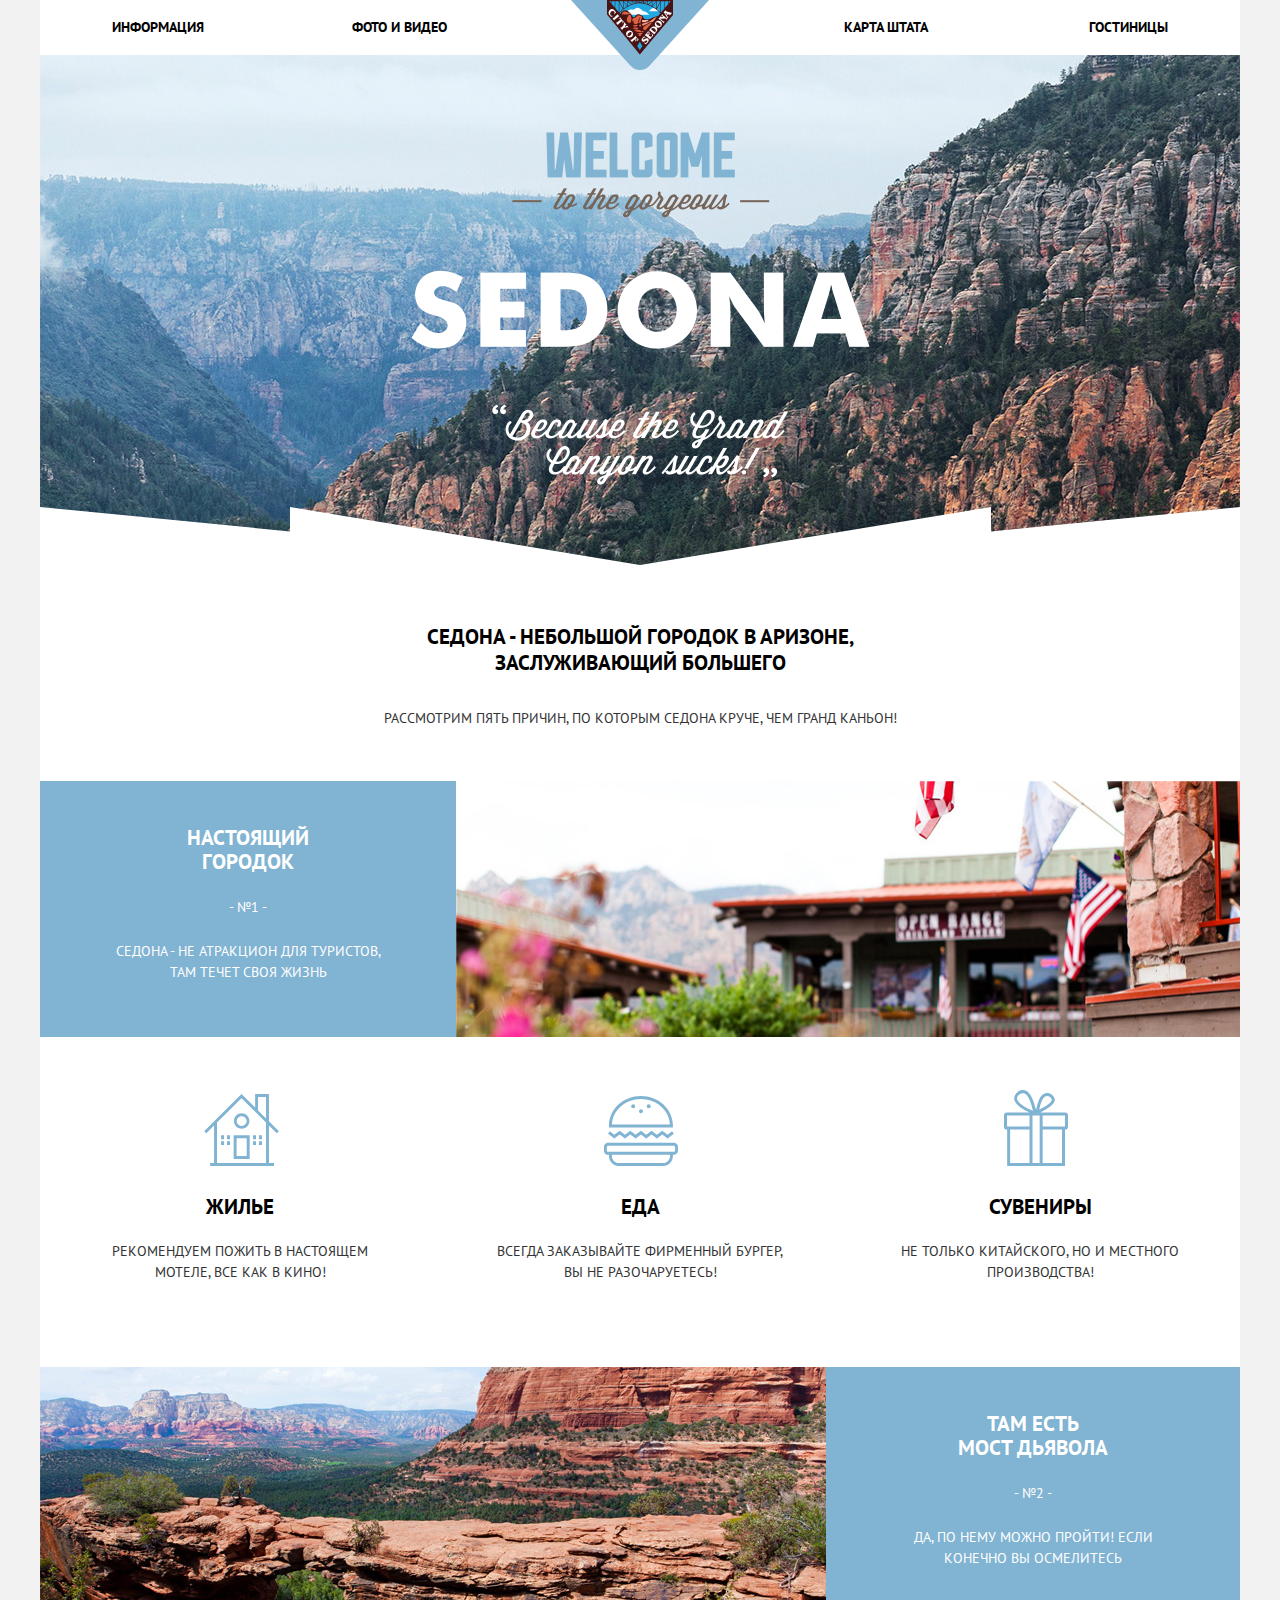
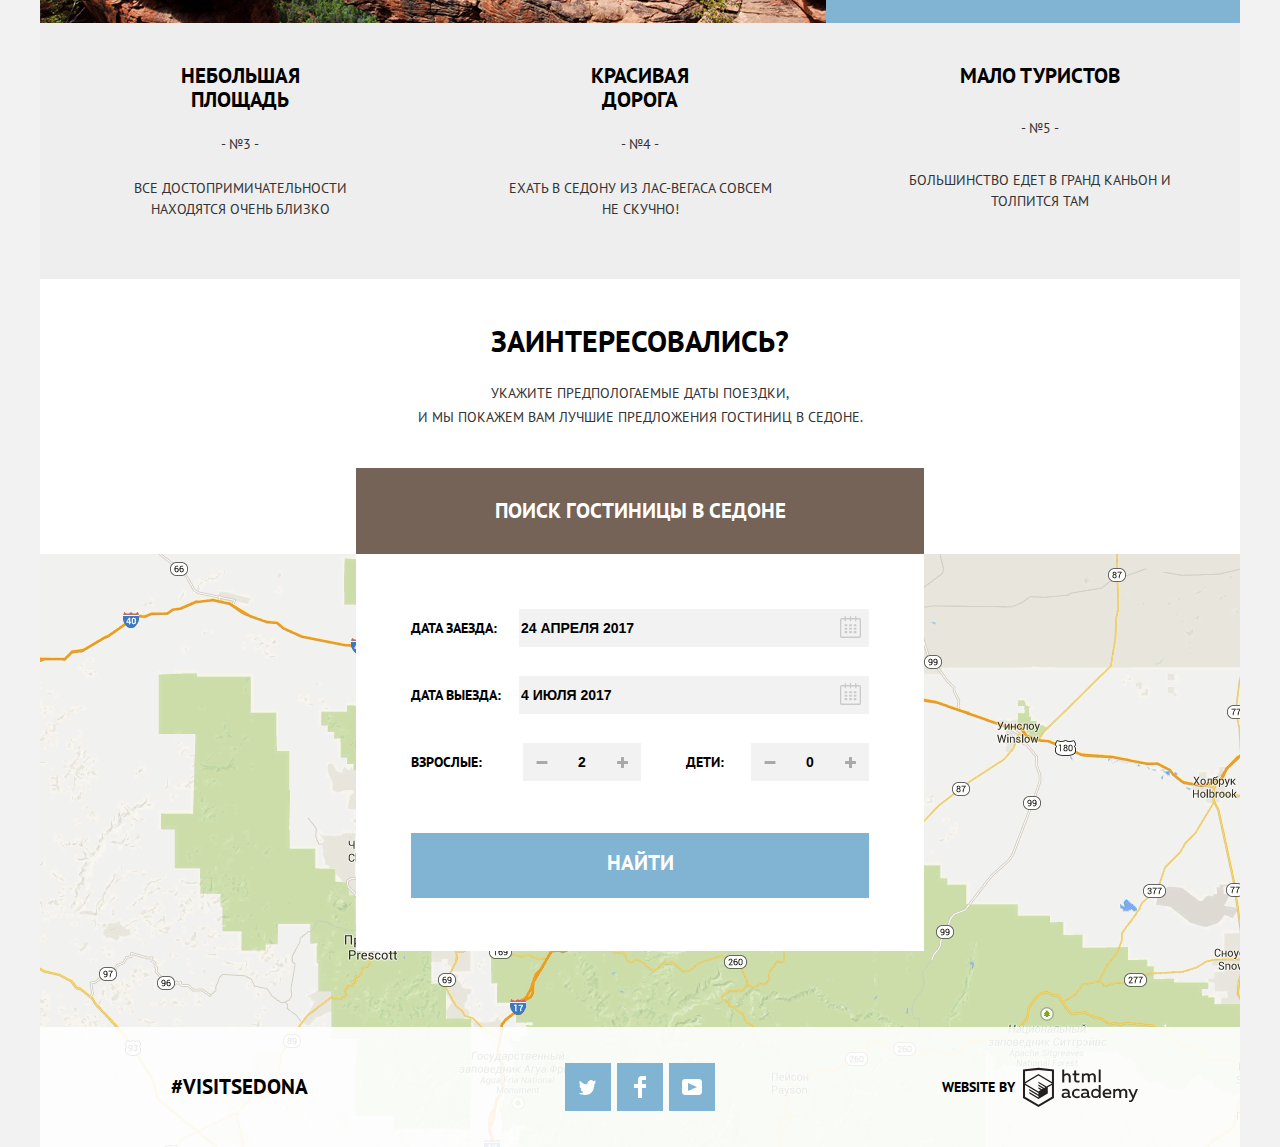
==== index.html @ 18d0932f "Добавляет исправления footer'a и разметки в catalog'e" ====
<!DOCTYPE html>
<html lang="ru">

<head>
  <meta charset="utf-8">
  <title>HTML Academy: Седона</title>
  <link href="https://fonts.googleapis.com/css?family=PT+Sans:400,700&amp;subset=cyrillic" rel="stylesheet">
  <link href="css/normalize.css" rel="stylesheet">
  <link href="css/style.css" rel="stylesheet">
</head>

<body>
  <div class="general-background">
    <header class="main-header">

      <nav class="main-navigation">
        <a class="main-header-logo">
        <img src="img/logo-sedona.svg" width="138" height="70" alt="Логотип СЕДОНА">
        </a>
        <ul class="site-navigation">
          <li class="left-column">
            <a href="#">Информация</a>
          </li>
          <li class="left-column indent">
            <a href="#">Фото и Видео</a>
          </li>
          <li class="right-column">
            <a href="#">Карта штата</a>
          </li>
          <li class="right-column">
            <a href="catalog.html">Гостиницы</a>
          </li>
        </ul>
      </nav>

    </header>

    <main class="container">
      <div class="promo">
        <img src="img/welcome-sedona.png" width="459" height="353" alt="Welcome to  the gorgeous Sedona!">
      </div>

        <section class="features">

          <div class="cause">

            <h1 class="visually">Седона - небольшой городок в Аризоне, заслуживающий большего</h1>

            <h2 class="visually-features">Рассмотрим пять причин, по которым Седона круче, чем Гранд Каньон!</h2>

          </div>

          <ul class="features-list">

            <li class="features-item">

              <div class="features-item-container">

                <div class="features-item-text-container">
                  <h3>Настоящий городок</h3>
                  <p>
                    - №1 -
                  </p>
                  <p>
                    Седона - не атракцион для туристов, там течет своя жизнь
                  </p>
                </div>

                <div class="features-item-img-container">
                  <img src="img/1-pic.jpg" width="800" height="400" alt="Фотография города">
              </div>

                </div>


                <ul class="features-item-recommendations">
                  <li class="item-recommendations ">
                    <h4 class="home-element">Жилье</h4>
                    <p>
                      Рекомендуем пожить в настоящем мотеле, все как в кино!
                    </p>
                  </li>
                  <li class="item-recommendations">
                    <h4 class="food-element">Еда</h4>
                    <p>
                      Всегда заказывайте фирменный бургер, вы не разочаруетесь!
                    </p>
                  </li>
                  <li class="item-recommendations">
                    <h4 class="souvenir-element">Сувениры</h4>
                    <p>
                      Не только китайского, но и местного производства!
                    </p>
                  </li>
                </ul>
            </li>
            <li class="features-item">

              <div class="features-item-container">
                <div class="features-item-text-container">

                  <h3>Там есть<br> мост дьявола</h3>
                  <p>
                    - №2 -
                  </p>
                  <p>
                    Да, по нему можно пройти! Если конечно вы осмелитесь
                  </p>
                </div>

                <div class="features-item-img-container">
                  <img src="img/2-pic.jpg" width="800" height="400" alt="Фотография моста">
              </div>
                </div>
            </li>

            <!-- <div class="last-features"> -->

            <li class="features-item last-features">
              <h3>Небольшая площадь</h3>
              <p>
                - №3 -
              </p>
              <p>
                Все достопримичательности находятся очень близко
              </p>
            </li>
            <li class="features-item last-features">
              <h3>Красивая дорога</h3>
              <p>
                - №4 -
              </p>
              <p>
                Ехать в Седону из Лас-Вегаса совсем не скучно!
              </p>
            </li>
            <li class="features-item last-features">
              <h3>Мало туристов</h3>
              <p>
                - №5 -
              </p>
              <p>
                Большинство едет в Гранд Каньон и толпится там
              </p>
            </li>
            <!-- </div> -->
          </ul>
        </section>

        <section class="booking">

          <div class="search">

            <h2>Заинтересовались?</h2>
            <p class="booking-info">
              Укажите предпологаемые даты поездки,<br> и мы покажем вам лучшие предложения гостиниц в Седоне.
      </p>
              <button type="button" class="button-search"> ПОИСК ГОСТИНИЦЫ В СЕДОНЕ</button>
          </div>


          <div class="map">

            <div class="search-form">
              <form class="appointment-form" action="https://echo.htmlacademy.ru" method="post">
                <p class="appointment-item">
                  <label for="appointment-form-arrival" class="arrival">Дата заезда:</label>
                  <input class="input-field travel" type="text" name="arrival" value="" placeholder="24 апреля 2017" id="appointment-form-arrival">
                  <button class="icon-calendar" type="button">
              <span class="visually-hidden"> Выберите даты заезда </span>
                <svg xmlns="http://www.w3.org/2000/svg" width="21" height="22" viewBox="0 0 21 22">
                  <path fill="#cacaca" d="M19.251 2.025h-2.845V.648c0-.381-.294-.689-.656-.689-.363 0-.656.308-.656.689v1.377h-3.938V.648c0-.381-.294-.689-.655-.689-.363 0-.657.308-.657.689v1.377H5.906V.648c0-.381-.294-.689-.656-.689-.363 0-.657.308-.657.689v1.377H1.75C.784 2.025 0 2.847 0 3.862v16.302C0 21.179.784 22 1.75 22h17.501c.966 0 1.749-.821 1.749-1.836V3.862c0-1.015-.783-1.837-1.749-1.837zm.437 18.139a.448.448 0 0 1-.437.459H1.75a.45.45 0 0 1-.438-.459V3.862a.45.45 0 0 1 .438-.459h2.844v1.378c0 .381.294.689.657.689.362 0 .656-.308.656-.689V3.403h3.938v1.378c0 .381.294.689.657.689.361 0 .655-.308.655-.689V3.403h3.938v1.378c0 .381.293.689.656.689.362 0 .656-.308.656-.689V3.403h2.845c.241 0 .437.206.437.459v16.302z"/>
                  <path fill="#cacaca" d="M4.594 8.225h2.625v2.066H4.594zM4.594 11.668h2.625v2.067H4.594zM4.594 15.112h2.625v2.066H4.594zM9.188 15.112h2.625v2.066H9.188zM9.188 11.668h2.625v2.067H9.188zM9.188 8.225h2.625v2.066H9.188zM13.781 15.112h2.625v2.066h-2.625zM13.781 11.668h2.625v2.067h-2.625zM13.781 8.225h2.625v2.066h-2.625z"/>
                </svg>
    </button>
                </p>
                <p class="appointment-item">
                  <label for="appointment-form-departure" class="departure">Дата выезда:</label>
                  <input class="input-field travel" type="text" name="departure" value="" placeholder="4 июля 2017" id="appointment-form-departure">
                  <button class="icon-calendar" type="button">
              <span class="visually-hidden"> Выберите даты выезда </span>
                <svg xmlns="http://www.w3.org/2000/svg" width="21" height="22" viewBox="0 0 21 22">
                  <path fill="#cacaca" d="M19.251 2.025h-2.845V.648c0-.381-.294-.689-.656-.689-.363 0-.656.308-.656.689v1.377h-3.938V.648c0-.381-.294-.689-.655-.689-.363 0-.657.308-.657.689v1.377H5.906V.648c0-.381-.294-.689-.656-.689-.363 0-.657.308-.657.689v1.377H1.75C.784 2.025 0 2.847 0 3.862v16.302C0 21.179.784 22 1.75 22h17.501c.966 0 1.749-.821 1.749-1.836V3.862c0-1.015-.783-1.837-1.749-1.837zm.437 18.139a.448.448 0 0 1-.437.459H1.75a.45.45 0 0 1-.438-.459V3.862a.45.45 0 0 1 .438-.459h2.844v1.378c0 .381.294.689.657.689.362 0 .656-.308.656-.689V3.403h3.938v1.378c0 .381.294.689.657.689.361 0 .655-.308.655-.689V3.403h3.938v1.378c0 .381.293.689.656.689.362 0 .656-.308.656-.689V3.403h2.845c.241 0 .437.206.437.459v16.302z"/>
                  <path fill="#cacaca" d="M4.594 8.225h2.625v2.066H4.594zM4.594 11.668h2.625v2.067H4.594zM4.594 15.112h2.625v2.066H4.594zM9.188 15.112h2.625v2.066H9.188zM9.188 11.668h2.625v2.067H9.188zM9.188 8.225h2.625v2.066H9.188zM13.781 15.112h2.625v2.066h-2.625zM13.781 11.668h2.625v2.067h-2.625zM13.781 8.225h2.625v2.066h-2.625z"/>
                </svg>
    </button>
                </p>
                <div class="line-input">
                  <div class="adulta-line-input">

                    <p class="appointment-item">
                      <label for="appointment-form-adults" class="please">Взрослые:</label>
                      <button class="btn-minus-icon" type="button">
              <span class="visually-hidden">Уменьшаем количество взрослых</span>
            </button>
                      <input class="input-field days" type="text" name="adults" value="" placeholder="2" id="appointment-form-adults">
                      <button class="btn-plus-icon" type="button">
              <span class="visually-hidden">Увеличиваем количество взрослых</span>
            </button>
                    </p>
                  </div>

                  <div class="children-line-input">

                    <p class="appointment-item">
                      <label for="appointment-form-children" class="please">Дети:</label>
                      <button class="btn-minus-icon" type="button">
              <span class="visually-hidden">Уменьшаем количество детей</span>
            </button>
                      <input class="input-field days" type="text" name="children" value="" placeholder="0" id="appointment-form-children">
                      <button class="btn-plus-icon" type="button">
              <span class="visually-hidden">Увеличиваем количество детей</span>
            </button>

                    </p>
                  </div>
                </div>

                <button class="button-blue" type="submit" > Найти </button>
              </form>
              </div>
            </div>
        </section>

    </main>

    <footer class="main-footer over-map">
      <div class="footer-hashtag">
        #VISITSEDONA
      </div>
      <div class="footer-social">
        <ul>
          <li>
            <a class="social-button" href="#">
              <span class="visually-hidden">Подписывайтесь в Twitter!</span>
              <svg xmlns="http://www.w3.org/2000/svg" xmlns:xlink="http://www.w3.org/1999/xlink" width="17" height="15" viewBox="0 0 17 15">
                <path fill="#FFF" d="M10.95.144c1.685-.496 2.984.27 3.577 1.179.673-.231 1.331-.481 2.011-.708a2.345 2.345 0 0 1-.857 1.768c.685.17 1.304-.491 1.304-.491-.169 1-1.006 1.788-1.563 2.024-.231 6.75-3.175 11.217-10.077 11.082h-.446c-.41 0-4.164-.46-4.898-1.887 2.271.196 3.893-.422 4.693-1.177-.96-.3-2.679-.477-2.979-2.95.349.106.564.228 1.19.119C1.705 8.247.374 7.53.448 5.33c.285.328 1.067.536 1.34.472C1.085 5.561-.182 2.442.894.85c1.818 1.854 3.735 3.606 7.152 3.773C8.254 2.33 9.183.793 10.95.144z"/>
              </svg>
            </a>
          </li>
          <li>
            <a class="social-button" href="#">
              <span class="visually-hidden">Присоединяйтесь в Facebook</span>
              <svg xmlns="http://www.w3.org/2000/svg" width="12" height="22" viewBox="0 0 12 22">
                <path fill="#FFF" d="M12 4V0H8a4 4 0 0 0-4 4v4H0v4h4v10h4V12h4V8H8V4h4z"/>
              </svg>
            </a>
          </li>
          <li>
            <a class="social-button" href="#">
              <span class="visually-hidden">Смотрите нас на Youtube</span>
              <svg xmlns="http://www.w3.org/2000/svg" xmlns:xlink="http://www.w3.org/1999/xlink" width="20" height="16" viewBox="0 0 20 16">
                <path fill="#FFF" d="M17 0H3C1.35 0 0 1.35 0 3v10c0 1.65 1.35 3 3 3h14c1.65 0 3-1.35 3-3V3c0-1.65-1.35-3-3-3zM6.027 11.998V4.002L15.014 8l-8.987 3.998z"/>
              </svg>
            </a>
          </li>
        </ul>
      </div>
      <div class="footer-copyright">
        <p>
          Website by
        </p>
        <a class="html-academy" href="https://up.htmlacademy.ru/htmlcss/22">
          <span class="visually-hidden">Разработано HTML Academy</span>
          <svg id="Layer_1" data-name="Layer 1" xmlns="http://www.w3.org/2000/svg" viewBox="0 0 108.08 36.85"><title>logo-htmlacademy-small1</title><path d="M44.61,26.88a2,2,0,0,0,.55-0.1v1.33a3.25,3.25,0,0,1-1.18.21,1.67,1.67,0,0,1-1.67-1,4.84,4.84,0,0,1-3.14,1.08c-1.51,0-2.91-.83-2.91-2.55,0-2.13,2-2.79,3.71-2.79a11.08,11.08,0,0,1,2.17.25v-0.3c0-1-.76-1.77-2.19-1.77a7.42,7.42,0,0,0-3,.64v-1.7a10.21,10.21,0,0,1,3.19-.55c2.36,0,3.81,1.12,3.81,3.65v3a0.54,0.54,0,0,0,.49.59h0.17Zm-6.44-1.13A1.35,1.35,0,0,0,39.63,27h0.11a3.39,3.39,0,0,0,2.41-1V24.58a9.72,9.72,0,0,0-1.81-.21c-1,0-2.16.33-2.16,1.38h0Zm12.36-6.11a5,5,0,0,1,2.57.64V22a4.08,4.08,0,0,0-2.3-.7,2.75,2.75,0,1,0,0,5.49,5,5,0,0,0,2.43-.64v1.71a6.27,6.27,0,0,1-2.76.57A4.21,4.21,0,0,1,46,24.51q0-.21,0-0.41a4.32,4.32,0,0,1,4.18-4.46h0.38Zm12.17,7.24a2,2,0,0,0,.55-0.1v1.33a3.25,3.25,0,0,1-1.18.21,1.67,1.67,0,0,1-1.67-1,4.84,4.84,0,0,1-3.14,1.08c-1.51,0-2.91-.83-2.91-2.55,0-2.13,2-2.79,3.71-2.79a11.08,11.08,0,0,1,2.17.25v-0.3c0-1-.76-1.77-2.19-1.77a7.42,7.42,0,0,0-3,.64v-1.7a10.21,10.21,0,0,1,3.19-.55c2.36,0,3.81,1.12,3.81,3.65v3a0.54,0.54,0,0,0,.49.59h0.17Zm-6.44-1.13A1.35,1.35,0,0,0,57.73,27h0.11a3.39,3.39,0,0,0,2.41-1V24.58a9.72,9.72,0,0,0-1.81-.21c-1.06,0-2.16.33-2.16,1.38h0ZM73,16V28.2H71.35V26.88a3.88,3.88,0,0,1-3.19,1.54,4.4,4.4,0,0,1,0-8.78,3.81,3.81,0,0,1,3,1.3V16H73Zm-4.53,5.22a2.76,2.76,0,1,0,0,5.52A2.86,2.86,0,0,0,71.15,25V23A2.91,2.91,0,0,0,68.49,21.27ZM79,19.64c3.31,0,4.46,2.68,3.92,5.09H76.7c0.21,1.5,1.67,2.11,3.19,2.11a6.11,6.11,0,0,0,2.64-.59v1.6a7.14,7.14,0,0,1-3,.57C77,28.42,74.78,27,74.78,24a4.18,4.18,0,0,1,4-4.39H79Zm0.09,1.54a2.28,2.28,0,0,0-2.44,2.1v0.06H81.3A2,2,0,0,0,79.13,21.18Zm5.73,7V19.87h1.65v1a3.81,3.81,0,0,1,2.78-1.27A2.86,2.86,0,0,1,91.89,21a4.12,4.12,0,0,1,2.91-1.33A3.06,3.06,0,0,1,98,23V28.2h-1.9V23.05a1.59,1.59,0,0,0-1.42-1.75H94.42a2.8,2.8,0,0,0-2.07,1.12V28.2h-1.9V23.05A1.59,1.59,0,0,0,89,21.31H88.8a3,3,0,0,0-2.21,1.29v5.63H84.86Zm21.31-8.33h1.9l-3.91,9.46c-0.9,2.17-2.09,2.86-3.35,2.86a4.76,4.76,0,0,1-1.1-.14V30.46a2.86,2.86,0,0,0,.85.12c0.9,0,1.58-.64,2.07-1.9l0.17-.42-4-8.4h2l2.86,6.29ZM38.73,1.46V6.22a3.81,3.81,0,0,1,2.7-1.14,3.25,3.25,0,0,1,3.44,3.4v5.15H43V8.72a1.81,1.81,0,0,0-1.61-2h-0.3a2.93,2.93,0,0,0-2.32,1.39v5.52h-1.9V1.46h1.9ZM49.94,2.31v3h3V6.91h-3v3.81c0,1.1.5,1.46,1.58,1.46a4.49,4.49,0,0,0,1.69-.33v1.6A6.8,6.8,0,0,1,51,13.8a2.55,2.55,0,0,1-2.86-2.74V6.89H46.58V5.26h1.5V2.74Zm5.4,11.31V5.28H57v1A3.81,3.81,0,0,1,59.77,5a2.86,2.86,0,0,1,2.6,1.33A4.12,4.12,0,0,1,65.28,5,3.06,3.06,0,0,1,68.44,8.4v5.21h-1.9V8.46a1.59,1.59,0,0,0-1.42-1.75H64.89a2.8,2.8,0,0,0-2.07,1.12v5.78h-1.9V8.46A1.59,1.59,0,0,0,59.5,6.71H59.27A3,3,0,0,0,57.06,8v5.63H55.34ZM71.17,1.45H73V13.6H71.17V1.45ZM14.71,0H14.55L0,1.54V28.21l14.55,8.66,14.55-8.66V1.54Zm12.5,27.1L14.55,34.64,1.9,27.12V16.18l12.59,7.5V25L5.86,19.9v1.31l8.68,5.21v1.39L5.87,22.65V24l8.68,5.21,8.75-5.24V18.31L27.2,16V27.12Zm0-12.53-3.48,2-1.6,1L14.51,13v1.31L21,18.23H21l-0.14.09-1,.54-5.37-3.2V17l4.24,2.52-1,.67-3.2-1.9v1.31l2.1,1.24L14.5,22.1,2,14.65,14.51,7.11Zm0-1.32L14.49,5.76,1.91,13.25v-10L14.56,1.92,27.21,3.25v10h0Z" transform="translate(0 -0.02)" fill="#231f20"/></svg>

        </a>
      </div>
    </footer>
  </div>
</body>

</html>
---- css/style.css ----
body {
  margin: 0;
  padding: 0;

  font-family: "PT Sans", Arial, sans-serif;
  font-size: 14px;
  line-height: 24px;
  font-weight: 700;
  color: #000000;
  text-transform: uppercase;

  background-color: #f2f2f2;
}
a {
  text-decoration: none;
}
.visually-hidden {
  position: absolute;
  width: 1px;
  height: 1px;
  margin: -1px;
  border: 0;
  padding: 0;
  clip: rect(0 0 0 0);
  overflow: hidden;
}
.general-background {
  background-color: #ffffff;
}
.main-navigation {
  font-size: 14px;
  line-height: 26px;
  font-weight: 700;
  color: #000000;

}
.site-navigation {
  list-style:none;
  padding: 0;
}
.site-navigation a {
  color: #000000;
 text-decoration: none;   /*Оставлю обнуление, без него страшно, вдруг все сломается как-нибудь */
}
.site-navigation a:hover,
.site-navigation a:focus {
  color: #81b3d2;
 }
.site-navigation a:active {
  color: #000000;
  opacity: 0.3;
 }
.site-navigation a.current {
  color: #766357;
}
.site-navigation a.current:hover,
.site-navigation a.current:focus {
  color: #766357;
   }
.site-navigation a.current:active {
  color: #766357;
  opacity: 1;
 }
 .promo {
   background-image: url(../img/background.jpg);
   background-repeat: no-repeat;
   /* background-position: -56px; */
 }
 .promo-catalog {
   background-image: url(../img/catalog.jpg);
   background-repeat: no-repeat;
   /* background-position: -56px; */
   background-color: #303a3c;
   color: #ffffff;
 }
 .container .visually {
   font-size: 21px;
   font-weight: 700;
   line-height: 26px;
 }
 .container .visually,
 .container .visually-features {
   text-align: center;
 }

.features h2 {
  color: #333333 ;
  font-size: 14px;
  line-height: 26px;
  font-weight: 400;
}
.item-recommendations {
  background-color: #ffffff;
}
.features-list,
.features-item-recommendations {
  list-style: none;
}
.features-item,
.item-recommendations {
  text-align: center;
}
.features-item h3,
.item-recommendations h4 {
  font-size: 21px;
}
.features-item p,
.item-recommendations p {
  font-size: 14px;
  line-height: 21px;
  color: #333333 ;
  font-weight: 400;
}
.search {
  text-align: center;
  background-color: #ffffff;

}
.booking h2 {
  font-size: 30px;
  line-height: 36px;
  text-align: center;
}
.booking .booking-info {
  font-size: 14px;
  line-height: 24px;
  font-weight: 400;
  color:#333333;
  text-align: center;
}
.button-search {
  font: inherit;

  font-size: 21px;
  line-height: 26px;
  text-align: center;
  vertical-align: middle;
  color: #ffffff;
  border: none;
  width: 568px;
  height: 86px;

  background-color: #766357;
}
.booking .button-search:hover,
.booking .button-search:focus {
  background-color: #604e43;
}
.booking .button-search:active {
  background-color: #503e33;
  color: rgba(255, 255, 255, 0.3);
}
.booking .departure,
.booking .arrival {
  font-size: 14px;
}
.input-field {
  background-color: #f2f2f2;
  border: none;
  font-size: 14px;
  line-height: 26px;
  width: 308px;
  height: 36px;
  text-transform: uppercase;

}
.input-field:hover,
.input-field:focus {
  background-color: #ebebeb;
  border: none;
}
.input-field:focus {
  background-color: #ffffff;


}
.appointment-item .input-field::placeholder {
  color: #000000;
  font-weight: 700;
  opacity: 1;
}

input.days {
  width: 114px; /*тут будут иконки и размеры изменю */
  height: 38px;
}
.button-blue {
  font: inherit;
  color: #ffffff;
  background-color: #81b3d2;
  font-size: 21px;
  font-weight: 700;
  line-height: 26px;
  padding: 17px 20px 22px 20px;
  border: none;
  text-transform: uppercase;
  width: 458px;
}
.button-blue:hover,
.button-blue:focus {
  background-color: #669ec0;
}
.button-blue:active {
    background-color: #5496bd;
    color: rgba(255, 255, 255, 0.3);
}
.filter fieldset {
  border: none;
  margin: 0;
  padding: 0;
}
.filter legend {
  font-size: 16px;
  line-height: 21px;
}
.filter ul {
  list-style: none;
  font-size: 14px;
  line-height: 21px;
  font-weight: 400;
}
.filter .filter-button {
  font: inherit;
  color: #ffffff;
  padding: 6px 35px;
  font-weight: 400;
  text-align: center;
  text-transform: uppercase;
  background: 0 0;
  border: 2px solid #ffffff;

}
.filter .filter-button:hover,
.filter .filter-button:focus {
  color :#000000;
  background-color: #ffffff;
  border: none;
}
.sorting-results-left p {
  font-size: 21px;
  line-height: 26px;
  color: #000000;
  text-transform: uppercase;
}
.sorting-results-center li {
  font-size:12px;
  line-height: 18px;
  font-weight: 400;
  text-transform: uppercase;
  list-style: none;
}
.sorting-results-active a{
  color: rgba(0, 0, 0, 0.3);
  border-bottom: 1px dotted #81b3d2;
  text-decoration: none;
}
.sorting-results-active a:hover,
.sorting-results-active a:focus {
  color: #81b3d2;
}
.sorting-results-active a:active {
  color: #000000;
  border-bottom: 1px dashed transparent;
}
.sorting-results-active .element-active {
  color: #81b3d2;
  text-decoration: none;
  border-bottom: none;
}
.sorting-results-active .element-active:hover,
.sorting-results-active .element-active:focus {
  color: #81b3d2;
}
.sorting-results-active .element-active:active {
  color: #81b3d2;
}
.catalog li{
  list-style: none;
}
.catalog .item-name {
  color: #000000;
  font-size: 21px;
  line-height: 26px;
  font-weight: 700;
  text-decoration: none;
}
.catalog .item-name:hover,
.catalog .item-name:focus {
  color: #81b3d2;
}
.catalog .item-name:active {
  color: rgba(0, 0, 0, 0.3);
}
.catalog .price-type {
  color: #333333;
  font-size: 14px;
  font-weight: 400;
  line-height: 21px;
}
.detail {
  line-height: 21px;
  padding: 4px 17px;
  line-height: 21px;
  background-color: #81b3d2;
  color: #ffffff;
  border: none;
  text-decoration: none;
}
.detail:hover,
.detail:focus {
  background-color: #669ec0;
}
.detail:active {
  background-color: #5496bd;
  color: rgba(255, 255, 255, 0.3);
}
.button {
  padding: 4px 17px;
  line-height: 21px;
  background-color: #766357;
  color: #ffffff;
  border: none;
  text-decoration: none;
}
.button:hover,
.button:focus {
  background-color: #604e43;
}
.button:active {
  background-color: #503e33;
  color: rgba(255, 255, 255, 0.3);
}
.rating {
  color: #666666;
  font-size: 14px;
  font-weight: 400;
  line-height: 21px;
  width: 110px;
  background-color: #f2f2f2;
  text-align: center;
  padding-top: 3px;
  padding-bottom: 3px;

}
.footer-hashtag {
  font-size: 21px;
  line-height: 26px;
  color:#000000;
  font-weight: 700;
  border: none;
  text-align: center;


}
.footer-social ul {
  list-style: none;
  text-align: center;
}

.social-button {
  color: #81b3d2;
  text-decoration: none;
}

.social-button:hover,
.social-button:focus {
  color: #669ec0;
}

.social-button:active {
  color: #5496bd;
}
.footer-copyright {
  text-align: center;
}
.footer-copyright p {
  font-size: 14px;
  line-height: 26px;
}
.footer-copyright a {
  color: #000000;
  text-decoration: none;
}

.footer-copyright a:hover,
.footer-copyright a:focus {
  color: #81b3d2;
}

.footer-copyright a:active {
  color: #bdbbbc;
}



 /* СЕТКА header */

 .general-background {
  display: block;
  max-width: 1200px;
  width: 100%;
  min-width: 768px;
  margin-left: auto;
  margin-right: auto;

}
.main-header {
  /* margin-bottom: 56px; */
}
.main-navigation {
  display: flex;
  flex-direction: column;
  align-items: center;
}
.main-header-logo {
  width: 138px;
  height: 72px;
  order: 0;
  position: absolute;
  z-index: 2;

}
.site-navigation {
  display: flex;
  flex-direction: row;
  margin: 0;
  padding-left: 0;
  list-style: none;
  width: 1200px;

}
.left-column {
  width: 20%;
  padding-top:14px;
  padding-bottom: 15px;
  text-align: left;
  padding-left: 6%;
  box-sizing: border-box;
}
.indent {
  margin-right: 20%;
}
.right-column {
  width: 20%;
  padding-top: 14px;
  padding-bottom: 15px;
  text-align: right;
  padding-right: 6%;
  box-sizing: border-box;
}





/* СЕТКА промо */
.promo {
  position: relative;
  padding-top: 77px;
  height: 433px;
  background-size: cover;
}
.promo::after {
  content:'';
  position: absolute;
  bottom: 0px;
  left: 0px;
  display: block;
  width: 100%;
  height: 58px;
  background-image: url(../img/mask.svg);
  background-repeat: no-repeat;
  background-size: 100% 58px;
}
.promo img {
  display: block;
  margin: 0 auto;
  padding-bottom: 144px;
}



/* СЕТКА причина */
.cause {
  padding-top: 59px;
  padding-bottom: 50px;
  width: 600px;
  margin: 0 auto;
}
.cause .visually,
.cause .visually-features {
  margin: 0;
}
.cause .visually {
  margin-bottom: 29px;
}

/* Сетка преимущества с крупными блоками */
.features-list {
  display: flex;
  flex-wrap: wrap;
  padding: 0;
  margin-top: 0;
  margin-bottom: 0;
}
.features-item {

}
.features-item-container {
  display: flex;
}
.features-item-text-container {
  background-color: #81b3d2;
  color: #ffffff;
}
.features-item-text-container h3,
.features-item-text-container p  {
  margin: 0;
}
.features-item-text-container h3 {
  padding-top:45px;
  padding-bottom: 23px;
  width: 50%;
  margin-left: auto;
  margin-right: auto;
}
.features-item-text-container p {
  padding-bottom: 23px;
  width: 70%;
  margin-left: auto;
  margin-right: auto;

  color: #ffffff;
}
.features-item-text-container p:last-child {
  padding-bottom: 0px;
}
.features-item:nth-child(2) .features-item-text-container {
  order:2;
}
.features-item:nth-child(2) .features-item-img-container {
  order:1
}

.features-item-img-container {
  align-items: center;
  justify-content: center;
  height: 256px;
  overflow: hidden;
}


/* Сетка преимущества с h4 */
.features-item-recommendations {
  display: flex;
  flex-wrap: wrap;
  padding: 0;
  margin:0;
  list-style: none;

}
.features-item-recommendations li {
  flex-grow: 1;
  width: 33%;
  margin-top: 158px;
  padding-bottom: 84px;
}
.item-recommendations h4,
.item-recommendations p {
  margin: 0;
}
.item-recommendations h4 {
  padding-bottom: 22px;
  position: relative;
}
.item-recommendations p {
  width: 75%;
  margin-left: auto;
  margin-right: auto;
}

/* Последняя сетка преимуществ */
.last-features {
  display: flex;
  flex-wrap: wrap;
  padding: 0;
  margin:0;
  list-style: none;
  width: 100%;
  background-color: #eeeeee;
}
.last-features  {
  flex-grow: 1;
  width: 33.33%;
}
.last-features h3,
.last-features p  {
  margin: 0;
}
.last-features h3 {
  margin-top: 41px;
  padding-bottom: 22px;
  width: 40%;
  margin-left: auto;
  margin-right: auto;
}
.last-features p {
  padding-bottom: 23px;
  width: 70%;
  margin-left: auto;
  margin-right: auto;
}
.last-features p:last-child {
  padding-bottom: 59px;
}

/* Сетка бронирования */
.search {
  width: 568px;
  margin: 0 auto;
  padding: 0;
}
.search h2,
.search p {
  margin-bottom: 0;
}
.search h2 {
  margin-top: 44px;
  padding-bottom: 22px;
}
.search p {
  margin-top: 0px;
  padding-bottom: 39px;
}

/* Сетка для формы поиска */
.map {
  position: relative;
  background-color: green;
  background-image: url(../img/map.png);
  height: 593px;
  background-position: center 0;
  background-size: cover;
  position: relative;
}

.search-form {
  width: 458px;
  height: 287px;
  margin: 0;
  padding: 0;
  margin-right: auto;
  margin-left: auto;
  padding: 55px;
  background-color: #ffffff;

}
.appointment-form button{
  margin-right: auto;
  margin-left: auto;
}
.appointment-item {
  display: flex;
  align-items: center;
  position: relative;
}
.search-form p {
  margin-top: 0;
  margin-bottom: 29px;
}
.appointment-item label {
  margin-right: auto;
}
.arrival {
  padding-right: 21px;
}
.departure {
  padding-right: 17px;
}
.appointment-item .travel,
.appointment-item .travel {
  height: 38px;
  padding-top: 0;
  padding-bottom:0;
}
.search-form input:nth-child(3),
.search-form input:nth-child(4) {
  height: 38px;
  width: 38px;
  padding-top:0;
  padding-bottom:0;
  text-align: center;
}
.line-input {
  display: flex;
  justify-content: space-between;

}
.adulta-line-input label {
  padding-right: 41px;
}

.children-line-input label{
  padding-right: 27px;
}
.adulta-line-input p,
.children-line-input p {
  margin-bottom: 52px;
}

/*Cетка подвала  */
.main-footer {
  display: flex;
  width: 100%;
  justify-content: space-between;
  align-items: center;
  margin: 0;
  padding: 0;
  background-color: rgba(254,254,254,.9);
  padding-top: 36px;
  padding-bottom: 36px;
}
.over-map {
  position: relative;
  z-index: 1;
  margin-top: -120px;
}
.footer-hashtag {
  width: 33.33%;
}
.footer-social {
  width: 33.33%;
}
.footer-social ul {
  display: flex;
  flex-wrap: wrap;
  justify-content: space-between;
  width: 150px;
  padding: 0px;
  margin: 0 auto;
}
.social-button {
  display: flex;
  position: relative;
  width: 46px;
  height: 48px;
  background-color: #81b3d2;
  align-items: center;
  justify-content: center;
}
.social-button:hover,
.social-button:focus {
  background-color: #669ec0;
}
.social-button:active {
  background-color: #5496bd;
}
.social-button:active path {
  opacity: 0.3;
}

.footer-copyright p {
  margin: 0;
  padding-right: 8px;
}
.footer-copyright {
  display: flex;
  width: 33.33%;
  align-items: center;
  justify-content: center;
}
.html-academy {
  display: flex;
  width: 115px;
  height: 41px;
}

.html-academy:hover path,
.html-academy:focus path {
  fill: #81b3d2;
}
.html-academy:active path {
  fill: #bdbbbc;
}




/*Год спустя делаю иконки */
.home-element::before {
  content: '';
  position: absolute;
  width: 75px;
  height: 72px;
  bottom: 75px;
  left: 41%;
  background-image: url(../img/icon-1.svg);
  background-repeat: no-repeat;
}
.food-element::before {
  content: '';
  position: absolute;
  width: 74px;
  height: 70px;
  bottom: 75px;
  left: 41%;
  background-image: url(../img/icon-3.svg);
  background-repeat: no-repeat;
}
.souvenir-element::before {
  content: '';
  position: absolute;
  width: 64px;
  height: 76px;
  bottom: 75px;
  left: 41%;
  background-image: url(../img/icon-2.svg);
  background-repeat: no-repeat;
}

button.icon-calendar {
  margin: 0;
  padding: 0;
}
.icon-calendar {
  position: relative;
  width: 38px;
  height: 38px;
  background-color: #f2f2f2;
  border: 0;
  cursor: pointer;
}
.icon-calendar:hover path,
.icon-calendar:focus path {
  fill: #000000;
}
.icon-calendar:active path {
  fill:#81b3d2;
}



.btn-minus-icon,
.btn-plus-icon {
  position: relative;
  width: 38px;
  height: 38px;
  padding: 0px;;
  margin: 0;
  background-color: #f2f2f2;
  border: 0;
  cursor: pointer;
}
.btn-minus-icon::before {
  content: '';
  position: absolute;
  width: 12px;
  height: 3px;
  background-image: url(../img/grey-minus.png);
  bottom: 17px;
  left: 13px;
}
.btn-minus-icon:hover::before,
.btn-minus-icon:focus::before {
  background-image: url(../img/black-minus.png);
}
.btn-minus-icon:active::before {
  background-image: url(../img/blue-minus.png);
}

.btn-plus-icon::before {
  content: '';
  position: absolute;
  width: 11px;
  height: 11px;
  background-image: url(../img/grey-plus.png);
  bottom: 13px;
  left: 14px;
}
.btn-plus-icon:hover::before,
.btn-plus-icon:focus::before {
  background-image: url(../img/black-plus.png);
}
.btn-plus-icon:active::before {
  background-image: url(../img/blue-plus.png);
}
.sorting-results-right {
  width: 34px;
}
.arrow-icon-up {
  /* padding-right: 10px; */
}
.arrow-icon-up:hover path,
.arrow-icon-up:focus path {
  fill: #000000;
}
.arrow-icon-up:active path{
  fill: #81b3d2;
}
.arrow-icon-down:hover path,
.arrow-icon-down:focus path {
  fill: #000000;
}
.arrow-icon-down:active path{
  fill: #81b3d2;
}






/* Сетка для фильтров к каталогу */
.filter {
  display: flex;
  justify-content: flex-start;
  padding-right: 6%;
  padding-left: 6%;
  padding-bottom: 30px;
  padding-top: 26px;
}
.filter-checkboxes li:first-child,
.filter-checkboxes li:nth-child(2) {
  padding-bottom: 27px;
}

.filter fieldset:first-child {
  width: 204px;
  margin-right: 50px;
}
.filter fieldset:nth-child(2) {
  width: 485px;
}

.filter-checkboxes {
  padding-left: 0px;
  margin: 0;
}
.name-search {
  padding-bottom: 24px;
}
.filter-range {
  margin-right: 0;
  margin-left: auto;
}
 /*Красивые чекбоксы  */
 .visually-hidden:not(:focus):not(:active),
input[type='checkbox'].visually-hidden,
input[type='radio'].visually-hidden {
  position: absolute;
  width: 1px;
  height: 1px;
  margin: -1px;
  border: 0;
  padding: 0;
  white-space: nowrap;
  clip-path: inset(100%);
  clip: rect(0 0 0 0);
  overflow: hidden;
}

.filter-checkbox + label {
  position: relative;
  padding-left: 40px;
  cursor: pointer;
}

.filter-checkbox + label::before {
  content: "";
  position: absolute;
  left: 0;
  top: 50%;
  transform: translateY(-50%);
  width: 23px;
  height: 23px;
  background-image: url("../img/checkbox-off.svg");
  background-repeat: no-repeat;
}

.filter-checkbox:checked + label::before {
  width: 27px;
  background-image: url("../img/checkbox-on.svg");
}

.filter-checkbox:disabled + label {
  color: #6a6a6a;
}

.filter-checkbox:disabled + label::before {
  background-image: url("../img/checkbox-disabled-off.png");
}

.filter-checkbox:checked:disabled + label::before {
  width: 27px;
  background-image: url("../img/checkbox-disabled-on.png");
}

.filter-checkbox:focus + label::before {
  outline: 1px dashed #ffffff;
  outline-offset: 2px;
}

/*Сложный фильтр  */
.filter-range {
  width: 315px;
  margin-left: auto;
  margin-right: 0;
  color: #ffffff;
  text-transform: uppercase;
}

.filter-range-title {
  margin-bottom: 9px;

  font-weight: 600;
  font-size: 16px;
  line-height: 21px;
}

.price-controls {
  position: relative;

  height: 36px;
  margin-bottom: 20px;

  font-size: 0;
  font-weight: 400;

  border: 2px solid #ffffff;
  border-radius: 2px;
}

.price-controls::after {
  content: "";
  position: absolute;
  top: 50%;
  left: 50%;

  width: 2px;
  height: 22px;

  background: #ffffff;
  transform: translate(-50%, -50%);
}

.price-controls label {
  display: inline-block;

  font-size: 14px;
  line-height: 38px;
  vertical-align: top;

  cursor: pointer;
}

.price-controls .min-price,
.price-controls .max-price {
  width: 90px;
  padding-left: 65px;
}

.price-controls input {
  width: 50px;
  margin: 0;

  color: inherit;
  font: inherit;

  background: none;
  border: none;
}

.range-controls {
  position: relative;

  margin-bottom: 32px;
}

.range-controls .scale {
  height: 2px;

  background: rgba(255, 255, 255, 0.3);
}

.range-controls .bar {
  width: 80%;
  height: 2px;

  background: #ffffff;
}

.range-toggle {
  position: absolute;
  top: -9px;

  width: 4px;
  height: 4px;

  background: #ababab;
  border: 8px solid #ffffff;
  border-radius: 50%;
  box-shadow: 0 2px 1px 0 rgba(0, 1, 1, 0.2);
  cursor: pointer;
}

.range-toggle:hover {
  background: #1c4f80;
}

.range-toggle-min {
  left: 0;
}

.range-toggle-max {
  left: 80%;
}

.btn-transparent {
  display: block;
  margin: 0 auto;
  padding: 6px 35px;

  font-size: 14px;
  line-height: 20px;
  color: #ffffff;
  text-transform: uppercase;

  background: transparent;
  border: 2px solid #ffffff;
  border-radius: 2px;
  cursor: pointer;
}

.btn-transparent:hover {
  color: #000000;

  background: #ffffff;
}


/* Сетка для сортировки */
.sorting {
  display:flex;
  align-items: baseline;
  margin: 0;
  padding: 29px 6%;
  border-bottom: 1px solid #e5e5e5;
}
.sorting p {
  margin: 0;
  margin-right: 50px;
}


.sorting-results-center {
  display: flex;
  margin: 0;
  padding: 0;
  justify-content: flex-start;
  align-content: stretch;
}
.sorting-results-center li:first-child {
  padding-right: 40px;
}
.sorting-results-center li:nth-child(2),
.sorting-results-center li:nth-child(3) {
  padding-right: 33px;
}
.sorting-results-center li:last-child {
  margin-right: 505px;
}


/*  Сетка для каталога*/
.catalog-list {
  padding:0;
  margin:0;
  padding: 29px 6% 0px;

}
.catalog-item {
  display: flex;
  width: 100%;
  flex-wrap: wrap;
  justify-content: flex-start;
  align-items: center ;
  padding-bottom: 28px;
  border-bottom: 1px solid #e5e5e5;
}
.catalog-list .catalog-item:nth-child(2),
.catalog-list .catalog-item:nth-child(3) {
  padding-top: 30px;

}
.catalog-item .catalog-item-image {
  margin-right: 30px;
}
.catalog-item-image a {
  width: 0px;
  height: 0px;
  line-height: 0;
}
.catalog-item-image img {
  vertical-align:middle;
}

.catalog-item .catalog-item-info {
  margin-right: auto;
}
.catalog-item-info h3 {
  margin: -8px 0 4px;
  padding: 0;
}
.price-type {
  display: flex;
  justify-content: flex-start;
  align-items: center;

}
.price-type p {
  width: 120px;
  margin: 0;
  margin-bottom: 15px;
}
.detail {
  margin-right: 6px;
}
.rating {
  align-self: flex-end;
}
.rating p:last-child {
  margin: 0;
  /* padding-top: 43px;  */
}
.star {
  display: inline-block;
  background-image: url(../img/star.svg);
  background-repeat: space;
  width: 80px;
  height: 18px;
  background-color: #ffffff;
  margin: 0;
}
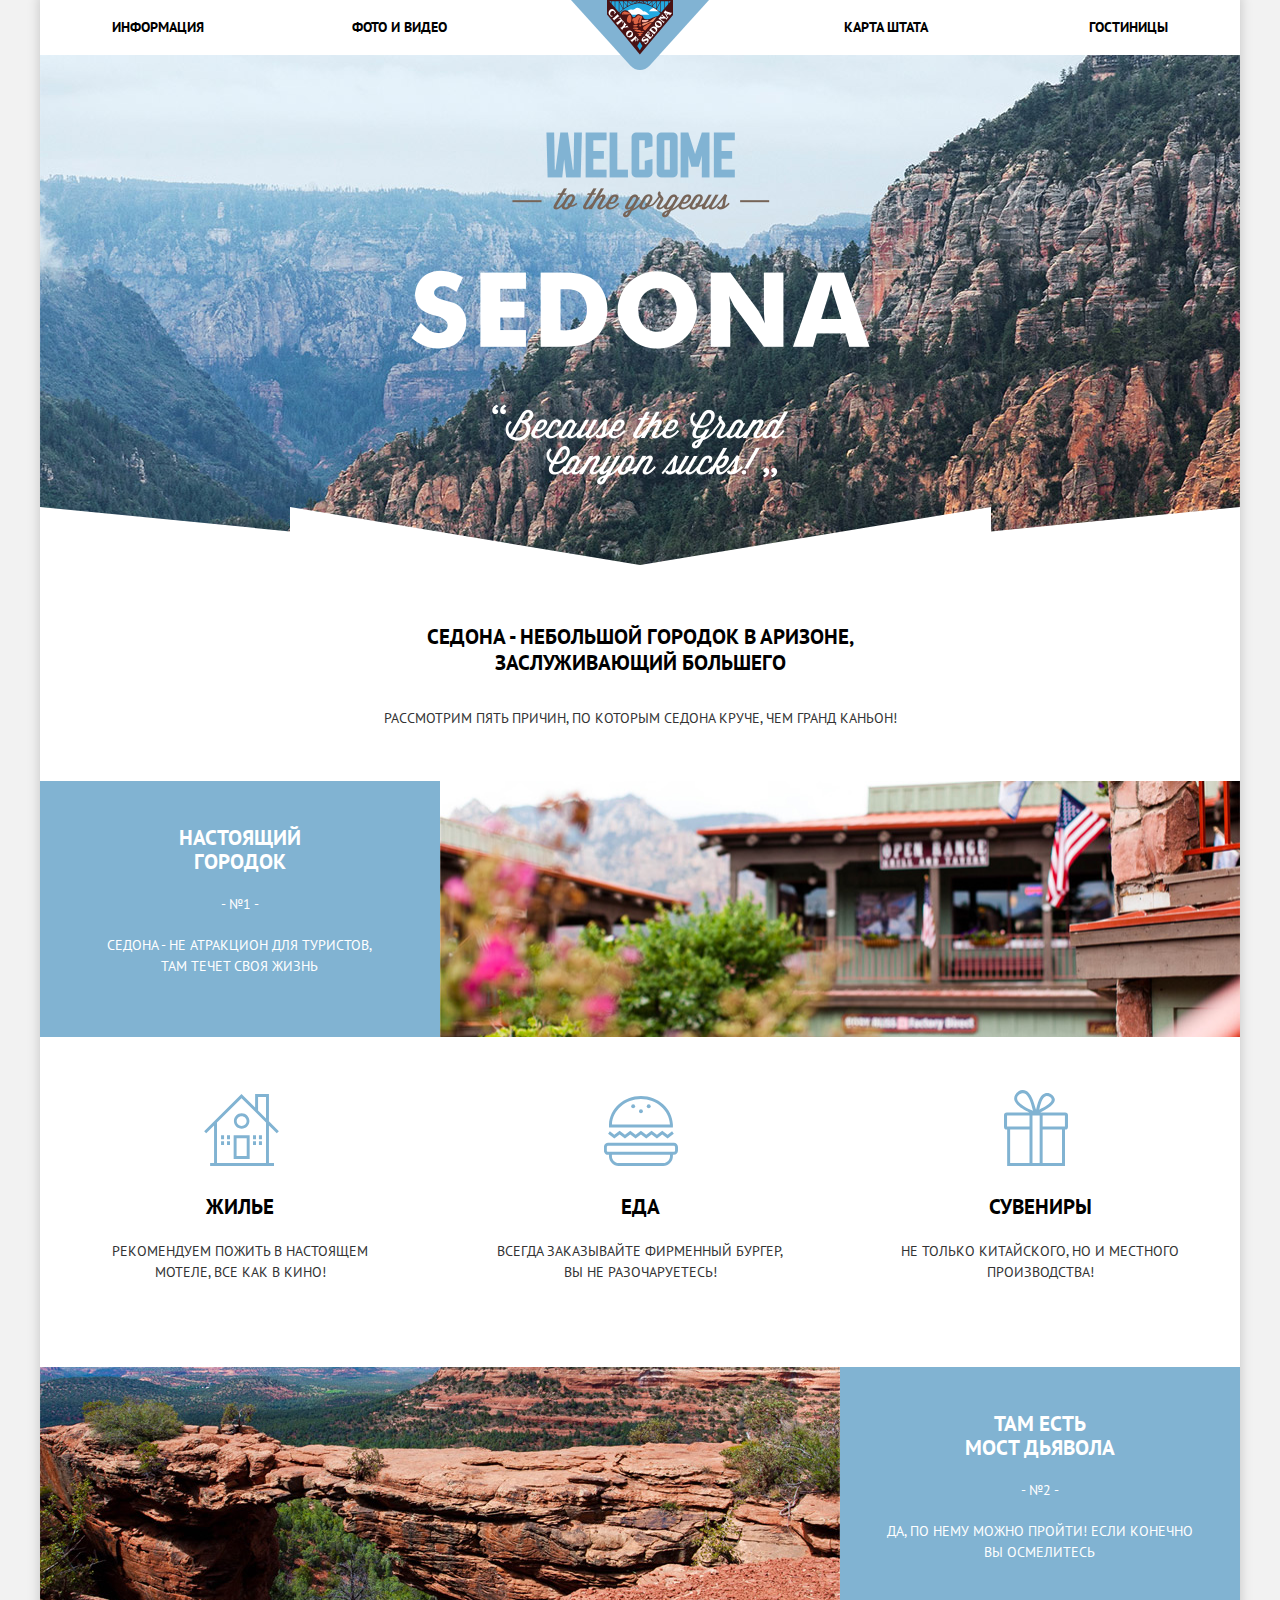
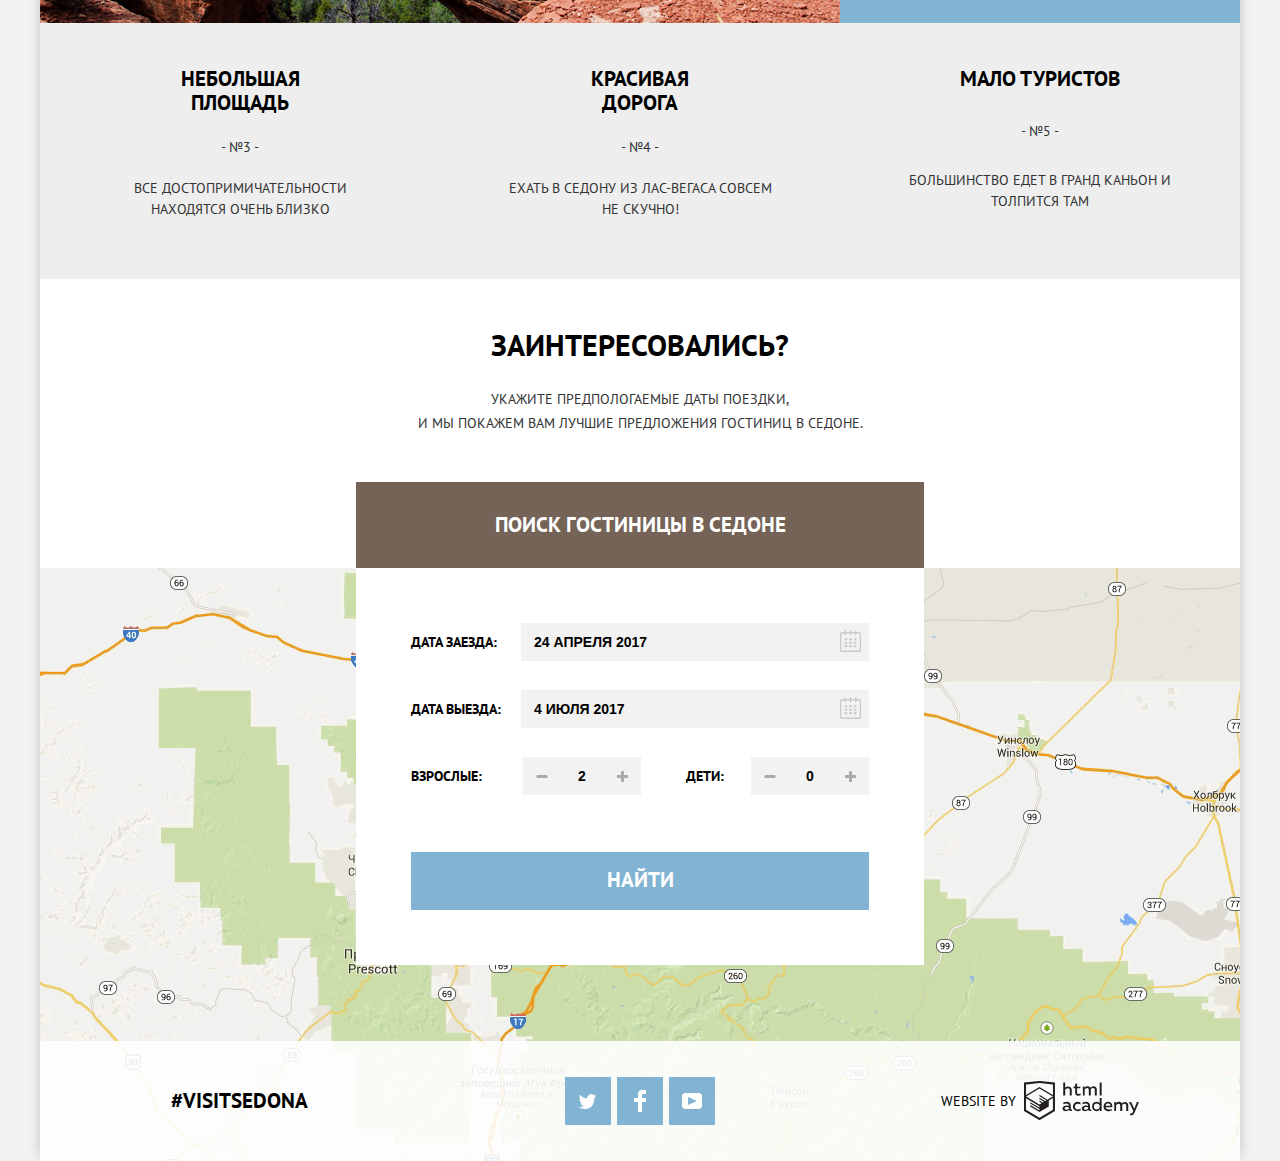
==== commit f620f8c8: "Добавляет обработку автопрефиксером и подгонку под ПП" ====
--- a/index.html
+++ b/index.html
@@ -68,31 +68,31 @@
 
                 <div class="features-item-img-container">
                   <img src="img/1-pic.jpg" width="800" height="400" alt="Фотография города">
+                </div>
+
               </div>
 
-                </div>
-
-
-                <ul class="features-item-recommendations">
-                  <li class="item-recommendations ">
-                    <h4 class="home-element">Жилье</h4>
-                    <p>
+
+              <ul class="features-item-recommendations">
+                <li class="item-recommendations ">
+                  <h4 class="home-element">Жилье</h4>
+                  <p>
                       Рекомендуем пожить в настоящем мотеле, все как в кино!
-                    </p>
-                  </li>
-                  <li class="item-recommendations">
-                    <h4 class="food-element">Еда</h4>
-                    <p>
+                  </p>
+                </li>
+                <li class="item-recommendations">
+                  <h4 class="food-element">Еда</h4>
+                  <p>
                       Всегда заказывайте фирменный бургер, вы не разочаруетесь!
-                    </p>
-                  </li>
-                  <li class="item-recommendations">
-                    <h4 class="souvenir-element">Сувениры</h4>
-                    <p>
+                  </p>
+                </li>
+                <li class="item-recommendations">
+                  <h4 class="souvenir-element">Сувениры</h4>
+                  <p>
                       Не только китайского, но и местного производства!
-                    </p>
-                  </li>
-                </ul>
+                  </p>
+                </li>
+              </ul>
             </li>
             <li class="features-item">
 
@@ -103,15 +103,15 @@
                   <p>
                     - №2 -
                   </p>
-                  <p>
+                  <p class="special-width">
                     Да, по нему можно пройти! Если конечно вы осмелитесь
                   </p>
                 </div>
 
                 <div class="features-item-img-container">
                   <img src="img/2-pic.jpg" width="800" height="400" alt="Фотография моста">
+               </div>
               </div>
-                </div>
             </li>
 
             <!-- <div class="last-features"> -->
@@ -154,7 +154,7 @@
             <h2>Заинтересовались?</h2>
             <p class="booking-info">
               Укажите предпологаемые даты поездки,<br> и мы покажем вам лучшие предложения гостиниц в Седоне.
-      </p>
+            </p>
               <button type="button" class="button-search"> ПОИСК ГОСТИНИЦЫ В СЕДОНЕ</button>
           </div>
 
@@ -167,23 +167,23 @@
                   <label for="appointment-form-arrival" class="arrival">Дата заезда:</label>
                   <input class="input-field travel" type="text" name="arrival" value="" placeholder="24 апреля 2017" id="appointment-form-arrival">
                   <button class="icon-calendar" type="button">
-              <span class="visually-hidden"> Выберите даты заезда </span>
-                <svg xmlns="http://www.w3.org/2000/svg" width="21" height="22" viewBox="0 0 21 22">
-                  <path fill="#cacaca" d="M19.251 2.025h-2.845V.648c0-.381-.294-.689-.656-.689-.363 0-.656.308-.656.689v1.377h-3.938V.648c0-.381-.294-.689-.655-.689-.363 0-.657.308-.657.689v1.377H5.906V.648c0-.381-.294-.689-.656-.689-.363 0-.657.308-.657.689v1.377H1.75C.784 2.025 0 2.847 0 3.862v16.302C0 21.179.784 22 1.75 22h17.501c.966 0 1.749-.821 1.749-1.836V3.862c0-1.015-.783-1.837-1.749-1.837zm.437 18.139a.448.448 0 0 1-.437.459H1.75a.45.45 0 0 1-.438-.459V3.862a.45.45 0 0 1 .438-.459h2.844v1.378c0 .381.294.689.657.689.362 0 .656-.308.656-.689V3.403h3.938v1.378c0 .381.294.689.657.689.361 0 .655-.308.655-.689V3.403h3.938v1.378c0 .381.293.689.656.689.362 0 .656-.308.656-.689V3.403h2.845c.241 0 .437.206.437.459v16.302z"/>
-                  <path fill="#cacaca" d="M4.594 8.225h2.625v2.066H4.594zM4.594 11.668h2.625v2.067H4.594zM4.594 15.112h2.625v2.066H4.594zM9.188 15.112h2.625v2.066H9.188zM9.188 11.668h2.625v2.067H9.188zM9.188 8.225h2.625v2.066H9.188zM13.781 15.112h2.625v2.066h-2.625zM13.781 11.668h2.625v2.067h-2.625zM13.781 8.225h2.625v2.066h-2.625z"/>
-                </svg>
-    </button>
+                    <span class="visually-hidden"> Выберите даты заезда </span>
+                      <svg xmlns="http://www.w3.org/2000/svg" width="21" height="22" viewBox="0 0 21 22">
+                        <path fill="#cacaca" d="M19.251 2.025h-2.845V.648c0-.381-.294-.689-.656-.689-.363 0-.656.308-.656.689v1.377h-3.938V.648c0-.381-.294-.689-.655-.689-.363 0-.657.308-.657.689v1.377H5.906V.648c0-.381-.294-.689-.656-.689-.363 0-.657.308-.657.689v1.377H1.75C.784 2.025 0 2.847 0 3.862v16.302C0 21.179.784 22 1.75 22h17.501c.966 0 1.749-.821 1.749-1.836V3.862c0-1.015-.783-1.837-1.749-1.837zm.437 18.139a.448.448 0 0 1-.437.459H1.75a.45.45 0 0 1-.438-.459V3.862a.45.45 0 0 1 .438-.459h2.844v1.378c0 .381.294.689.657.689.362 0 .656-.308.656-.689V3.403h3.938v1.378c0 .381.294.689.657.689.361 0 .655-.308.655-.689V3.403h3.938v1.378c0 .381.293.689.656.689.362 0 .656-.308.656-.689V3.403h2.845c.241 0 .437.206.437.459v16.302z"/>
+                        <path fill="#cacaca" d="M4.594 8.225h2.625v2.066H4.594zM4.594 11.668h2.625v2.067H4.594zM4.594 15.112h2.625v2.066H4.594zM9.188 15.112h2.625v2.066H9.188zM9.188 11.668h2.625v2.067H9.188zM9.188 8.225h2.625v2.066H9.188zM13.781 15.112h2.625v2.066h-2.625zM13.781 11.668h2.625v2.067h-2.625zM13.781 8.225h2.625v2.066h-2.625z"/>
+                      </svg>
+                  </button>
                 </p>
                 <p class="appointment-item">
                   <label for="appointment-form-departure" class="departure">Дата выезда:</label>
                   <input class="input-field travel" type="text" name="departure" value="" placeholder="4 июля 2017" id="appointment-form-departure">
-                  <button class="icon-calendar" type="button">
-              <span class="visually-hidden"> Выберите даты выезда </span>
-                <svg xmlns="http://www.w3.org/2000/svg" width="21" height="22" viewBox="0 0 21 22">
-                  <path fill="#cacaca" d="M19.251 2.025h-2.845V.648c0-.381-.294-.689-.656-.689-.363 0-.656.308-.656.689v1.377h-3.938V.648c0-.381-.294-.689-.655-.689-.363 0-.657.308-.657.689v1.377H5.906V.648c0-.381-.294-.689-.656-.689-.363 0-.657.308-.657.689v1.377H1.75C.784 2.025 0 2.847 0 3.862v16.302C0 21.179.784 22 1.75 22h17.501c.966 0 1.749-.821 1.749-1.836V3.862c0-1.015-.783-1.837-1.749-1.837zm.437 18.139a.448.448 0 0 1-.437.459H1.75a.45.45 0 0 1-.438-.459V3.862a.45.45 0 0 1 .438-.459h2.844v1.378c0 .381.294.689.657.689.362 0 .656-.308.656-.689V3.403h3.938v1.378c0 .381.294.689.657.689.361 0 .655-.308.655-.689V3.403h3.938v1.378c0 .381.293.689.656.689.362 0 .656-.308.656-.689V3.403h2.845c.241 0 .437.206.437.459v16.302z"/>
-                  <path fill="#cacaca" d="M4.594 8.225h2.625v2.066H4.594zM4.594 11.668h2.625v2.067H4.594zM4.594 15.112h2.625v2.066H4.594zM9.188 15.112h2.625v2.066H9.188zM9.188 11.668h2.625v2.067H9.188zM9.188 8.225h2.625v2.066H9.188zM13.781 15.112h2.625v2.066h-2.625zM13.781 11.668h2.625v2.067h-2.625zM13.781 8.225h2.625v2.066h-2.625z"/>
-                </svg>
-    </button>
+                    <button class="icon-calendar" type="button">
+                      <span class="visually-hidden"> Выберите даты выезда </span>
+                        <svg xmlns="http://www.w3.org/2000/svg" width="21" height="22" viewBox="0 0 21 22">
+                          <path fill="#cacaca" d="M19.251 2.025h-2.845V.648c0-.381-.294-.689-.656-.689-.363 0-.656.308-.656.689v1.377h-3.938V.648c0-.381-.294-.689-.655-.689-.363 0-.657.308-.657.689v1.377H5.906V.648c0-.381-.294-.689-.656-.689-.363 0-.657.308-.657.689v1.377H1.75C.784 2.025 0 2.847 0 3.862v16.302C0 21.179.784 22 1.75 22h17.501c.966 0 1.749-.821 1.749-1.836V3.862c0-1.015-.783-1.837-1.749-1.837zm.437 18.139a.448.448 0 0 1-.437.459H1.75a.45.45 0 0 1-.438-.459V3.862a.45.45 0 0 1 .438-.459h2.844v1.378c0 .381.294.689.657.689.362 0 .656-.308.656-.689V3.403h3.938v1.378c0 .381.294.689.657.689.361 0 .655-.308.655-.689V3.403h3.938v1.378c0 .381.293.689.656.689.362 0 .656-.308.656-.689V3.403h2.845c.241 0 .437.206.437.459v16.302z"/>
+                          <path fill="#cacaca" d="M4.594 8.225h2.625v2.066H4.594zM4.594 11.668h2.625v2.067H4.594zM4.594 15.112h2.625v2.066H4.594zM9.188 15.112h2.625v2.066H9.188zM9.188 11.668h2.625v2.067H9.188zM9.188 8.225h2.625v2.066H9.188zM13.781 15.112h2.625v2.066h-2.625zM13.781 11.668h2.625v2.067h-2.625zM13.781 8.225h2.625v2.066h-2.625z"/>
+                        </svg>
+                    </button>
                 </p>
                 <div class="line-input">
                   <div class="adulta-line-input">
@@ -191,12 +191,12 @@
                     <p class="appointment-item">
                       <label for="appointment-form-adults" class="please">Взрослые:</label>
                       <button class="btn-minus-icon" type="button">
-              <span class="visually-hidden">Уменьшаем количество взрослых</span>
-            </button>
+                        <span class="visually-hidden">Уменьшаем количество взрослых</span>
+                      </button>
                       <input class="input-field days" type="text" name="adults" value="" placeholder="2" id="appointment-form-adults">
                       <button class="btn-plus-icon" type="button">
-              <span class="visually-hidden">Увеличиваем количество взрослых</span>
-            </button>
+                        <span class="visually-hidden">Увеличиваем количество взрослых</span>
+                      </button>
                     </p>
                   </div>
 
@@ -205,12 +205,12 @@
                     <p class="appointment-item">
                       <label for="appointment-form-children" class="please">Дети:</label>
                       <button class="btn-minus-icon" type="button">
-              <span class="visually-hidden">Уменьшаем количество детей</span>
-            </button>
+                        <span class="visually-hidden">Уменьшаем количество детей</span>
+                      </button>
                       <input class="input-field days" type="text" name="children" value="" placeholder="0" id="appointment-form-children">
                       <button class="btn-plus-icon" type="button">
-              <span class="visually-hidden">Увеличиваем количество детей</span>
-            </button>
+                        <span class="visually-hidden">Увеличиваем количество детей</span>
+                      </button>
 
                     </p>
                   </div>
@@ -218,10 +218,9 @@
 
                 <button class="button-blue" type="submit" > Найти </button>
               </form>
-              </div>
             </div>
+          </div>
         </section>
-
     </main>
 
     <footer class="main-footer over-map">
@@ -260,10 +259,9 @@
         <p>
           Website by
         </p>
-        <a class="html-academy" href="https://up.htmlacademy.ru/htmlcss/22">
+        <a class="html-academy" href="https://htmlacademy.ru/intensive/htmlcss">
           <span class="visually-hidden">Разработано HTML Academy</span>
           <svg id="Layer_1" data-name="Layer 1" xmlns="http://www.w3.org/2000/svg" viewBox="0 0 108.08 36.85"><title>logo-htmlacademy-small1</title><path d="M44.61,26.88a2,2,0,0,0,.55-0.1v1.33a3.25,3.25,0,0,1-1.18.21,1.67,1.67,0,0,1-1.67-1,4.84,4.84,0,0,1-3.14,1.08c-1.51,0-2.91-.83-2.91-2.55,0-2.13,2-2.79,3.71-2.79a11.08,11.08,0,0,1,2.17.25v-0.3c0-1-.76-1.77-2.19-1.77a7.42,7.42,0,0,0-3,.64v-1.7a10.21,10.21,0,0,1,3.19-.55c2.36,0,3.81,1.12,3.81,3.65v3a0.54,0.54,0,0,0,.49.59h0.17Zm-6.44-1.13A1.35,1.35,0,0,0,39.63,27h0.11a3.39,3.39,0,0,0,2.41-1V24.58a9.72,9.72,0,0,0-1.81-.21c-1,0-2.16.33-2.16,1.38h0Zm12.36-6.11a5,5,0,0,1,2.57.64V22a4.08,4.08,0,0,0-2.3-.7,2.75,2.75,0,1,0,0,5.49,5,5,0,0,0,2.43-.64v1.71a6.27,6.27,0,0,1-2.76.57A4.21,4.21,0,0,1,46,24.51q0-.21,0-0.41a4.32,4.32,0,0,1,4.18-4.46h0.38Zm12.17,7.24a2,2,0,0,0,.55-0.1v1.33a3.25,3.25,0,0,1-1.18.21,1.67,1.67,0,0,1-1.67-1,4.84,4.84,0,0,1-3.14,1.08c-1.51,0-2.91-.83-2.91-2.55,0-2.13,2-2.79,3.71-2.79a11.08,11.08,0,0,1,2.17.25v-0.3c0-1-.76-1.77-2.19-1.77a7.42,7.42,0,0,0-3,.64v-1.7a10.21,10.21,0,0,1,3.19-.55c2.36,0,3.81,1.12,3.81,3.65v3a0.54,0.54,0,0,0,.49.59h0.17Zm-6.44-1.13A1.35,1.35,0,0,0,57.73,27h0.11a3.39,3.39,0,0,0,2.41-1V24.58a9.72,9.72,0,0,0-1.81-.21c-1.06,0-2.16.33-2.16,1.38h0ZM73,16V28.2H71.35V26.88a3.88,3.88,0,0,1-3.19,1.54,4.4,4.4,0,0,1,0-8.78,3.81,3.81,0,0,1,3,1.3V16H73Zm-4.53,5.22a2.76,2.76,0,1,0,0,5.52A2.86,2.86,0,0,0,71.15,25V23A2.91,2.91,0,0,0,68.49,21.27ZM79,19.64c3.31,0,4.46,2.68,3.92,5.09H76.7c0.21,1.5,1.67,2.11,3.19,2.11a6.11,6.11,0,0,0,2.64-.59v1.6a7.14,7.14,0,0,1-3,.57C77,28.42,74.78,27,74.78,24a4.18,4.18,0,0,1,4-4.39H79Zm0.09,1.54a2.28,2.28,0,0,0-2.44,2.1v0.06H81.3A2,2,0,0,0,79.13,21.18Zm5.73,7V19.87h1.65v1a3.81,3.81,0,0,1,2.78-1.27A2.86,2.86,0,0,1,91.89,21a4.12,4.12,0,0,1,2.91-1.33A3.06,3.06,0,0,1,98,23V28.2h-1.9V23.05a1.59,1.59,0,0,0-1.42-1.75H94.42a2.8,2.8,0,0,0-2.07,1.12V28.2h-1.9V23.05A1.59,1.59,0,0,0,89,21.31H88.8a3,3,0,0,0-2.21,1.29v5.63H84.86Zm21.31-8.33h1.9l-3.91,9.46c-0.9,2.17-2.09,2.86-3.35,2.86a4.76,4.76,0,0,1-1.1-.14V30.46a2.86,2.86,0,0,0,.85.12c0.9,0,1.58-.64,2.07-1.9l0.17-.42-4-8.4h2l2.86,6.29ZM38.73,1.46V6.22a3.81,3.81,0,0,1,2.7-1.14,3.25,3.25,0,0,1,3.44,3.4v5.15H43V8.72a1.81,1.81,0,0,0-1.61-2h-0.3a2.93,2.93,0,0,0-2.32,1.39v5.52h-1.9V1.46h1.9ZM49.94,2.31v3h3V6.91h-3v3.81c0,1.1.5,1.46,1.58,1.46a4.49,4.49,0,0,0,1.69-.33v1.6A6.8,6.8,0,0,1,51,13.8a2.55,2.55,0,0,1-2.86-2.74V6.89H46.58V5.26h1.5V2.74Zm5.4,11.31V5.28H57v1A3.81,3.81,0,0,1,59.77,5a2.86,2.86,0,0,1,2.6,1.33A4.12,4.12,0,0,1,65.28,5,3.06,3.06,0,0,1,68.44,8.4v5.21h-1.9V8.46a1.59,1.59,0,0,0-1.42-1.75H64.89a2.8,2.8,0,0,0-2.07,1.12v5.78h-1.9V8.46A1.59,1.59,0,0,0,59.5,6.71H59.27A3,3,0,0,0,57.06,8v5.63H55.34ZM71.17,1.45H73V13.6H71.17V1.45ZM14.71,0H14.55L0,1.54V28.21l14.55,8.66,14.55-8.66V1.54Zm12.5,27.1L14.55,34.64,1.9,27.12V16.18l12.59,7.5V25L5.86,19.9v1.31l8.68,5.21v1.39L5.87,22.65V24l8.68,5.21,8.75-5.24V18.31L27.2,16V27.12Zm0-12.53-3.48,2-1.6,1L14.51,13v1.31L21,18.23H21l-0.14.09-1,.54-5.37-3.2V17l4.24,2.52-1,.67-3.2-1.9v1.31l2.1,1.24L14.5,22.1,2,14.65,14.51,7.11Zm0-1.32L14.49,5.76,1.91,13.25v-10L14.56,1.92,27.21,3.25v10h0Z" transform="translate(0 -0.02)" fill="#231f20"/></svg>
-
         </a>
       </div>
     </footer>
--- a/css/style.css
+++ b/css/style.css
@@ -159,7 +159,7 @@
   border: none;
   font-size: 14px;
   line-height: 26px;
-  width: 308px;
+  width: 295px;
   height: 36px;
   text-transform: uppercase;
 
@@ -173,6 +173,21 @@
   background-color: #ffffff;
 
 
+}
+.appointment-item .input-field::-webkit-input-placeholder {
+  color: #000000;
+  font-weight: 700;
+  opacity: 1;
+}
+.appointment-item .input-field:-ms-input-placeholder {
+  color: #000000;
+  font-weight: 700;
+  opacity: 1;
+}
+.appointment-item .input-field::-ms-input-placeholder {
+  color: #000000;
+  font-weight: 700;
+  opacity: 1;
 }
 .appointment-item .input-field::placeholder {
   color: #000000;
@@ -191,7 +206,7 @@
   font-size: 21px;
   font-weight: 700;
   line-height: 26px;
-  padding: 17px 20px 22px 20px;
+  padding: 15px 196px 17px;
   border: none;
   text-transform: uppercase;
   width: 458px;
@@ -336,10 +351,6 @@
   font-weight: 400;
   line-height: 21px;
   width: 110px;
-  background-color: #f2f2f2;
-  text-align: center;
-  padding-top: 3px;
-  padding-bottom: 3px;
 
 }
 .footer-hashtag {
@@ -402,27 +413,45 @@
   min-width: 768px;
   margin-left: auto;
   margin-right: auto;
+  -webkit-box-shadow: 0px -5px 12px rgba(0, 1, 1, 0.2);
+          box-shadow: 0px -5px 12px rgba(0, 1, 1, 0.2);
 
 }
 .main-header {
   /* margin-bottom: 56px; */
 }
 .main-navigation {
-  display: flex;
-  flex-direction: column;
-  align-items: center;
+  display: -webkit-box;
+  display: -ms-flexbox;
+  display: flex;
+  -ms-flex-wrap: wrap;
+      flex-wrap: wrap;
+  -webkit-box-orient: vertical;
+  -webkit-box-direction: normal;
+      -ms-flex-direction: column;
+          flex-direction: column;
+  -webkit-box-align: center;
+      -ms-flex-align: center;
+          align-items: center;
 }
 .main-header-logo {
   width: 138px;
   height: 72px;
-  order: 0;
+  -webkit-box-ordinal-group: 1;
+      -ms-flex-order: 0;
+          order: 0;
   position: absolute;
   z-index: 2;
 
 }
 .site-navigation {
-  display: flex;
-  flex-direction: row;
+  display: -webkit-box;
+  display: -ms-flexbox;
+  display: flex;
+  -webkit-box-orient: horizontal;
+  -webkit-box-direction: normal;
+      -ms-flex-direction: row;
+          flex-direction: row;
   margin: 0;
   padding-left: 0;
   list-style: none;
@@ -435,7 +464,8 @@
   padding-bottom: 15px;
   text-align: left;
   padding-left: 6%;
-  box-sizing: border-box;
+  -webkit-box-sizing: border-box;
+          box-sizing: border-box;
 }
 .indent {
   margin-right: 20%;
@@ -446,7 +476,8 @@
   padding-bottom: 15px;
   text-align: right;
   padding-right: 6%;
-  box-sizing: border-box;
+  -webkit-box-sizing: border-box;
+          box-sizing: border-box;
 }
 
 
@@ -497,21 +528,27 @@
 
 /* Сетка преимущества с крупными блоками */
 .features-list {
-  display: flex;
-  flex-wrap: wrap;
+  display: -webkit-box;
+  display: -ms-flexbox;
+  display: flex;
+  -ms-flex-wrap: wrap;
+      flex-wrap: wrap;
   padding: 0;
   margin-top: 0;
   margin-bottom: 0;
 }
 .features-item {
-
+  width: 100%;
 }
 .features-item-container {
+  display: -webkit-box;
+  display: -ms-flexbox;
   display: flex;
 }
 .features-item-text-container {
   background-color: #81b3d2;
   color: #ffffff;
+  width: 33.33%
 }
 .features-item-text-container h3,
 .features-item-text-container p  {
@@ -519,48 +556,67 @@
 }
 .features-item-text-container h3 {
   padding-top:45px;
-  padding-bottom: 23px;
+  padding-bottom: 20px;
   width: 50%;
   margin-left: auto;
   margin-right: auto;
 }
 .features-item-text-container p {
-  padding-bottom: 23px;
-  width: 70%;
+  padding-bottom: 20px;
+  width: 73%;
   margin-left: auto;
   margin-right: auto;
 
   color: #ffffff;
 }
+.features-item-text-container .special-width  {
+  width: 77%;
+}
 .features-item-text-container p:last-child {
   padding-bottom: 0px;
 }
 .features-item:nth-child(2) .features-item-text-container {
-  order:2;
+  -webkit-box-ordinal-group:3;
+      -ms-flex-order:2;
+          order:2;
 }
 .features-item:nth-child(2) .features-item-img-container {
-  order:1
+  -webkit-box-ordinal-group:2;
+      -ms-flex-order:1;
+          order:1
 }
 
 .features-item-img-container {
-  align-items: center;
-  justify-content: center;
+  -webkit-box-align: center;
+      -ms-flex-align: center;
+          align-items: center;
+  -webkit-box-pack: center;
+      -ms-flex-pack: center;
+          justify-content: center;
   height: 256px;
   overflow: hidden;
-}
-
+  width: 66.666%;
+}
+.features-item-img-container img {
+  margin-top: -72px;
+}
 
 /* Сетка преимущества с h4 */
 .features-item-recommendations {
-  display: flex;
-  flex-wrap: wrap;
+  display: -webkit-box;
+  display: -ms-flexbox;
+  display: flex;
+  -ms-flex-wrap: wrap;
+      flex-wrap: wrap;
   padding: 0;
   margin:0;
   list-style: none;
 
 }
 .features-item-recommendations li {
-  flex-grow: 1;
+  -webkit-box-flex: 1;
+      -ms-flex-positive: 1;
+          flex-grow: 1;
   width: 33%;
   margin-top: 158px;
   padding-bottom: 84px;
@@ -581,8 +637,11 @@
 
 /* Последняя сетка преимуществ */
 .last-features {
-  display: flex;
-  flex-wrap: wrap;
+  display: -webkit-box;
+  display: -ms-flexbox;
+  display: flex;
+  -ms-flex-wrap: wrap;
+      flex-wrap: wrap;
   padding: 0;
   margin:0;
   list-style: none;
@@ -590,7 +649,9 @@
   background-color: #eeeeee;
 }
 .last-features  {
-  flex-grow: 1;
+  -webkit-box-flex: 1;
+      -ms-flex-positive: 1;
+          flex-grow: 1;
   width: 33.33%;
 }
 .last-features h3,
@@ -598,14 +659,14 @@
   margin: 0;
 }
 .last-features h3 {
-  margin-top: 41px;
+  margin-top: 44px;
   padding-bottom: 22px;
   width: 40%;
   margin-left: auto;
   margin-right: auto;
 }
 .last-features p {
-  padding-bottom: 23px;
+  padding-bottom: 20px;
   width: 70%;
   margin-left: auto;
   margin-right: auto;
@@ -625,12 +686,12 @@
   margin-bottom: 0;
 }
 .search h2 {
-  margin-top: 44px;
-  padding-bottom: 22px;
+  margin-top: 48px;
+  padding-bottom: 24px;
 }
 .search p {
   margin-top: 0px;
-  padding-bottom: 39px;
+  padding-bottom: 47px;
 }
 
 /* Сетка для формы поиска */
@@ -646,7 +707,7 @@
 
 .search-form {
   width: 458px;
-  height: 287px;
+  min-height: 287px;
   margin: 0;
   padding: 0;
   margin-right: auto;
@@ -660,8 +721,14 @@
   margin-left: auto;
 }
 .appointment-item {
-  display: flex;
-  align-items: center;
+  display: -webkit-box;
+  display: -ms-flexbox;
+  display: flex;
+  -ms-flex-wrap: wrap;
+      flex-wrap: wrap;
+  -webkit-box-align: center;
+      -ms-flex-align: center;
+          align-items: center;
   position: relative;
 }
 .search-form p {
@@ -672,16 +739,17 @@
   margin-right: auto;
 }
 .arrival {
-  padding-right: 21px;
+  /* padding-right: 21px; */
 }
 .departure {
-  padding-right: 17px;
+  /* padding-right: 17px; */
 }
 .appointment-item .travel,
 .appointment-item .travel {
   height: 38px;
   padding-top: 0;
   padding-bottom:0;
+  padding-left: 13px;
 }
 .search-form input:nth-child(3),
 .search-form input:nth-child(4) {
@@ -692,8 +760,12 @@
   text-align: center;
 }
 .line-input {
-  display: flex;
-  justify-content: space-between;
+  display: -webkit-box;
+  display: -ms-flexbox;
+  display: flex;
+  -webkit-box-pack: justify;
+      -ms-flex-pack: justify;
+          justify-content: space-between;
 
 }
 .adulta-line-input label {
@@ -705,15 +777,23 @@
 }
 .adulta-line-input p,
 .children-line-input p {
-  margin-bottom: 52px;
+  margin-bottom: 57px;
 }
 
 /*Cетка подвала  */
 .main-footer {
-  display: flex;
+  display: -webkit-box;
+  display: -ms-flexbox;
+  display: flex;
+  -ms-flex-wrap: wrap;
+      flex-wrap: wrap;
   width: 100%;
-  justify-content: space-between;
-  align-items: center;
+  -webkit-box-pack: justify;
+      -ms-flex-pack: justify;
+          justify-content: space-between;
+  -webkit-box-align: center;
+      -ms-flex-align: center;
+          align-items: center;
   margin: 0;
   padding: 0;
   background-color: rgba(254,254,254,.9);
@@ -732,21 +812,34 @@
   width: 33.33%;
 }
 .footer-social ul {
-  display: flex;
-  flex-wrap: wrap;
-  justify-content: space-between;
+  display: -webkit-box;
+  display: -ms-flexbox;
+  display: flex;
+  -ms-flex-wrap: wrap;
+      flex-wrap: wrap;
+  -webkit-box-pack: justify;
+      -ms-flex-pack: justify;
+          justify-content: space-between;
   width: 150px;
   padding: 0px;
   margin: 0 auto;
 }
 .social-button {
-  display: flex;
+  display: -webkit-box;
+  display: -ms-flexbox;
+  display: flex;
+  -ms-flex-wrap: wrap;
+      flex-wrap: wrap;
   position: relative;
   width: 46px;
   height: 48px;
   background-color: #81b3d2;
-  align-items: center;
-  justify-content: center;
+  -webkit-box-align: center;
+      -ms-flex-align: center;
+          align-items: center;
+  -webkit-box-pack: center;
+      -ms-flex-pack: center;
+          justify-content: center;
 }
 .social-button:hover,
 .social-button:focus {
@@ -760,17 +853,24 @@
 }
 
 .footer-copyright p {
+  font-weight: 400;
   margin: 0;
   padding-right: 8px;
 }
 .footer-copyright {
+  display: -webkit-box;
+  display: -ms-flexbox;
   display: flex;
   width: 33.33%;
-  align-items: center;
-  justify-content: center;
+  -webkit-box-align: center;
+      -ms-flex-align: center;
+          align-items: center;
+  -webkit-box-pack: center;
+      -ms-flex-pack: center;
+          justify-content: center;
 }
 .html-academy {
-  display: flex;
+  display: block;
   width: 115px;
   height: 41px;
 }
@@ -885,10 +985,10 @@
   background-image: url(../img/blue-plus.png);
 }
 .sorting-results-right {
-  width: 34px;
+  width: 36px;
 }
 .arrow-icon-up {
-  /* padding-right: 10px; */
+ margin-right: 10px;
 }
 .arrow-icon-up:hover path,
 .arrow-icon-up:focus path {
@@ -912,8 +1012,14 @@
 
 /* Сетка для фильтров к каталогу */
 .filter {
-  display: flex;
-  justify-content: flex-start;
+  display: -webkit-box;
+  display: -ms-flexbox;
+  display: flex;
+  -ms-flex-wrap:wrap;
+      flex-wrap:wrap;
+  -webkit-box-pack: start;
+      -ms-flex-pack: start;
+          justify-content: flex-start;
   padding-right: 6%;
   padding-left: 6%;
   padding-bottom: 30px;
@@ -954,7 +1060,8 @@
   border: 0;
   padding: 0;
   white-space: nowrap;
-  clip-path: inset(100%);
+  -webkit-clip-path: inset(100%);
+          clip-path: inset(100%);
   clip: rect(0 0 0 0);
   overflow: hidden;
 }
@@ -970,7 +1077,9 @@
   position: absolute;
   left: 0;
   top: 50%;
-  transform: translateY(-50%);
+  -webkit-transform: translateY(-50%);
+      -ms-transform: translateY(-50%);
+          transform: translateY(-50%);
   width: 23px;
   height: 23px;
   background-image: url("../img/checkbox-off.svg");
@@ -1010,7 +1119,7 @@
 }
 
 .filter-range-title {
-  margin-bottom: 9px;
+  margin-bottom: 10px;
 
   font-weight: 600;
   font-size: 16px;
@@ -1040,14 +1149,16 @@
   height: 22px;
 
   background: #ffffff;
-  transform: translate(-50%, -50%);
+  -webkit-transform: translate(-50%, -50%);
+      -ms-transform: translate(-50%, -50%);
+          transform: translate(-50%, -50%);
 }
 
 .price-controls label {
   display: inline-block;
 
   font-size: 14px;
-  line-height: 38px;
+  min-height: 38px;
   vertical-align: top;
 
   cursor: pointer;
@@ -1056,7 +1167,8 @@
 .price-controls .min-price,
 .price-controls .max-price {
   width: 90px;
-  padding-left: 65px;
+  padding-left: 59px;
+  padding-top: 6px;
 }
 
 .price-controls input {
@@ -1099,7 +1211,8 @@
   background: #ababab;
   border: 8px solid #ffffff;
   border-radius: 50%;
-  box-shadow: 0 2px 1px 0 rgba(0, 1, 1, 0.2);
+  -webkit-box-shadow: 0 2px 1px 0 rgba(0, 1, 1, 0.2);
+          box-shadow: 0 2px 1px 0 rgba(0, 1, 1, 0.2);
   cursor: pointer;
 }
 
@@ -1118,7 +1231,8 @@
 .btn-transparent {
   display: block;
   margin: 0 auto;
-  padding: 6px 35px;
+  margin-right: 95px;
+  padding: 5px 34px;
 
   font-size: 14px;
   line-height: 20px;
@@ -1140,11 +1254,18 @@
 
 /* Сетка для сортировки */
 .sorting {
+  display:-webkit-box;
+  display:-ms-flexbox;
   display:flex;
-  align-items: baseline;
+  -ms-flex-wrap: wrap;
+      flex-wrap: wrap;
+  -webkit-box-align: baseline;
+      -ms-flex-align: baseline;
+          align-items: baseline;
   margin: 0;
   padding: 29px 6%;
   border-bottom: 1px solid #e5e5e5;
+  padding-bottom: 30px;
 }
 .sorting p {
   margin: 0;
@@ -1153,47 +1274,62 @@
 
 
 .sorting-results-center {
-  display: flex;
-  margin: 0;
-  padding: 0;
-  justify-content: flex-start;
-  align-content: stretch;
+  display: -webkit-box;
+  display: -ms-flexbox;
+  display: flex;
+  margin: 0;
+  padding: 0;
+  -webkit-box-pack: start;
+      -ms-flex-pack: start;
+          justify-content: flex-start;
+  -ms-flex-line-pack: stretch;
+      align-content: stretch;
 }
 .sorting-results-center li:first-child {
   padding-right: 40px;
 }
 .sorting-results-center li:nth-child(2),
 .sorting-results-center li:nth-child(3) {
-  padding-right: 33px;
+  padding-right: 30px;
 }
 .sorting-results-center li:last-child {
-  margin-right: 505px;
+  margin-right: 504px;
 }
 
 
 /*  Сетка для каталога*/
 .catalog-list {
-  padding:0;
-  margin:0;
-  padding: 29px 6% 0px;
-
+  padding: 0;
+  margin: 0;
+
+}
+.catalog li {
+  list-style: none;
+  padding-left: 6%;
+  padding-right: 6%;
+  padding-top: 25px;
+  -webkit-box-sizing: border-box;
+          box-sizing: border-box;
 }
 .catalog-item {
+  display: -webkit-box;
+  display: -ms-flexbox;
   display: flex;
   width: 100%;
-  flex-wrap: wrap;
-  justify-content: flex-start;
-  align-items: center ;
-  padding-bottom: 28px;
+  -ms-flex-wrap: wrap;
+      flex-wrap: wrap;
+  -webkit-box-pack: start;
+      -ms-flex-pack: start;
+          justify-content: flex-start;
+  -webkit-box-align: start;
+      -ms-flex-align: start;
+          align-items: flex-start ;
+  padding-bottom: 30px;
   border-bottom: 1px solid #e5e5e5;
-}
-.catalog-list .catalog-item:nth-child(2),
-.catalog-list .catalog-item:nth-child(3) {
-  padding-top: 30px;
-
 }
 .catalog-item .catalog-item-image {
   margin-right: 30px;
+  margin-top: 5px;
 }
 .catalog-item-image a {
   width: 0px;
@@ -1208,36 +1344,55 @@
   margin-right: auto;
 }
 .catalog-item-info h3 {
-  margin: -8px 0 4px;
+  margin: 0 0 7px;
   padding: 0;
 }
 .price-type {
-  display: flex;
-  justify-content: flex-start;
-  align-items: center;
+  display: -webkit-box;
+  display: -ms-flexbox;
+  display: flex;
+  -webkit-box-pack: start;
+      -ms-flex-pack: start;
+          justify-content: flex-start;
+  -webkit-box-align: center;
+      -ms-flex-align: center;
+          align-items: center;
 
 }
 .price-type p {
   width: 120px;
   margin: 0;
   margin-bottom: 15px;
+  margin-right: -4px;
 }
 .detail {
-  margin-right: 6px;
+  margin-right: 2px;
+
 }
 .rating {
-  align-self: flex-end;
+  text-align: right;
 }
 .rating p:last-child {
   margin: 0;
-  /* padding-top: 43px;  */
+  margin-top: 41px;
+  background-color: #f2f2f2;
+  text-align: center;
+  padding-top: 3px;
+  padding-bottom: 3px;
 }
 .star {
   display: inline-block;
   background-image: url(../img/star.svg);
   background-repeat: space;
-  width: 80px;
+  width: 89px;
   height: 18px;
   background-color: #ffffff;
   margin: 0;
-}
+  margin-top: 3px;
+}
+.star.three {
+  width: 60px;
+}
+.star.two {
+  width: 40px;
+}
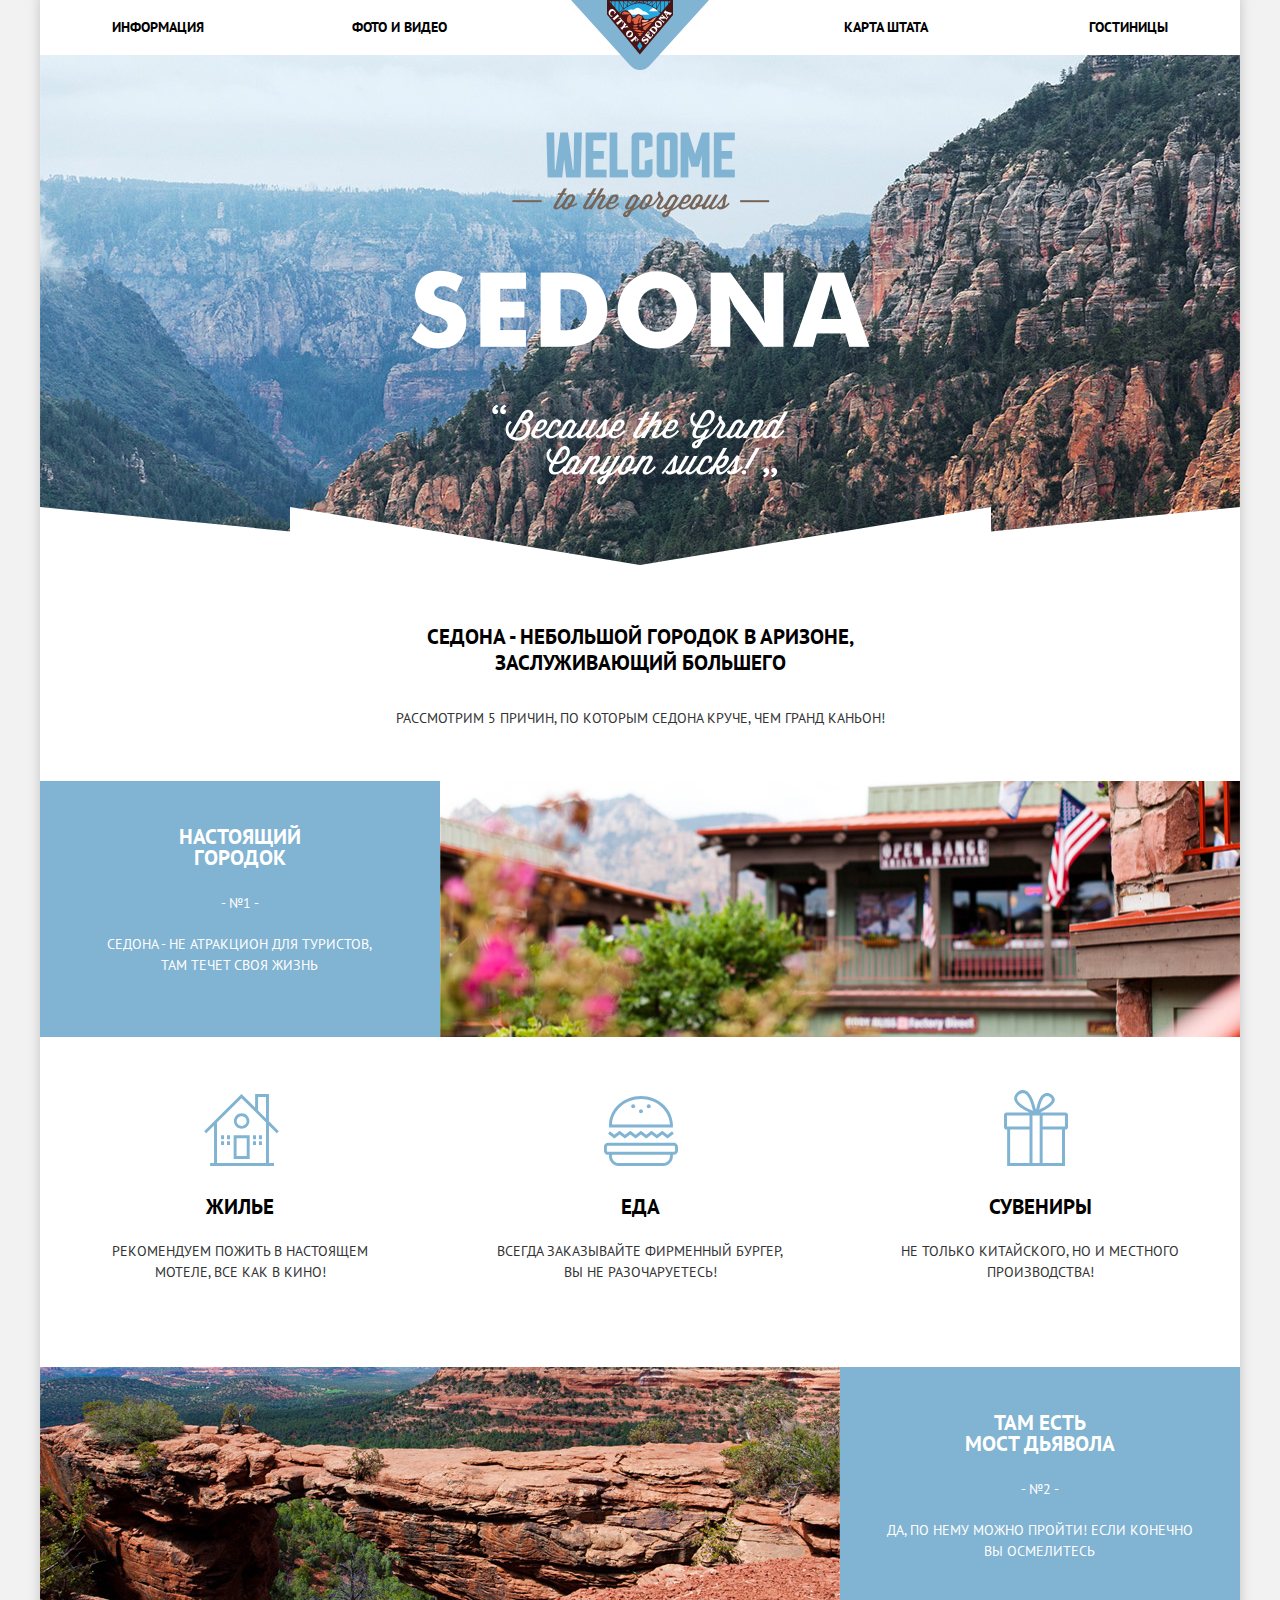
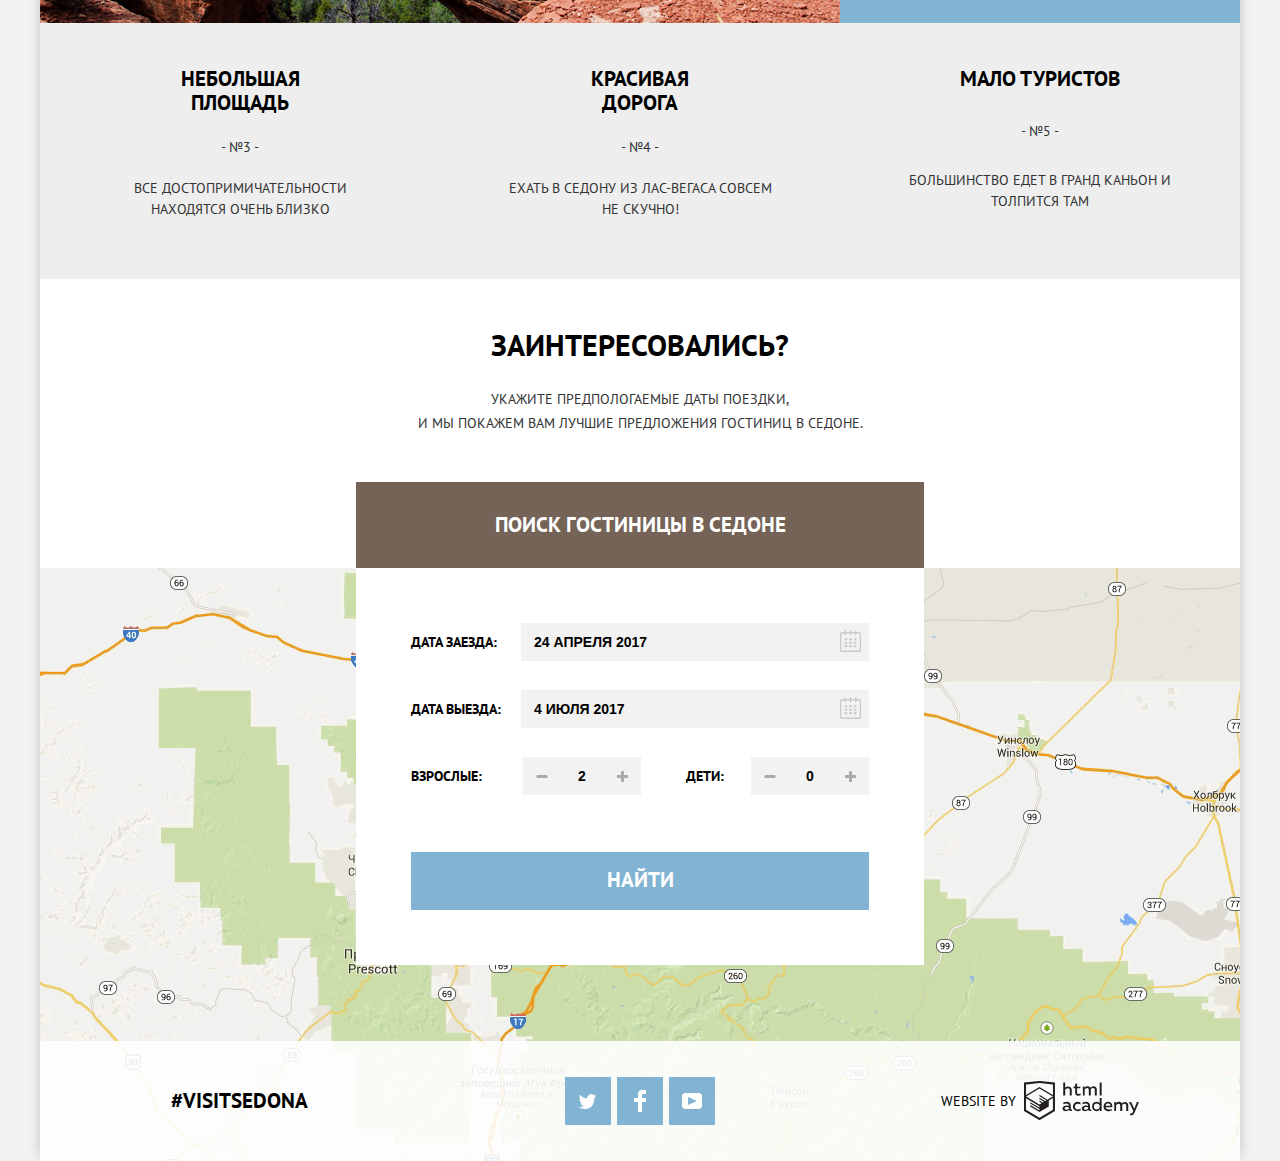
==== commit b595ca7a: "Добавляет последние правки" ====
--- a/index.html
+++ b/index.html
@@ -46,7 +46,7 @@
 
             <h1 class="visually">Седона - небольшой городок в Аризоне, заслуживающий большего</h1>
 
-            <h2 class="visually-features">Рассмотрим пять причин, по которым Седона круче, чем Гранд Каньон!</h2>
+            <h2 class="visually-features">Рассмотрим 5 причин, по которым Седона круче, чем Гранд Каньон!</h2>
 
           </div>
 
--- a/css/style.css
+++ b/css/style.css
@@ -408,9 +408,10 @@
 
  .general-background {
   display: block;
-  max-width: 1200px;
+  width: 1200px;
+  /* max-width: 1200px;
   width: 100%;
-  min-width: 768px;
+  min-width: 768px; */
   margin-left: auto;
   margin-right: auto;
   -webkit-box-shadow: 0px -5px 12px rgba(0, 1, 1, 0.2);
@@ -556,10 +557,11 @@
 }
 .features-item-text-container h3 {
   padding-top:45px;
-  padding-bottom: 20px;
+  padding-bottom: 25px;
   width: 50%;
   margin-left: auto;
   margin-right: auto;
+  line-height: 21px;
 }
 .features-item-text-container p {
   padding-bottom: 20px;
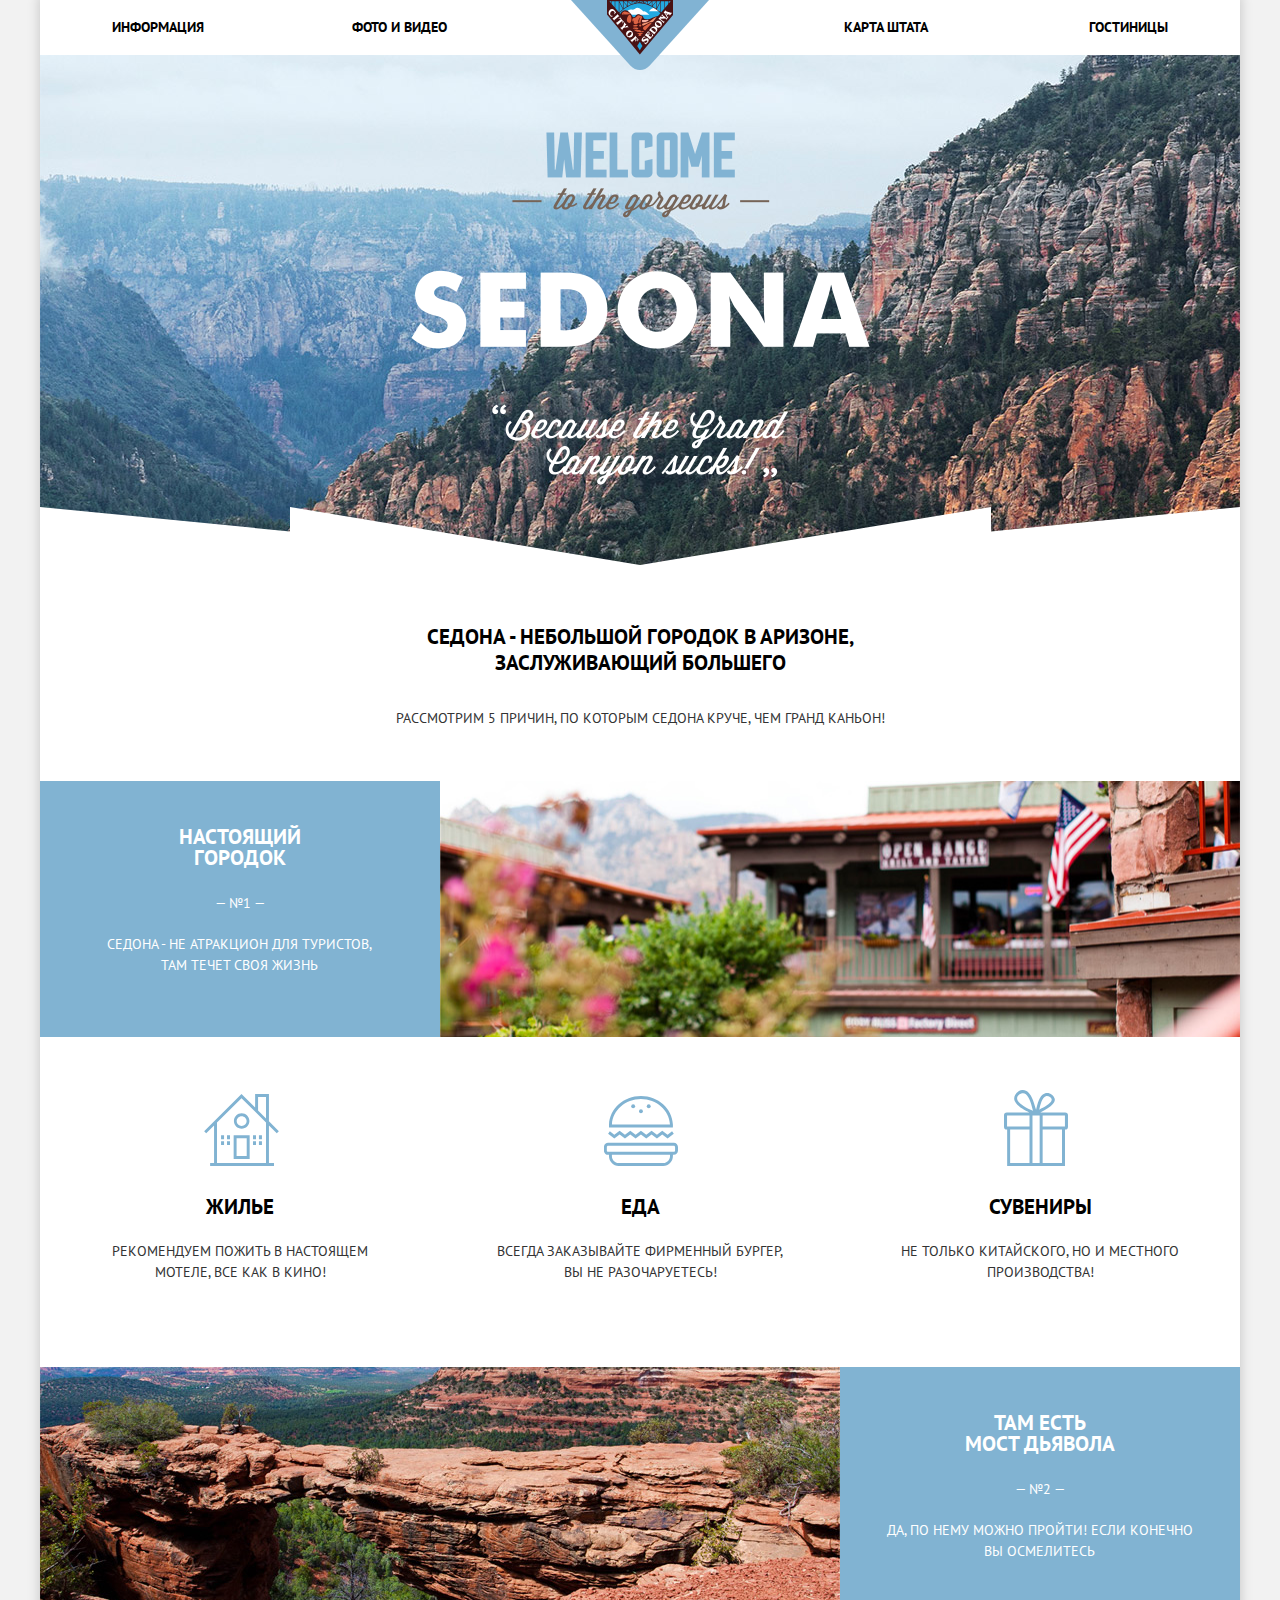
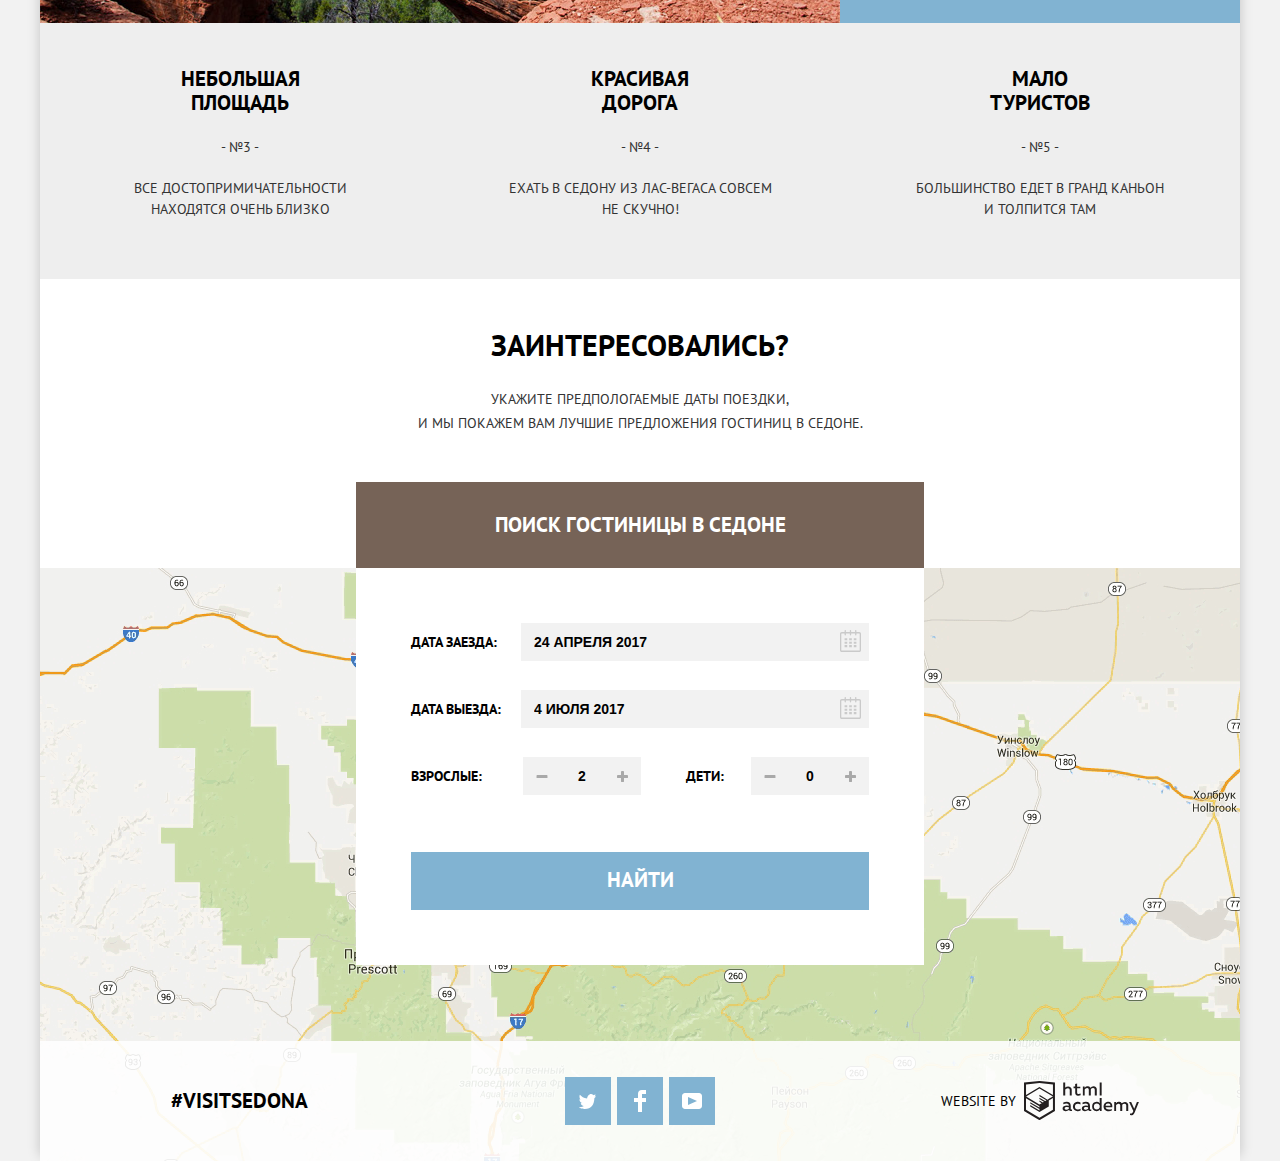
==== commit 18c3ccbb: "Добавляет исправления базовых критериев" ====
--- a/index.html
+++ b/index.html
@@ -10,9 +10,10 @@
 </head>
 
 <body>
+
   <div class="general-background">
+
     <header class="main-header">
-
       <nav class="main-navigation">
         <a class="main-header-logo">
         <img src="img/logo-sedona.svg" width="138" height="70" alt="Логотип СЕДОНА">
@@ -32,10 +33,10 @@
           </li>
         </ul>
       </nav>
-
     </header>
 
     <main class="container">
+
       <div class="promo">
         <img src="img/welcome-sedona.png" width="459" height="353" alt="Welcome to  the gorgeous Sedona!">
       </div>
@@ -43,35 +44,27 @@
         <section class="features">
 
           <div class="cause">
-
             <h1 class="visually">Седона - небольшой городок в Аризоне, заслуживающий большего</h1>
-
             <h2 class="visually-features">Рассмотрим 5 причин, по которым Седона круче, чем Гранд Каньон!</h2>
-
           </div>
 
           <ul class="features-list">
 
             <li class="features-item">
-
               <div class="features-item-container">
-
                 <div class="features-item-text-container">
                   <h3>Настоящий городок</h3>
                   <p>
-                    - №1 -
+                    — №1 —
                   </p>
                   <p>
                     Седона - не атракцион для туристов, там течет своя жизнь
                   </p>
                 </div>
-
                 <div class="features-item-img-container">
                   <img src="img/1-pic.jpg" width="800" height="400" alt="Фотография города">
                 </div>
-
               </div>
-
 
               <ul class="features-item-recommendations">
                 <li class="item-recommendations ">
@@ -93,29 +86,26 @@
                   </p>
                 </li>
               </ul>
-            </li>
+
+            </li>
+
             <li class="features-item">
-
               <div class="features-item-container">
                 <div class="features-item-text-container">
-
                   <h3>Там есть<br> мост дьявола</h3>
                   <p>
-                    - №2 -
+                    — №2 —
                   </p>
                   <p class="special-width">
                     Да, по нему можно пройти! Если конечно вы осмелитесь
                   </p>
                 </div>
-
                 <div class="features-item-img-container">
                   <img src="img/2-pic.jpg" width="800" height="400" alt="Фотография моста">
                </div>
               </div>
             </li>
 
-            <!-- <div class="last-features"> -->
-
             <li class="features-item last-features">
               <h3>Небольшая площадь</h3>
               <p>
@@ -125,15 +115,17 @@
                 Все достопримичательности находятся очень близко
               </p>
             </li>
+
             <li class="features-item last-features">
               <h3>Красивая дорога</h3>
               <p>
                 - №4 -
               </p>
-              <p>
+              <p class="special-width">
                 Ехать в Седону из Лас-Вегаса совсем не скучно!
               </p>
             </li>
+
             <li class="features-item last-features">
               <h3>Мало туристов</h3>
               <p>
@@ -143,14 +135,14 @@
                 Большинство едет в Гранд Каньон и толпится там
               </p>
             </li>
-            <!-- </div> -->
+
           </ul>
+
         </section>
 
         <section class="booking">
 
           <div class="search">
-
             <h2>Заинтересовались?</h2>
             <p class="booking-info">
               Укажите предпологаемые даты поездки,<br> и мы покажем вам лучшие предложения гостиниц в Седоне.
@@ -158,11 +150,11 @@
               <button type="button" class="button-search"> ПОИСК ГОСТИНИЦЫ В СЕДОНЕ</button>
           </div>
 
-
           <div class="map">
 
             <div class="search-form">
               <form class="appointment-form" action="https://echo.htmlacademy.ru" method="post">
+
                 <p class="appointment-item">
                   <label for="appointment-form-arrival" class="arrival">Дата заезда:</label>
                   <input class="input-field travel" type="text" name="arrival" value="" placeholder="24 апреля 2017" id="appointment-form-arrival">
@@ -174,6 +166,7 @@
                       </svg>
                   </button>
                 </p>
+
                 <p class="appointment-item">
                   <label for="appointment-form-departure" class="departure">Дата выезда:</label>
                   <input class="input-field travel" type="text" name="departure" value="" placeholder="4 июля 2017" id="appointment-form-departure">
@@ -185,9 +178,10 @@
                         </svg>
                     </button>
                 </p>
+
                 <div class="line-input">
+
                   <div class="adulta-line-input">
-
                     <p class="appointment-item">
                       <label for="appointment-form-adults" class="please">Взрослые:</label>
                       <button class="btn-minus-icon" type="button">
@@ -201,7 +195,6 @@
                   </div>
 
                   <div class="children-line-input">
-
                     <p class="appointment-item">
                       <label for="appointment-form-children" class="please">Дети:</label>
                       <button class="btn-minus-icon" type="button">
@@ -211,22 +204,28 @@
                       <button class="btn-plus-icon" type="button">
                         <span class="visually-hidden">Увеличиваем количество детей</span>
                       </button>
-
                     </p>
                   </div>
+
                 </div>
 
                 <button class="button-blue" type="submit" > Найти </button>
+
               </form>
             </div>
+
           </div>
+
         </section>
+
     </main>
 
     <footer class="main-footer over-map">
+
       <div class="footer-hashtag">
         #VISITSEDONA
       </div>
+
       <div class="footer-social">
         <ul>
           <li>
@@ -255,6 +254,7 @@
           </li>
         </ul>
       </div>
+
       <div class="footer-copyright">
         <p>
           Website by
@@ -264,6 +264,7 @@
           <svg id="Layer_1" data-name="Layer 1" xmlns="http://www.w3.org/2000/svg" viewBox="0 0 108.08 36.85"><title>logo-htmlacademy-small1</title><path d="M44.61,26.88a2,2,0,0,0,.55-0.1v1.33a3.25,3.25,0,0,1-1.18.21,1.67,1.67,0,0,1-1.67-1,4.84,4.84,0,0,1-3.14,1.08c-1.51,0-2.91-.83-2.91-2.55,0-2.13,2-2.79,3.71-2.79a11.08,11.08,0,0,1,2.17.25v-0.3c0-1-.76-1.77-2.19-1.77a7.42,7.42,0,0,0-3,.64v-1.7a10.21,10.21,0,0,1,3.19-.55c2.36,0,3.81,1.12,3.81,3.65v3a0.54,0.54,0,0,0,.49.59h0.17Zm-6.44-1.13A1.35,1.35,0,0,0,39.63,27h0.11a3.39,3.39,0,0,0,2.41-1V24.58a9.72,9.72,0,0,0-1.81-.21c-1,0-2.16.33-2.16,1.38h0Zm12.36-6.11a5,5,0,0,1,2.57.64V22a4.08,4.08,0,0,0-2.3-.7,2.75,2.75,0,1,0,0,5.49,5,5,0,0,0,2.43-.64v1.71a6.27,6.27,0,0,1-2.76.57A4.21,4.21,0,0,1,46,24.51q0-.21,0-0.41a4.32,4.32,0,0,1,4.18-4.46h0.38Zm12.17,7.24a2,2,0,0,0,.55-0.1v1.33a3.25,3.25,0,0,1-1.18.21,1.67,1.67,0,0,1-1.67-1,4.84,4.84,0,0,1-3.14,1.08c-1.51,0-2.91-.83-2.91-2.55,0-2.13,2-2.79,3.71-2.79a11.08,11.08,0,0,1,2.17.25v-0.3c0-1-.76-1.77-2.19-1.77a7.42,7.42,0,0,0-3,.64v-1.7a10.21,10.21,0,0,1,3.19-.55c2.36,0,3.81,1.12,3.81,3.65v3a0.54,0.54,0,0,0,.49.59h0.17Zm-6.44-1.13A1.35,1.35,0,0,0,57.73,27h0.11a3.39,3.39,0,0,0,2.41-1V24.58a9.72,9.72,0,0,0-1.81-.21c-1.06,0-2.16.33-2.16,1.38h0ZM73,16V28.2H71.35V26.88a3.88,3.88,0,0,1-3.19,1.54,4.4,4.4,0,0,1,0-8.78,3.81,3.81,0,0,1,3,1.3V16H73Zm-4.53,5.22a2.76,2.76,0,1,0,0,5.52A2.86,2.86,0,0,0,71.15,25V23A2.91,2.91,0,0,0,68.49,21.27ZM79,19.64c3.31,0,4.46,2.68,3.92,5.09H76.7c0.21,1.5,1.67,2.11,3.19,2.11a6.11,6.11,0,0,0,2.64-.59v1.6a7.14,7.14,0,0,1-3,.57C77,28.42,74.78,27,74.78,24a4.18,4.18,0,0,1,4-4.39H79Zm0.09,1.54a2.28,2.28,0,0,0-2.44,2.1v0.06H81.3A2,2,0,0,0,79.13,21.18Zm5.73,7V19.87h1.65v1a3.81,3.81,0,0,1,2.78-1.27A2.86,2.86,0,0,1,91.89,21a4.12,4.12,0,0,1,2.91-1.33A3.06,3.06,0,0,1,98,23V28.2h-1.9V23.05a1.59,1.59,0,0,0-1.42-1.75H94.42a2.8,2.8,0,0,0-2.07,1.12V28.2h-1.9V23.05A1.59,1.59,0,0,0,89,21.31H88.8a3,3,0,0,0-2.21,1.29v5.63H84.86Zm21.31-8.33h1.9l-3.91,9.46c-0.9,2.17-2.09,2.86-3.35,2.86a4.76,4.76,0,0,1-1.1-.14V30.46a2.86,2.86,0,0,0,.85.12c0.9,0,1.58-.64,2.07-1.9l0.17-.42-4-8.4h2l2.86,6.29ZM38.73,1.46V6.22a3.81,3.81,0,0,1,2.7-1.14,3.25,3.25,0,0,1,3.44,3.4v5.15H43V8.72a1.81,1.81,0,0,0-1.61-2h-0.3a2.93,2.93,0,0,0-2.32,1.39v5.52h-1.9V1.46h1.9ZM49.94,2.31v3h3V6.91h-3v3.81c0,1.1.5,1.46,1.58,1.46a4.49,4.49,0,0,0,1.69-.33v1.6A6.8,6.8,0,0,1,51,13.8a2.55,2.55,0,0,1-2.86-2.74V6.89H46.58V5.26h1.5V2.74Zm5.4,11.31V5.28H57v1A3.81,3.81,0,0,1,59.77,5a2.86,2.86,0,0,1,2.6,1.33A4.12,4.12,0,0,1,65.28,5,3.06,3.06,0,0,1,68.44,8.4v5.21h-1.9V8.46a1.59,1.59,0,0,0-1.42-1.75H64.89a2.8,2.8,0,0,0-2.07,1.12v5.78h-1.9V8.46A1.59,1.59,0,0,0,59.5,6.71H59.27A3,3,0,0,0,57.06,8v5.63H55.34ZM71.17,1.45H73V13.6H71.17V1.45ZM14.71,0H14.55L0,1.54V28.21l14.55,8.66,14.55-8.66V1.54Zm12.5,27.1L14.55,34.64,1.9,27.12V16.18l12.59,7.5V25L5.86,19.9v1.31l8.68,5.21v1.39L5.87,22.65V24l8.68,5.21,8.75-5.24V18.31L27.2,16V27.12Zm0-12.53-3.48,2-1.6,1L14.51,13v1.31L21,18.23H21l-0.14.09-1,.54-5.37-3.2V17l4.24,2.52-1,.67-3.2-1.9v1.31l2.1,1.24L14.5,22.1,2,14.65,14.51,7.11Zm0-1.32L14.49,5.76,1.91,13.25v-10L14.56,1.92,27.21,3.25v10h0Z" transform="translate(0 -0.02)" fill="#231f20"/></svg>
         </a>
       </div>
+
     </footer>
   </div>
 </body>
--- a/css/style.css
+++ b/css/style.css
@@ -1,19 +1,19 @@
 body {
   margin: 0;
   padding: 0;
-
   font-family: "PT Sans", Arial, sans-serif;
   font-size: 14px;
   line-height: 24px;
   font-weight: 700;
   color: #000000;
   text-transform: uppercase;
-
   background-color: #f2f2f2;
 }
+
 a {
   text-decoration: none;
 }
+
 .visually-hidden {
   position: absolute;
   width: 1px;
@@ -24,53 +24,64 @@
   clip: rect(0 0 0 0);
   overflow: hidden;
 }
+
 .general-background {
   background-color: #ffffff;
 }
+
 .main-navigation {
   font-size: 14px;
   line-height: 26px;
   font-weight: 700;
   color: #000000;
-
-}
+}
+
 .site-navigation {
   list-style:none;
   padding: 0;
 }
+
 .site-navigation a {
   color: #000000;
  text-decoration: none;   /*Оставлю обнуление, без него страшно, вдруг все сломается как-нибудь */
 }
+
 .site-navigation a:hover,
 .site-navigation a:focus {
   color: #81b3d2;
  }
+
 .site-navigation a:active {
   color: #000000;
   opacity: 0.3;
  }
+
 .site-navigation a.current {
   color: #766357;
 }
+
 .site-navigation a.current:hover,
 .site-navigation a.current:focus {
   color: #766357;
    }
+
 .site-navigation a.current:active {
   color: #766357;
   opacity: 1;
  }
+
  .promo {
-   background-image: url(../img/background.jpg);
-   background-repeat: no-repeat;
-   /* background-position: -56px; */
+  background-image: url(../img/background.jpg);
+  background-repeat: no-repeat;
+  background-color: #31424c;
+  /* background-position: -56px; */
  }
+
  .promo-catalog {
    background-image: url(../img/catalog.jpg);
    background-repeat: no-repeat;
    /* background-position: -56px; */
-   background-color: #303a3c;
+   background-color: #6d9bc2;
    color: #ffffff;
  }
  .container .visually {
@@ -78,6 +89,7 @@
    font-weight: 700;
    line-height: 26px;
  }
+
  .container .visually,
  .container .visually-features {
    text-align: center;
@@ -89,21 +101,26 @@
   line-height: 26px;
   font-weight: 400;
 }
+
 .item-recommendations {
   background-color: #ffffff;
 }
+
 .features-list,
 .features-item-recommendations {
   list-style: none;
 }
+
 .features-item,
 .item-recommendations {
   text-align: center;
 }
+
 .features-item h3,
 .item-recommendations h4 {
   font-size: 21px;
 }
+
 .features-item p,
 .item-recommendations p {
   font-size: 14px;
@@ -111,6 +128,7 @@
   color: #333333 ;
   font-weight: 400;
 }
+
 .search {
   text-align: center;
   background-color: #ffffff;
@@ -121,6 +139,7 @@
   line-height: 36px;
   text-align: center;
 }
+
 .booking .booking-info {
   font-size: 14px;
   line-height: 24px;
@@ -128,9 +147,9 @@
   color:#333333;
   text-align: center;
 }
+
 .button-search {
   font: inherit;
-
   font-size: 21px;
   line-height: 26px;
   text-align: center;
@@ -139,21 +158,24 @@
   border: none;
   width: 568px;
   height: 86px;
-
   background-color: #766357;
 }
+
 .booking .button-search:hover,
 .booking .button-search:focus {
   background-color: #604e43;
 }
+
 .booking .button-search:active {
   background-color: #503e33;
   color: rgba(255, 255, 255, 0.3);
 }
+
 .booking .departure,
 .booking .arrival {
   font-size: 14px;
 }
+
 .input-field {
   background-color: #f2f2f2;
   border: none;
@@ -162,33 +184,36 @@
   width: 295px;
   height: 36px;
   text-transform: uppercase;
-
-}
+}
+
 .input-field:hover,
 .input-field:focus {
   background-color: #ebebeb;
   border: none;
 }
+
 .input-field:focus {
   background-color: #ffffff;
-
-
-}
+}
+
 .appointment-item .input-field::-webkit-input-placeholder {
   color: #000000;
   font-weight: 700;
   opacity: 1;
 }
+
 .appointment-item .input-field:-ms-input-placeholder {
   color: #000000;
   font-weight: 700;
   opacity: 1;
 }
+
 .appointment-item .input-field::-ms-input-placeholder {
   color: #000000;
   font-weight: 700;
   opacity: 1;
 }
+
 .appointment-item .input-field::placeholder {
   color: #000000;
   font-weight: 700;
@@ -199,6 +224,7 @@
   width: 114px; /*тут будут иконки и размеры изменю */
   height: 38px;
 }
+
 .button-blue {
   font: inherit;
   color: #ffffff;
@@ -211,29 +237,35 @@
   text-transform: uppercase;
   width: 458px;
 }
+
 .button-blue:hover,
 .button-blue:focus {
   background-color: #669ec0;
 }
+
 .button-blue:active {
     background-color: #5496bd;
     color: rgba(255, 255, 255, 0.3);
 }
+
 .filter fieldset {
   border: none;
   margin: 0;
   padding: 0;
 }
+
 .filter legend {
   font-size: 16px;
   line-height: 21px;
 }
+
 .filter ul {
   list-style: none;
   font-size: 14px;
   line-height: 21px;
   font-weight: 400;
 }
+
 .filter .filter-button {
   font: inherit;
   color: #ffffff;
@@ -243,20 +275,22 @@
   text-transform: uppercase;
   background: 0 0;
   border: 2px solid #ffffff;
-
-}
+}
+
 .filter .filter-button:hover,
 .filter .filter-button:focus {
   color :#000000;
   background-color: #ffffff;
   border: none;
 }
+
 .sorting-results-left p {
   font-size: 21px;
   line-height: 26px;
   color: #000000;
   text-transform: uppercase;
 }
+
 .sorting-results-center li {
   font-size:12px;
   line-height: 18px;
@@ -264,34 +298,42 @@
   text-transform: uppercase;
   list-style: none;
 }
+
 .sorting-results-active a{
   color: rgba(0, 0, 0, 0.3);
   border-bottom: 1px dotted #81b3d2;
   text-decoration: none;
 }
+
 .sorting-results-active a:hover,
 .sorting-results-active a:focus {
   color: #81b3d2;
 }
+
 .sorting-results-active a:active {
   color: #000000;
   border-bottom: 1px dashed transparent;
 }
+
 .sorting-results-active .element-active {
   color: #81b3d2;
   text-decoration: none;
   border-bottom: none;
 }
+
 .sorting-results-active .element-active:hover,
 .sorting-results-active .element-active:focus {
   color: #81b3d2;
 }
+
 .sorting-results-active .element-active:active {
   color: #81b3d2;
 }
+
 .catalog li{
   list-style: none;
 }
+
 .catalog .item-name {
   color: #000000;
   font-size: 21px;
@@ -299,19 +341,23 @@
   font-weight: 700;
   text-decoration: none;
 }
+
 .catalog .item-name:hover,
 .catalog .item-name:focus {
   color: #81b3d2;
 }
+
 .catalog .item-name:active {
   color: rgba(0, 0, 0, 0.3);
 }
+
 .catalog .price-type {
   color: #333333;
   font-size: 14px;
   font-weight: 400;
   line-height: 21px;
 }
+
 .detail {
   line-height: 21px;
   padding: 4px 17px;
@@ -321,14 +367,17 @@
   border: none;
   text-decoration: none;
 }
+
 .detail:hover,
 .detail:focus {
   background-color: #669ec0;
 }
+
 .detail:active {
   background-color: #5496bd;
   color: rgba(255, 255, 255, 0.3);
 }
+
 .button {
   padding: 4px 17px;
   line-height: 21px;
@@ -337,14 +386,17 @@
   border: none;
   text-decoration: none;
 }
+
 .button:hover,
 .button:focus {
   background-color: #604e43;
 }
+
 .button:active {
   background-color: #503e33;
   color: rgba(255, 255, 255, 0.3);
 }
+
 .rating {
   color: #666666;
   font-size: 14px;
@@ -360,9 +412,8 @@
   font-weight: 700;
   border: none;
   text-align: center;
-
-
-}
+}
+
 .footer-social ul {
   list-style: none;
   text-align: center;
@@ -381,13 +432,16 @@
 .social-button:active {
   color: #5496bd;
 }
+
 .footer-copyright {
   text-align: center;
 }
+
 .footer-copyright p {
   font-size: 14px;
   line-height: 26px;
 }
+
 .footer-copyright a {
   color: #000000;
   text-decoration: none;
@@ -402,10 +456,7 @@
   color: #bdbbbc;
 }
 
-
-
  /* СЕТКА header */
-
  .general-background {
   display: block;
   width: 1200px;
@@ -418,9 +469,7 @@
           box-shadow: 0px -5px 12px rgba(0, 1, 1, 0.2);
 
 }
-.main-header {
-  /* margin-bottom: 56px; */
-}
+
 .main-navigation {
   display: -webkit-box;
   display: -ms-flexbox;
@@ -435,6 +484,7 @@
       -ms-flex-align: center;
           align-items: center;
 }
+
 .main-header-logo {
   width: 138px;
   height: 72px;
@@ -443,8 +493,8 @@
           order: 0;
   position: absolute;
   z-index: 2;
-
-}
+}
+
 .site-navigation {
   display: -webkit-box;
   display: -ms-flexbox;
@@ -457,8 +507,8 @@
   padding-left: 0;
   list-style: none;
   width: 1200px;
-
-}
+}
+
 .left-column {
   width: 20%;
   padding-top:14px;
@@ -468,9 +518,11 @@
   -webkit-box-sizing: border-box;
           box-sizing: border-box;
 }
+
 .indent {
   margin-right: 20%;
 }
+
 .right-column {
   width: 20%;
   padding-top: 14px;
@@ -481,10 +533,6 @@
           box-sizing: border-box;
 }
 
-
-
-
-
 /* СЕТКА промо */
 .promo {
   position: relative;
@@ -492,6 +540,7 @@
   height: 433px;
   background-size: cover;
 }
+
 .promo::after {
   content:'';
   position: absolute;
@@ -504,13 +553,12 @@
   background-repeat: no-repeat;
   background-size: 100% 58px;
 }
+
 .promo img {
   display: block;
   margin: 0 auto;
   padding-bottom: 144px;
 }
-
-
 
 /* СЕТКА причина */
 .cause {
@@ -519,10 +567,12 @@
   width: 600px;
   margin: 0 auto;
 }
+
 .cause .visually,
 .cause .visually-features {
   margin: 0;
 }
+
 .cause .visually {
   margin-bottom: 29px;
 }
@@ -538,23 +588,28 @@
   margin-top: 0;
   margin-bottom: 0;
 }
+
 .features-item {
   width: 100%;
 }
+
 .features-item-container {
   display: -webkit-box;
   display: -ms-flexbox;
   display: flex;
 }
+
 .features-item-text-container {
   background-color: #81b3d2;
   color: #ffffff;
   width: 33.33%
 }
+
 .features-item-text-container h3,
 .features-item-text-container p  {
   margin: 0;
 }
+
 .features-item-text-container h3 {
   padding-top:45px;
   padding-bottom: 25px;
@@ -563,25 +618,29 @@
   margin-right: auto;
   line-height: 21px;
 }
+
 .features-item-text-container p {
   padding-bottom: 20px;
   width: 73%;
   margin-left: auto;
   margin-right: auto;
-
   color: #ffffff;
 }
+
 .features-item-text-container .special-width  {
   width: 77%;
 }
+
 .features-item-text-container p:last-child {
   padding-bottom: 0px;
 }
+
 .features-item:nth-child(2) .features-item-text-container {
   -webkit-box-ordinal-group:3;
       -ms-flex-order:2;
           order:2;
 }
+
 .features-item:nth-child(2) .features-item-img-container {
   -webkit-box-ordinal-group:2;
       -ms-flex-order:1;
@@ -599,6 +658,7 @@
   overflow: hidden;
   width: 66.666%;
 }
+
 .features-item-img-container img {
   margin-top: -72px;
 }
@@ -613,8 +673,8 @@
   padding: 0;
   margin:0;
   list-style: none;
-
-}
+}
+
 .features-item-recommendations li {
   -webkit-box-flex: 1;
       -ms-flex-positive: 1;
@@ -623,14 +683,17 @@
   margin-top: 158px;
   padding-bottom: 84px;
 }
+
 .item-recommendations h4,
 .item-recommendations p {
   margin: 0;
 }
+
 .item-recommendations h4 {
   padding-bottom: 22px;
   position: relative;
 }
+
 .item-recommendations p {
   width: 75%;
   margin-left: auto;
@@ -650,29 +713,38 @@
   width: 100%;
   background-color: #eeeeee;
 }
+
 .last-features  {
   -webkit-box-flex: 1;
       -ms-flex-positive: 1;
           flex-grow: 1;
   width: 33.33%;
 }
+
 .last-features h3,
 .last-features p  {
   margin: 0;
 }
+
 .last-features h3 {
   margin-top: 44px;
   padding-bottom: 22px;
-  width: 40%;
+  width: 39%;
   margin-left: auto;
   margin-right: auto;
 }
+
 .last-features p {
   padding-bottom: 20px;
-  width: 70%;
+  width: 63%;
   margin-left: auto;
   margin-right: auto;
 }
+
+p.special-width  {
+  width: 70%;
+}
+
 .last-features p:last-child {
   padding-bottom: 59px;
 }
@@ -683,23 +755,27 @@
   margin: 0 auto;
   padding: 0;
 }
+
 .search h2,
 .search p {
   margin-bottom: 0;
 }
+
 .search h2 {
   margin-top: 48px;
   padding-bottom: 24px;
 }
+
 .search p {
   margin-top: 0px;
   padding-bottom: 47px;
 }
 
+
 /* Сетка для формы поиска */
 .map {
   position: relative;
-  background-color: green;
+  background-color: #cddfad;
   background-image: url(../img/map.png);
   height: 593px;
   background-position: center 0;
@@ -716,12 +792,13 @@
   margin-left: auto;
   padding: 55px;
   background-color: #ffffff;
-
-}
+}
+
 .appointment-form button{
   margin-right: auto;
   margin-left: auto;
 }
+
 .appointment-item {
   display: -webkit-box;
   display: -ms-flexbox;
@@ -733,19 +810,16 @@
           align-items: center;
   position: relative;
 }
+
 .search-form p {
   margin-top: 0;
   margin-bottom: 29px;
 }
+
 .appointment-item label {
   margin-right: auto;
 }
-.arrival {
-  /* padding-right: 21px; */
-}
-.departure {
-  /* padding-right: 17px; */
-}
+
 .appointment-item .travel,
 .appointment-item .travel {
   height: 38px;
@@ -753,6 +827,7 @@
   padding-bottom:0;
   padding-left: 13px;
 }
+
 .search-form input:nth-child(3),
 .search-form input:nth-child(4) {
   height: 38px;
@@ -761,6 +836,7 @@
   padding-bottom:0;
   text-align: center;
 }
+
 .line-input {
   display: -webkit-box;
   display: -ms-flexbox;
@@ -770,6 +846,7 @@
           justify-content: space-between;
 
 }
+
 .adulta-line-input label {
   padding-right: 41px;
 }
@@ -777,6 +854,7 @@
 .children-line-input label{
   padding-right: 27px;
 }
+
 .adulta-line-input p,
 .children-line-input p {
   margin-bottom: 57px;
@@ -802,17 +880,21 @@
   padding-top: 36px;
   padding-bottom: 36px;
 }
+
 .over-map {
   position: relative;
   z-index: 1;
   margin-top: -120px;
 }
+
 .footer-hashtag {
   width: 33.33%;
 }
+
 .footer-social {
   width: 33.33%;
 }
+
 .footer-social ul {
   display: -webkit-box;
   display: -ms-flexbox;
@@ -826,6 +908,7 @@
   padding: 0px;
   margin: 0 auto;
 }
+
 .social-button {
   display: -webkit-box;
   display: -ms-flexbox;
@@ -843,13 +926,16 @@
       -ms-flex-pack: center;
           justify-content: center;
 }
+
 .social-button:hover,
 .social-button:focus {
   background-color: #669ec0;
 }
+
 .social-button:active {
   background-color: #5496bd;
 }
+
 .social-button:active path {
   opacity: 0.3;
 }
@@ -859,6 +945,7 @@
   margin: 0;
   padding-right: 8px;
 }
+
 .footer-copyright {
   display: -webkit-box;
   display: -ms-flexbox;
@@ -871,6 +958,7 @@
       -ms-flex-pack: center;
           justify-content: center;
 }
+
 .html-academy {
   display: block;
   width: 115px;
@@ -881,12 +969,10 @@
 .html-academy:focus path {
   fill: #81b3d2;
 }
+
 .html-academy:active path {
   fill: #bdbbbc;
 }
-
-
-
 
 /*Год спустя делаю иконки */
 .home-element::before {
@@ -899,6 +985,7 @@
   background-image: url(../img/icon-1.svg);
   background-repeat: no-repeat;
 }
+
 .food-element::before {
   content: '';
   position: absolute;
@@ -909,6 +996,7 @@
   background-image: url(../img/icon-3.svg);
   background-repeat: no-repeat;
 }
+
 .souvenir-element::before {
   content: '';
   position: absolute;
@@ -924,6 +1012,7 @@
   margin: 0;
   padding: 0;
 }
+
 .icon-calendar {
   position: relative;
   width: 38px;
@@ -932,15 +1021,15 @@
   border: 0;
   cursor: pointer;
 }
+
 .icon-calendar:hover path,
 .icon-calendar:focus path {
   fill: #000000;
 }
+
 .icon-calendar:active path {
   fill:#81b3d2;
 }
-
-
 
 .btn-minus-icon,
 .btn-plus-icon {
@@ -953,6 +1042,7 @@
   border: 0;
   cursor: pointer;
 }
+
 .btn-minus-icon::before {
   content: '';
   position: absolute;
@@ -962,10 +1052,12 @@
   bottom: 17px;
   left: 13px;
 }
+
 .btn-minus-icon:hover::before,
 .btn-minus-icon:focus::before {
   background-image: url(../img/black-minus.png);
 }
+
 .btn-minus-icon:active::before {
   background-image: url(../img/blue-minus.png);
 }
@@ -979,38 +1071,41 @@
   bottom: 13px;
   left: 14px;
 }
+
 .btn-plus-icon:hover::before,
 .btn-plus-icon:focus::before {
   background-image: url(../img/black-plus.png);
 }
+
 .btn-plus-icon:active::before {
   background-image: url(../img/blue-plus.png);
 }
+
 .sorting-results-right {
   width: 36px;
 }
+
 .arrow-icon-up {
  margin-right: 10px;
 }
+
 .arrow-icon-up:hover path,
 .arrow-icon-up:focus path {
   fill: #000000;
 }
+
 .arrow-icon-up:active path{
   fill: #81b3d2;
 }
+
 .arrow-icon-down:hover path,
 .arrow-icon-down:focus path {
   fill: #000000;
 }
+
 .arrow-icon-down:active path{
   fill: #81b3d2;
 }
-
-
-
-
-
 
 /* Сетка для фильтров к каталогу */
 .filter {
@@ -1027,6 +1122,7 @@
   padding-bottom: 30px;
   padding-top: 26px;
 }
+
 .filter-checkboxes li:first-child,
 .filter-checkboxes li:nth-child(2) {
   padding-bottom: 27px;
@@ -1036,6 +1132,7 @@
   width: 204px;
   margin-right: 50px;
 }
+
 .filter fieldset:nth-child(2) {
   width: 485px;
 }
@@ -1044,13 +1141,16 @@
   padding-left: 0px;
   margin: 0;
 }
+
 .name-search {
   padding-bottom: 24px;
 }
+
 .filter-range {
   margin-right: 0;
   margin-left: auto;
 }
+
  /*Красивые чекбоксы  */
  .visually-hidden:not(:focus):not(:active),
 input[type='checkbox'].visually-hidden,
@@ -1084,13 +1184,13 @@
           transform: translateY(-50%);
   width: 23px;
   height: 23px;
-  background-image: url("../img/checkbox-off.svg");
+  background-image: url(../img/checkbox-off.svg);
   background-repeat: no-repeat;
 }
 
 .filter-checkbox:checked + label::before {
   width: 27px;
-  background-image: url("../img/checkbox-on.svg");
+  background-image: url(../img/checkbox-on.svg);
 }
 
 .filter-checkbox:disabled + label {
@@ -1098,12 +1198,12 @@
 }
 
 .filter-checkbox:disabled + label::before {
-  background-image: url("../img/checkbox-disabled-off.png");
+  background-image: url(../img/checkbox-disabled-off.png);
 }
 
 .filter-checkbox:checked:disabled + label::before {
   width: 27px;
-  background-image: url("../img/checkbox-disabled-on.png");
+  background-image: url(../img/checkbox-disabled-on.png);
 }
 
 .filter-checkbox:focus + label::before {
@@ -1122,7 +1222,6 @@
 
 .filter-range-title {
   margin-bottom: 10px;
-
   font-weight: 600;
   font-size: 16px;
   line-height: 21px;
@@ -1130,13 +1229,10 @@
 
 .price-controls {
   position: relative;
-
   height: 36px;
   margin-bottom: 20px;
-
   font-size: 0;
   font-weight: 400;
-
   border: 2px solid #ffffff;
   border-radius: 2px;
 }
@@ -1146,10 +1242,8 @@
   position: absolute;
   top: 50%;
   left: 50%;
-
   width: 2px;
   height: 22px;
-
   background: #ffffff;
   -webkit-transform: translate(-50%, -50%);
       -ms-transform: translate(-50%, -50%);
@@ -1158,11 +1252,9 @@
 
 .price-controls label {
   display: inline-block;
-
   font-size: 14px;
   min-height: 38px;
-  vertical-align: top;
-
+  vertical-align: middle;
   cursor: pointer;
 }
 
@@ -1176,10 +1268,8 @@
 .price-controls input {
   width: 50px;
   margin: 0;
-
   color: inherit;
   font: inherit;
-
   background: none;
   border: none;
 }
@@ -1192,24 +1282,20 @@
 
 .range-controls .scale {
   height: 2px;
-
   background: rgba(255, 255, 255, 0.3);
 }
 
 .range-controls .bar {
   width: 80%;
   height: 2px;
-
   background: #ffffff;
 }
 
 .range-toggle {
   position: absolute;
   top: -9px;
-
   width: 4px;
   height: 4px;
-
   background: #ababab;
   border: 8px solid #ffffff;
   border-radius: 50%;
@@ -1217,6 +1303,10 @@
           box-shadow: 0 2px 1px 0 rgba(0, 1, 1, 0.2);
   cursor: pointer;
 }
+.range-toggle:hover,
+.range-toggle:focus {
+  border: 9px solid #ffffff;
+}
 
 .range-toggle:hover {
   background: #1c4f80;
@@ -1249,7 +1339,6 @@
 
 .btn-transparent:hover {
   color: #000000;
-
   background: #ffffff;
 }
 
@@ -1269,11 +1358,11 @@
   border-bottom: 1px solid #e5e5e5;
   padding-bottom: 30px;
 }
+
 .sorting p {
   margin: 0;
   margin-right: 50px;
 }
-
 
 .sorting-results-center {
   display: -webkit-box;
@@ -1287,24 +1376,26 @@
   -ms-flex-line-pack: stretch;
       align-content: stretch;
 }
+
 .sorting-results-center li:first-child {
   padding-right: 40px;
 }
+
 .sorting-results-center li:nth-child(2),
 .sorting-results-center li:nth-child(3) {
   padding-right: 30px;
 }
+
 .sorting-results-center li:last-child {
   margin-right: 504px;
 }
-
 
 /*  Сетка для каталога*/
 .catalog-list {
   padding: 0;
   margin: 0;
-
-}
+}
+
 .catalog li {
   list-style: none;
   padding-left: 6%;
@@ -1313,6 +1404,7 @@
   -webkit-box-sizing: border-box;
           box-sizing: border-box;
 }
+
 .catalog-item {
   display: -webkit-box;
   display: -ms-flexbox;
@@ -1329,15 +1421,18 @@
   padding-bottom: 30px;
   border-bottom: 1px solid #e5e5e5;
 }
+
 .catalog-item .catalog-item-image {
   margin-right: 30px;
   margin-top: 5px;
 }
+
 .catalog-item-image a {
   width: 0px;
   height: 0px;
   line-height: 0;
 }
+
 .catalog-item-image img {
   vertical-align:middle;
 }
@@ -1345,10 +1440,12 @@
 .catalog-item .catalog-item-info {
   margin-right: auto;
 }
+
 .catalog-item-info h3 {
   margin: 0 0 7px;
   padding: 0;
 }
+
 .price-type {
   display: -webkit-box;
   display: -ms-flexbox;
@@ -1359,14 +1456,15 @@
   -webkit-box-align: center;
       -ms-flex-align: center;
           align-items: center;
-
-}
+}
+
 .price-type p {
   width: 120px;
   margin: 0;
   margin-bottom: 15px;
   margin-right: -4px;
 }
+
 .detail {
   margin-right: 2px;
 
@@ -1374,6 +1472,7 @@
 .rating {
   text-align: right;
 }
+
 .rating p:last-child {
   margin: 0;
   margin-top: 41px;
@@ -1382,6 +1481,7 @@
   padding-top: 3px;
   padding-bottom: 3px;
 }
+
 .star {
   display: inline-block;
   background-image: url(../img/star.svg);
@@ -1391,10 +1491,13 @@
   background-color: #ffffff;
   margin: 0;
   margin-top: 3px;
-}
+  vertical-align: baseline;
+}
+
 .star.three {
   width: 60px;
 }
+
 .star.two {
   width: 40px;
 }
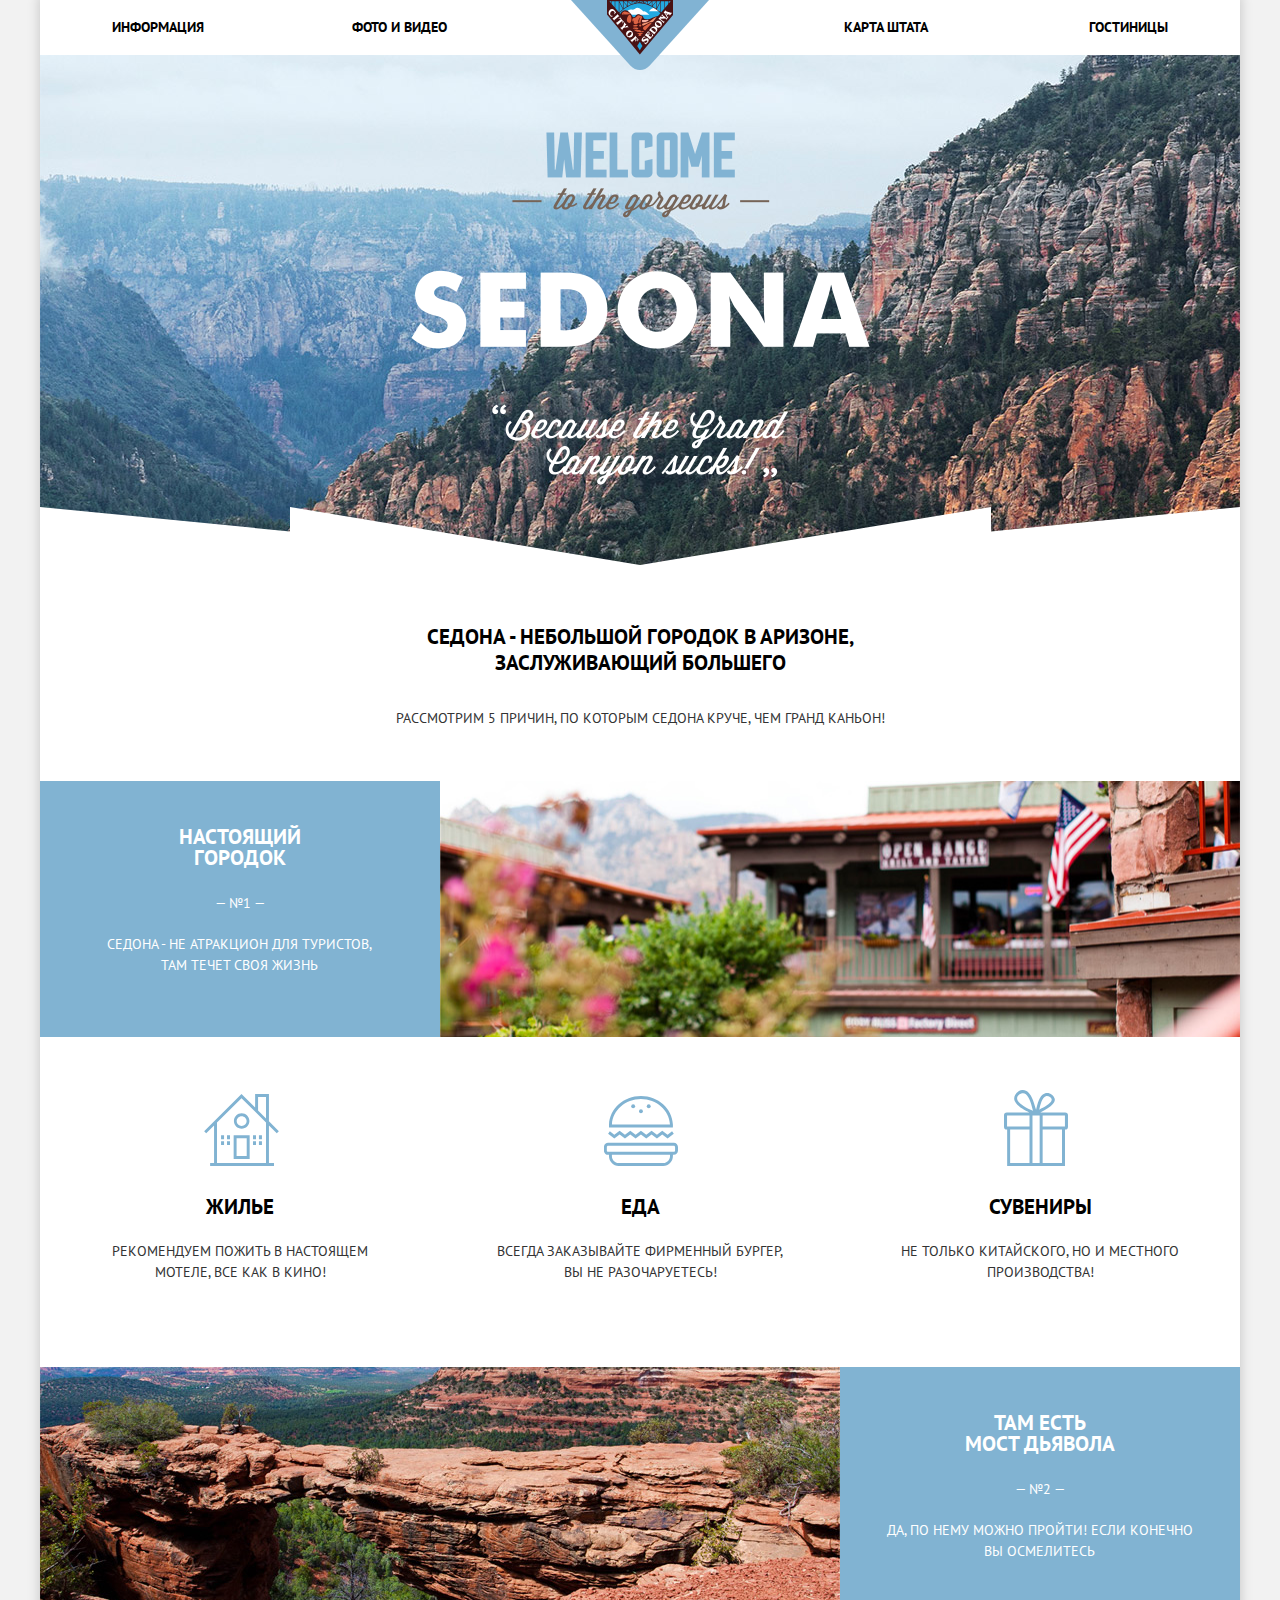
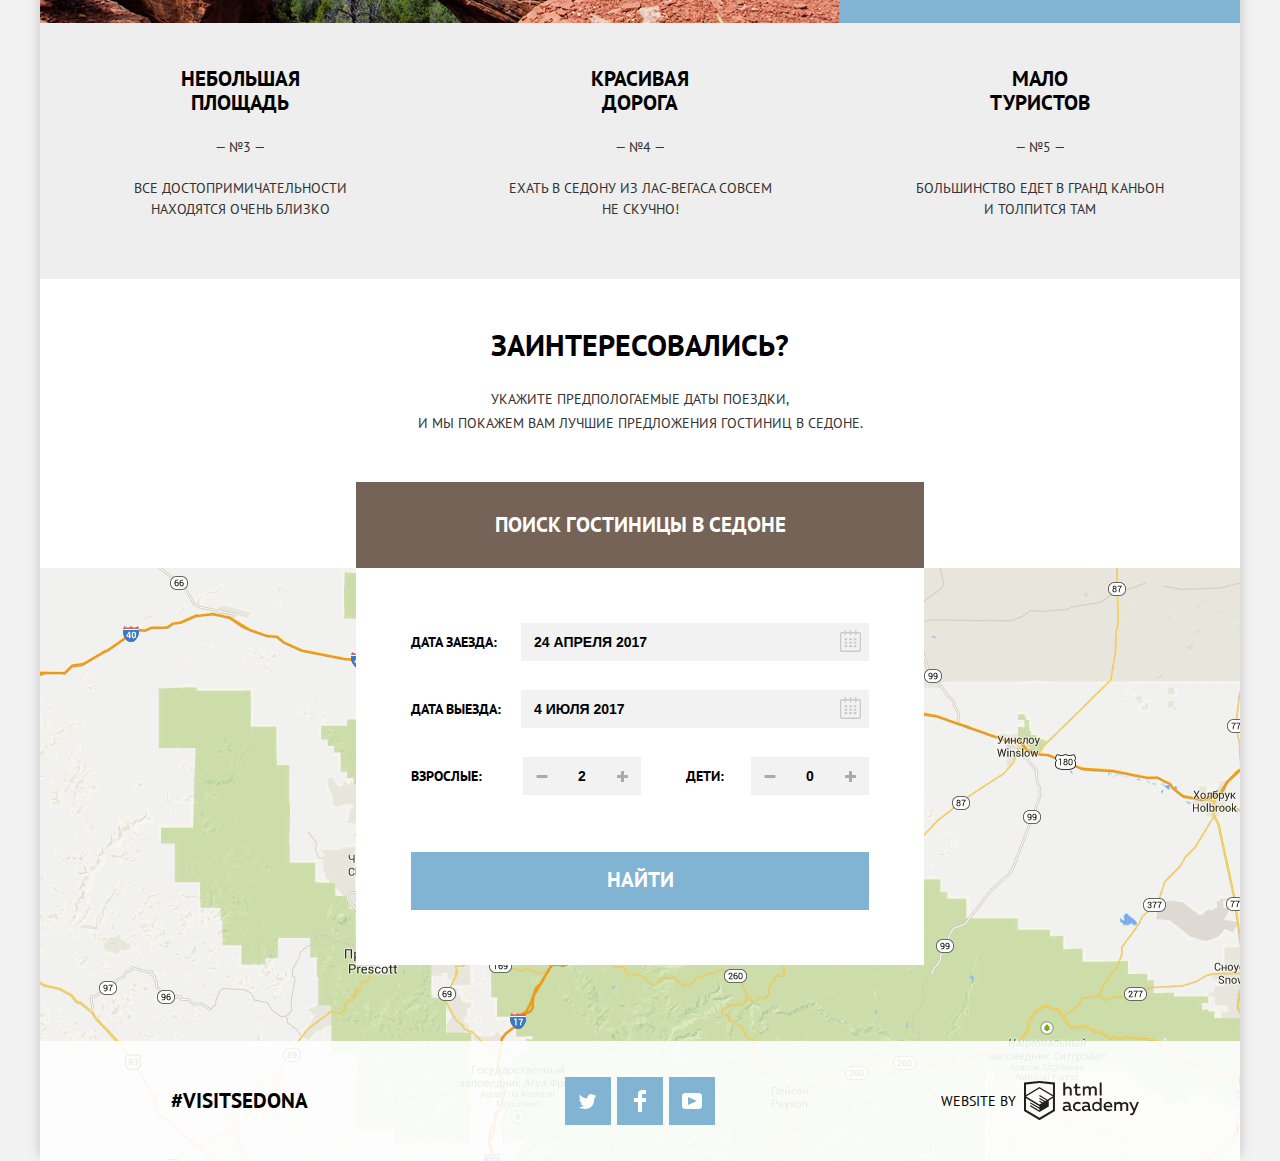
==== commit 097ed752: "Добавляет" ====
--- a/index.html
+++ b/index.html
@@ -16,7 +16,7 @@
     <header class="main-header">
       <nav class="main-navigation">
         <a class="main-header-logo">
-        <img src="img/logo-sedona.svg" width="138" height="70" alt="Логотип СЕДОНА">
+          <img src="img/logo-sedona.svg" width="138" height="70" alt="Логотип СЕДОНА">
         </a>
         <ul class="site-navigation">
           <li class="left-column">
@@ -70,19 +70,19 @@
                 <li class="item-recommendations ">
                   <h4 class="home-element">Жилье</h4>
                   <p>
-                      Рекомендуем пожить в настоящем мотеле, все как в кино!
+                    Рекомендуем пожить в настоящем мотеле, все как в кино!
                   </p>
                 </li>
                 <li class="item-recommendations">
                   <h4 class="food-element">Еда</h4>
                   <p>
-                      Всегда заказывайте фирменный бургер, вы не разочаруетесь!
+                    Всегда заказывайте фирменный бургер, вы не разочаруетесь!
                   </p>
                 </li>
                 <li class="item-recommendations">
                   <h4 class="souvenir-element">Сувениры</h4>
                   <p>
-                      Не только китайского, но и местного производства!
+                    Не только китайского, но и местного производства!
                   </p>
                 </li>
               </ul>
@@ -102,14 +102,14 @@
                 </div>
                 <div class="features-item-img-container">
                   <img src="img/2-pic.jpg" width="800" height="400" alt="Фотография моста">
-               </div>
+                </div>
               </div>
             </li>
 
             <li class="features-item last-features">
               <h3>Небольшая площадь</h3>
               <p>
-                - №3 -
+                — №3 —
               </p>
               <p>
                 Все достопримичательности находятся очень близко
@@ -119,7 +119,7 @@
             <li class="features-item last-features">
               <h3>Красивая дорога</h3>
               <p>
-                - №4 -
+                — №4 —
               </p>
               <p class="special-width">
                 Ехать в Седону из Лас-Вегаса совсем не скучно!
@@ -129,7 +129,7 @@
             <li class="features-item last-features">
               <h3>Мало туристов</h3>
               <p>
-                - №5 -
+                — №5 —
               </p>
               <p>
                 Большинство едет в Гранд Каньон и толпится там
@@ -147,7 +147,7 @@
             <p class="booking-info">
               Укажите предпологаемые даты поездки,<br> и мы покажем вам лучшие предложения гостиниц в Седоне.
             </p>
-              <button type="button" class="button-search"> ПОИСК ГОСТИНИЦЫ В СЕДОНЕ</button>
+            <button type="button" class="button-search"> ПОИСК ГОСТИНИЦЫ В СЕДОНЕ</button>
           </div>
 
           <div class="map">
@@ -160,22 +160,22 @@
                   <input class="input-field travel" type="text" name="arrival" value="" placeholder="24 апреля 2017" id="appointment-form-arrival">
                   <button class="icon-calendar" type="button">
                     <span class="visually-hidden"> Выберите даты заезда </span>
-                      <svg xmlns="http://www.w3.org/2000/svg" width="21" height="22" viewBox="0 0 21 22">
-                        <path fill="#cacaca" d="M19.251 2.025h-2.845V.648c0-.381-.294-.689-.656-.689-.363 0-.656.308-.656.689v1.377h-3.938V.648c0-.381-.294-.689-.655-.689-.363 0-.657.308-.657.689v1.377H5.906V.648c0-.381-.294-.689-.656-.689-.363 0-.657.308-.657.689v1.377H1.75C.784 2.025 0 2.847 0 3.862v16.302C0 21.179.784 22 1.75 22h17.501c.966 0 1.749-.821 1.749-1.836V3.862c0-1.015-.783-1.837-1.749-1.837zm.437 18.139a.448.448 0 0 1-.437.459H1.75a.45.45 0 0 1-.438-.459V3.862a.45.45 0 0 1 .438-.459h2.844v1.378c0 .381.294.689.657.689.362 0 .656-.308.656-.689V3.403h3.938v1.378c0 .381.294.689.657.689.361 0 .655-.308.655-.689V3.403h3.938v1.378c0 .381.293.689.656.689.362 0 .656-.308.656-.689V3.403h2.845c.241 0 .437.206.437.459v16.302z"/>
-                        <path fill="#cacaca" d="M4.594 8.225h2.625v2.066H4.594zM4.594 11.668h2.625v2.067H4.594zM4.594 15.112h2.625v2.066H4.594zM9.188 15.112h2.625v2.066H9.188zM9.188 11.668h2.625v2.067H9.188zM9.188 8.225h2.625v2.066H9.188zM13.781 15.112h2.625v2.066h-2.625zM13.781 11.668h2.625v2.067h-2.625zM13.781 8.225h2.625v2.066h-2.625z"/>
-                      </svg>
+                    <svg xmlns="http://www.w3.org/2000/svg" width="21" height="22" viewBox="0 0 21 22">
+                      <path fill="#cacaca" d="M19.251 2.025h-2.845V.648c0-.381-.294-.689-.656-.689-.363 0-.656.308-.656.689v1.377h-3.938V.648c0-.381-.294-.689-.655-.689-.363 0-.657.308-.657.689v1.377H5.906V.648c0-.381-.294-.689-.656-.689-.363 0-.657.308-.657.689v1.377H1.75C.784 2.025 0 2.847 0 3.862v16.302C0 21.179.784 22 1.75 22h17.501c.966 0 1.749-.821 1.749-1.836V3.862c0-1.015-.783-1.837-1.749-1.837zm.437 18.139a.448.448 0 0 1-.437.459H1.75a.45.45 0 0 1-.438-.459V3.862a.45.45 0 0 1 .438-.459h2.844v1.378c0 .381.294.689.657.689.362 0 .656-.308.656-.689V3.403h3.938v1.378c0 .381.294.689.657.689.361 0 .655-.308.655-.689V3.403h3.938v1.378c0 .381.293.689.656.689.362 0 .656-.308.656-.689V3.403h2.845c.241 0 .437.206.437.459v16.302z"/>
+                      <path fill="#cacaca" d="M4.594 8.225h2.625v2.066H4.594zM4.594 11.668h2.625v2.067H4.594zM4.594 15.112h2.625v2.066H4.594zM9.188 15.112h2.625v2.066H9.188zM9.188 11.668h2.625v2.067H9.188zM9.188 8.225h2.625v2.066H9.188zM13.781 15.112h2.625v2.066h-2.625zM13.781 11.668h2.625v2.067h-2.625zM13.781 8.225h2.625v2.066h-2.625z"/>
+                    </svg>
                   </button>
                 </p>
 
                 <p class="appointment-item">
                   <label for="appointment-form-departure" class="departure">Дата выезда:</label>
                   <input class="input-field travel" type="text" name="departure" value="" placeholder="4 июля 2017" id="appointment-form-departure">
-                    <button class="icon-calendar" type="button">
-                      <span class="visually-hidden"> Выберите даты выезда </span>
-                        <svg xmlns="http://www.w3.org/2000/svg" width="21" height="22" viewBox="0 0 21 22">
-                          <path fill="#cacaca" d="M19.251 2.025h-2.845V.648c0-.381-.294-.689-.656-.689-.363 0-.656.308-.656.689v1.377h-3.938V.648c0-.381-.294-.689-.655-.689-.363 0-.657.308-.657.689v1.377H5.906V.648c0-.381-.294-.689-.656-.689-.363 0-.657.308-.657.689v1.377H1.75C.784 2.025 0 2.847 0 3.862v16.302C0 21.179.784 22 1.75 22h17.501c.966 0 1.749-.821 1.749-1.836V3.862c0-1.015-.783-1.837-1.749-1.837zm.437 18.139a.448.448 0 0 1-.437.459H1.75a.45.45 0 0 1-.438-.459V3.862a.45.45 0 0 1 .438-.459h2.844v1.378c0 .381.294.689.657.689.362 0 .656-.308.656-.689V3.403h3.938v1.378c0 .381.294.689.657.689.361 0 .655-.308.655-.689V3.403h3.938v1.378c0 .381.293.689.656.689.362 0 .656-.308.656-.689V3.403h2.845c.241 0 .437.206.437.459v16.302z"/>
-                          <path fill="#cacaca" d="M4.594 8.225h2.625v2.066H4.594zM4.594 11.668h2.625v2.067H4.594zM4.594 15.112h2.625v2.066H4.594zM9.188 15.112h2.625v2.066H9.188zM9.188 11.668h2.625v2.067H9.188zM9.188 8.225h2.625v2.066H9.188zM13.781 15.112h2.625v2.066h-2.625zM13.781 11.668h2.625v2.067h-2.625zM13.781 8.225h2.625v2.066h-2.625z"/>
-                        </svg>
+                  <button class="icon-calendar" type="button">
+                    <span class="visually-hidden"> Выберите даты выезда </span>
+                    <svg xmlns="http://www.w3.org/2000/svg" width="21" height="22" viewBox="0 0 21 22">
+                      <path fill="#cacaca" d="M19.251 2.025h-2.845V.648c0-.381-.294-.689-.656-.689-.363 0-.656.308-.656.689v1.377h-3.938V.648c0-.381-.294-.689-.655-.689-.363 0-.657.308-.657.689v1.377H5.906V.648c0-.381-.294-.689-.656-.689-.363 0-.657.308-.657.689v1.377H1.75C.784 2.025 0 2.847 0 3.862v16.302C0 21.179.784 22 1.75 22h17.501c.966 0 1.749-.821 1.749-1.836V3.862c0-1.015-.783-1.837-1.749-1.837zm.437 18.139a.448.448 0 0 1-.437.459H1.75a.45.45 0 0 1-.438-.459V3.862a.45.45 0 0 1 .438-.459h2.844v1.378c0 .381.294.689.657.689.362 0 .656-.308.656-.689V3.403h3.938v1.378c0 .381.294.689.657.689.361 0 .655-.308.655-.689V3.403h3.938v1.378c0 .381.293.689.656.689.362 0 .656-.308.656-.689V3.403h2.845c.241 0 .437.206.437.459v16.302z"/>
+                      <path fill="#cacaca" d="M4.594 8.225h2.625v2.066H4.594zM4.594 11.668h2.625v2.067H4.594zM4.594 15.112h2.625v2.066H4.594zM9.188 15.112h2.625v2.066H9.188zM9.188 11.668h2.625v2.067H9.188zM9.188 8.225h2.625v2.066H9.188zM13.781 15.112h2.625v2.066h-2.625zM13.781 11.668h2.625v2.067h-2.625zM13.781 8.225h2.625v2.066h-2.625z"/>
+                    </svg>
                     </button>
                 </p>
 
--- a/css/style.css
+++ b/css/style.css
@@ -1,7 +1,7 @@
 body {
   margin: 0;
   padding: 0;
-  font-family: "PT Sans", Arial, sans-serif;
+  font-family: 'PT Sans', Arial, sans-serif;
   font-size: 14px;
   line-height: 24px;
   font-weight: 700;
@@ -37,24 +37,25 @@
 }
 
 .site-navigation {
-  list-style:none;
+  list-style: none;
   padding: 0;
 }
 
 .site-navigation a {
   color: #000000;
- text-decoration: none;   /*Оставлю обнуление, без него страшно, вдруг все сломается как-нибудь */
+  text-decoration: none;
+  /*Оставлю обнуление, без него страшно, вдруг все сломается как-нибудь */;
 }
 
 .site-navigation a:hover,
 .site-navigation a:focus {
   color: #81b3d2;
- }
+}
 
 .site-navigation a:active {
   color: #000000;
   opacity: 0.3;
- }
+}
 
 .site-navigation a.current {
   color: #766357;
@@ -63,40 +64,41 @@
 .site-navigation a.current:hover,
 .site-navigation a.current:focus {
   color: #766357;
-   }
+}
 
 .site-navigation a.current:active {
   color: #766357;
   opacity: 1;
- }
-
- .promo {
+}
+
+.promo {
   background-image: url(../img/background.jpg);
   background-repeat: no-repeat;
   background-color: #31424c;
+  /* background-position: -56px; */;
+}
+
+.promo-catalog {
+  background-image: url(../img/catalog.jpg);
+  background-repeat: no-repeat;
   /* background-position: -56px; */
- }
-
- .promo-catalog {
-   background-image: url(../img/catalog.jpg);
-   background-repeat: no-repeat;
-   /* background-position: -56px; */
-   background-color: #6d9bc2;
-   color: #ffffff;
- }
- .container .visually {
-   font-size: 21px;
-   font-weight: 700;
-   line-height: 26px;
- }
-
- .container .visually,
- .container .visually-features {
-   text-align: center;
- }
+  background-color: #6d9bc2;
+  color: #ffffff;
+}
+
+.container .visually {
+  font-size: 21px;
+  font-weight: 700;
+  line-height: 26px;
+}
+
+.container .visually,
+.container .visually-features {
+  text-align: center;
+}
 
 .features h2 {
-  color: #333333 ;
+  color: #333333;
   font-size: 14px;
   line-height: 26px;
   font-weight: 400;
@@ -125,15 +127,15 @@
 .item-recommendations p {
   font-size: 14px;
   line-height: 21px;
-  color: #333333 ;
+  color: #333333;
   font-weight: 400;
 }
 
 .search {
   text-align: center;
   background-color: #ffffff;
-
-}
+}
+
 .booking h2 {
   font-size: 30px;
   line-height: 36px;
@@ -144,7 +146,7 @@
   font-size: 14px;
   line-height: 24px;
   font-weight: 400;
-  color:#333333;
+  color: #333333;
   text-align: center;
 }
 
@@ -221,7 +223,7 @@
 }
 
 input.days {
-  width: 114px; /*тут будут иконки и размеры изменю */
+  width: 114px;
   height: 38px;
 }
 
@@ -244,8 +246,8 @@
 }
 
 .button-blue:active {
-    background-color: #5496bd;
-    color: rgba(255, 255, 255, 0.3);
+  background-color: #5496bd;
+  color: rgba(255, 255, 255, 0.3);
 }
 
 .filter fieldset {
@@ -279,7 +281,7 @@
 
 .filter .filter-button:hover,
 .filter .filter-button:focus {
-  color :#000000;
+  color: #000000;
   background-color: #ffffff;
   border: none;
 }
@@ -292,14 +294,14 @@
 }
 
 .sorting-results-center li {
-  font-size:12px;
+  font-size: 12px;
   line-height: 18px;
   font-weight: 400;
   text-transform: uppercase;
   list-style: none;
 }
 
-.sorting-results-active a{
+.sorting-results-active a {
   color: rgba(0, 0, 0, 0.3);
   border-bottom: 1px dotted #81b3d2;
   text-decoration: none;
@@ -330,7 +332,7 @@
   color: #81b3d2;
 }
 
-.catalog li{
+.catalog li {
   list-style: none;
 }
 
@@ -403,12 +405,12 @@
   font-weight: 400;
   line-height: 21px;
   width: 110px;
-
-}
+}
+
 .footer-hashtag {
   font-size: 21px;
   line-height: 26px;
-  color:#000000;
+  color: #000000;
   font-weight: 700;
   border: none;
   text-align: center;
@@ -457,17 +459,17 @@
 }
 
  /* СЕТКА header */
- .general-background {
+.general-background {
   display: block;
   width: 1200px;
+  position: relative;
   /* max-width: 1200px;
   width: 100%;
   min-width: 768px; */
   margin-left: auto;
   margin-right: auto;
   -webkit-box-shadow: 0px -5px 12px rgba(0, 1, 1, 0.2);
-          box-shadow: 0px -5px 12px rgba(0, 1, 1, 0.2);
-
+  box-shadow: 0px -5px 12px rgba(0, 1, 1, 0.2);
 }
 
 .main-navigation {
@@ -475,24 +477,28 @@
   display: -ms-flexbox;
   display: flex;
   -ms-flex-wrap: wrap;
-      flex-wrap: wrap;
+  flex-wrap: wrap;
   -webkit-box-orient: vertical;
   -webkit-box-direction: normal;
-      -ms-flex-direction: column;
-          flex-direction: column;
+  -ms-flex-direction: column;
+  flex-direction: column;
   -webkit-box-align: center;
-      -ms-flex-align: center;
-          align-items: center;
+  -ms-flex-align: center;
+  align-items: center;
 }
 
 .main-header-logo {
   width: 138px;
   height: 72px;
   -webkit-box-ordinal-group: 1;
-      -ms-flex-order: 0;
-          order: 0;
+  -ms-flex-order: 0;
+  order: 0;
   position: absolute;
   z-index: 2;
+  left: 0;
+  right: 0;
+  margin-left: auto;
+  margin-right: auto;
 }
 
 .site-navigation {
@@ -501,8 +507,8 @@
   display: flex;
   -webkit-box-orient: horizontal;
   -webkit-box-direction: normal;
-      -ms-flex-direction: row;
-          flex-direction: row;
+  -ms-flex-direction: row;
+  flex-direction: row;
   margin: 0;
   padding-left: 0;
   list-style: none;
@@ -511,12 +517,12 @@
 
 .left-column {
   width: 20%;
-  padding-top:14px;
+  padding-top: 14px;
   padding-bottom: 15px;
   text-align: left;
   padding-left: 6%;
   -webkit-box-sizing: border-box;
-          box-sizing: border-box;
+  box-sizing: border-box;
 }
 
 .indent {
@@ -530,7 +536,7 @@
   text-align: right;
   padding-right: 6%;
   -webkit-box-sizing: border-box;
-          box-sizing: border-box;
+  box-sizing: border-box;
 }
 
 /* СЕТКА промо */
@@ -542,7 +548,7 @@
 }
 
 .promo::after {
-  content:'';
+  content: '';
   position: absolute;
   bottom: 0px;
   left: 0px;
@@ -583,7 +589,7 @@
   display: -ms-flexbox;
   display: flex;
   -ms-flex-wrap: wrap;
-      flex-wrap: wrap;
+  flex-wrap: wrap;
   padding: 0;
   margin-top: 0;
   margin-bottom: 0;
@@ -602,16 +608,16 @@
 .features-item-text-container {
   background-color: #81b3d2;
   color: #ffffff;
-  width: 33.33%
+  width: 33.33%;
 }
 
 .features-item-text-container h3,
-.features-item-text-container p  {
+.features-item-text-container p {
   margin: 0;
 }
 
 .features-item-text-container h3 {
-  padding-top:45px;
+  padding-top: 45px;
   padding-bottom: 25px;
   width: 50%;
   margin-left: auto;
@@ -627,7 +633,7 @@
   color: #ffffff;
 }
 
-.features-item-text-container .special-width  {
+.features-item-text-container .special-width {
   width: 77%;
 }
 
@@ -636,24 +642,24 @@
 }
 
 .features-item:nth-child(2) .features-item-text-container {
-  -webkit-box-ordinal-group:3;
-      -ms-flex-order:2;
-          order:2;
+  -webkit-box-ordinal-group: 3;
+  -ms-flex-order: 2;
+  order: 2;
 }
 
 .features-item:nth-child(2) .features-item-img-container {
-  -webkit-box-ordinal-group:2;
-      -ms-flex-order:1;
-          order:1
+  -webkit-box-ordinal-group: 2;
+  -ms-flex-order: 1;
+  order: 1;
 }
 
 .features-item-img-container {
   -webkit-box-align: center;
-      -ms-flex-align: center;
-          align-items: center;
+  -ms-flex-align: center;
+  align-items: center;
   -webkit-box-pack: center;
-      -ms-flex-pack: center;
-          justify-content: center;
+  -ms-flex-pack: center;
+  justify-content: center;
   height: 256px;
   overflow: hidden;
   width: 66.666%;
@@ -669,16 +675,16 @@
   display: -ms-flexbox;
   display: flex;
   -ms-flex-wrap: wrap;
-      flex-wrap: wrap;
+  flex-wrap: wrap;
   padding: 0;
-  margin:0;
+  margin: 0;
   list-style: none;
 }
 
 .features-item-recommendations li {
   -webkit-box-flex: 1;
-      -ms-flex-positive: 1;
-          flex-grow: 1;
+  -ms-flex-positive: 1;
+  flex-grow: 1;
   width: 33%;
   margin-top: 158px;
   padding-bottom: 84px;
@@ -706,23 +712,23 @@
   display: -ms-flexbox;
   display: flex;
   -ms-flex-wrap: wrap;
-      flex-wrap: wrap;
+  flex-wrap: wrap;
   padding: 0;
-  margin:0;
+  margin: 0;
   list-style: none;
   width: 100%;
   background-color: #eeeeee;
 }
 
-.last-features  {
+.last-features {
   -webkit-box-flex: 1;
-      -ms-flex-positive: 1;
-          flex-grow: 1;
+  -ms-flex-positive: 1;
+  flex-grow: 1;
   width: 33.33%;
 }
 
 .last-features h3,
-.last-features p  {
+.last-features p {
   margin: 0;
 }
 
@@ -741,7 +747,7 @@
   margin-right: auto;
 }
 
-p.special-width  {
+p.special-width {
   width: 70%;
 }
 
@@ -794,7 +800,7 @@
   background-color: #ffffff;
 }
 
-.appointment-form button{
+.appointment-form button {
   margin-right: auto;
   margin-left: auto;
 }
@@ -804,10 +810,10 @@
   display: -ms-flexbox;
   display: flex;
   -ms-flex-wrap: wrap;
-      flex-wrap: wrap;
+  flex-wrap: wrap;
   -webkit-box-align: center;
-      -ms-flex-align: center;
-          align-items: center;
+  -ms-flex-align: center;
+  align-items: center;
   position: relative;
 }
 
@@ -824,7 +830,7 @@
 .appointment-item .travel {
   height: 38px;
   padding-top: 0;
-  padding-bottom:0;
+  padding-bottom: 0;
   padding-left: 13px;
 }
 
@@ -832,8 +838,8 @@
 .search-form input:nth-child(4) {
   height: 38px;
   width: 38px;
-  padding-top:0;
-  padding-bottom:0;
+  padding-top: 0;
+  padding-bottom: 0;
   text-align: center;
 }
 
@@ -842,16 +848,15 @@
   display: -ms-flexbox;
   display: flex;
   -webkit-box-pack: justify;
-      -ms-flex-pack: justify;
-          justify-content: space-between;
-
+  -ms-flex-pack: justify;
+  justify-content: space-between;
 }
 
 .adulta-line-input label {
   padding-right: 41px;
 }
 
-.children-line-input label{
+.children-line-input label {
   padding-right: 27px;
 }
 
@@ -866,14 +871,14 @@
   display: -ms-flexbox;
   display: flex;
   -ms-flex-wrap: wrap;
-      flex-wrap: wrap;
+  flex-wrap: wrap;
   width: 100%;
   -webkit-box-pack: justify;
-      -ms-flex-pack: justify;
-          justify-content: space-between;
+  -ms-flex-pack: justify;
+  justify-content: space-between;
   -webkit-box-align: center;
-      -ms-flex-align: center;
-          align-items: center;
+  -ms-flex-align: center;
+  align-items: center;
   margin: 0;
   padding: 0;
   background-color: rgba(254,254,254,.9);
@@ -900,10 +905,10 @@
   display: -ms-flexbox;
   display: flex;
   -ms-flex-wrap: wrap;
-      flex-wrap: wrap;
+  flex-wrap: wrap;
   -webkit-box-pack: justify;
-      -ms-flex-pack: justify;
-          justify-content: space-between;
+  -ms-flex-pack: justify;
+  justify-content: space-between;
   width: 150px;
   padding: 0px;
   margin: 0 auto;
@@ -914,17 +919,17 @@
   display: -ms-flexbox;
   display: flex;
   -ms-flex-wrap: wrap;
-      flex-wrap: wrap;
+  flex-wrap: wrap;
   position: relative;
   width: 46px;
   height: 48px;
   background-color: #81b3d2;
   -webkit-box-align: center;
-      -ms-flex-align: center;
-          align-items: center;
+  -ms-flex-align: center;
+  align-items: center;
   -webkit-box-pack: center;
-      -ms-flex-pack: center;
-          justify-content: center;
+  -ms-flex-pack: center;
+  justify-content: center;
 }
 
 .social-button:hover,
@@ -952,11 +957,11 @@
   display: flex;
   width: 33.33%;
   -webkit-box-align: center;
-      -ms-flex-align: center;
-          align-items: center;
+  -ms-flex-align: center;
+  align-items: center;
   -webkit-box-pack: center;
-      -ms-flex-pack: center;
-          justify-content: center;
+  -ms-flex-pack: center;
+  justify-content: center;
 }
 
 .html-academy {
@@ -1028,7 +1033,7 @@
 }
 
 .icon-calendar:active path {
-  fill:#81b3d2;
+  fill: #81b3d2;
 }
 
 .btn-minus-icon,
@@ -1036,7 +1041,8 @@
   position: relative;
   width: 38px;
   height: 38px;
-  padding: 0px;;
+  padding: 0px;
+  ;
   margin: 0;
   background-color: #f2f2f2;
   border: 0;
@@ -1086,7 +1092,7 @@
 }
 
 .arrow-icon-up {
- margin-right: 10px;
+  margin-right: 10px;
 }
 
 .arrow-icon-up:hover path,
@@ -1094,7 +1100,7 @@
   fill: #000000;
 }
 
-.arrow-icon-up:active path{
+.arrow-icon-up:active path {
   fill: #81b3d2;
 }
 
@@ -1103,7 +1109,7 @@
   fill: #000000;
 }
 
-.arrow-icon-down:active path{
+.arrow-icon-down:active path {
   fill: #81b3d2;
 }
 
@@ -1112,11 +1118,11 @@
   display: -webkit-box;
   display: -ms-flexbox;
   display: flex;
-  -ms-flex-wrap:wrap;
-      flex-wrap:wrap;
+  -ms-flex-wrap: wrap;
+  flex-wrap: wrap;
   -webkit-box-pack: start;
-      -ms-flex-pack: start;
-          justify-content: flex-start;
+  -ms-flex-pack: start;
+  justify-content: flex-start;
   padding-right: 6%;
   padding-left: 6%;
   padding-bottom: 30px;
@@ -1152,7 +1158,7 @@
 }
 
  /*Красивые чекбоксы  */
- .visually-hidden:not(:focus):not(:active),
+.visually-hidden:not(:focus):not(:active),
 input[type='checkbox'].visually-hidden,
 input[type='radio'].visually-hidden {
   position: absolute;
@@ -1163,7 +1169,7 @@
   padding: 0;
   white-space: nowrap;
   -webkit-clip-path: inset(100%);
-          clip-path: inset(100%);
+  clip-path: inset(100%);
   clip: rect(0 0 0 0);
   overflow: hidden;
 }
@@ -1175,13 +1181,13 @@
 }
 
 .filter-checkbox + label::before {
-  content: "";
+  content: '';
   position: absolute;
   left: 0;
   top: 50%;
   -webkit-transform: translateY(-50%);
-      -ms-transform: translateY(-50%);
-          transform: translateY(-50%);
+  -ms-transform: translateY(-50%);
+  transform: translateY(-50%);
   width: 23px;
   height: 23px;
   background-image: url(../img/checkbox-off.svg);
@@ -1238,7 +1244,7 @@
 }
 
 .price-controls::after {
-  content: "";
+  content: '';
   position: absolute;
   top: 50%;
   left: 50%;
@@ -1246,8 +1252,8 @@
   height: 22px;
   background: #ffffff;
   -webkit-transform: translate(-50%, -50%);
-      -ms-transform: translate(-50%, -50%);
-          transform: translate(-50%, -50%);
+  -ms-transform: translate(-50%, -50%);
+  transform: translate(-50%, -50%);
 }
 
 .price-controls label {
@@ -1276,7 +1282,6 @@
 
 .range-controls {
   position: relative;
-
   margin-bottom: 32px;
 }
 
@@ -1300,9 +1305,10 @@
   border: 8px solid #ffffff;
   border-radius: 50%;
   -webkit-box-shadow: 0 2px 1px 0 rgba(0, 1, 1, 0.2);
-          box-shadow: 0 2px 1px 0 rgba(0, 1, 1, 0.2);
+  box-shadow: 0 2px 1px 0 rgba(0, 1, 1, 0.2);
   cursor: pointer;
 }
+
 .range-toggle:hover,
 .range-toggle:focus {
   border: 9px solid #ffffff;
@@ -1325,12 +1331,10 @@
   margin: 0 auto;
   margin-right: 95px;
   padding: 5px 34px;
-
   font-size: 14px;
   line-height: 20px;
   color: #ffffff;
   text-transform: uppercase;
-
   background: transparent;
   border: 2px solid #ffffff;
   border-radius: 2px;
@@ -1345,14 +1349,14 @@
 
 /* Сетка для сортировки */
 .sorting {
-  display:-webkit-box;
-  display:-ms-flexbox;
-  display:flex;
+  display: -webkit-box;
+  display: -ms-flexbox;
+  display: flex;
   -ms-flex-wrap: wrap;
-      flex-wrap: wrap;
+  flex-wrap: wrap;
   -webkit-box-align: baseline;
-      -ms-flex-align: baseline;
-          align-items: baseline;
+  -ms-flex-align: baseline;
+  align-items: baseline;
   margin: 0;
   padding: 29px 6%;
   border-bottom: 1px solid #e5e5e5;
@@ -1371,10 +1375,10 @@
   margin: 0;
   padding: 0;
   -webkit-box-pack: start;
-      -ms-flex-pack: start;
-          justify-content: flex-start;
+  -ms-flex-pack: start;
+  justify-content: flex-start;
   -ms-flex-line-pack: stretch;
-      align-content: stretch;
+  align-content: stretch;
 }
 
 .sorting-results-center li:first-child {
@@ -1402,7 +1406,7 @@
   padding-right: 6%;
   padding-top: 25px;
   -webkit-box-sizing: border-box;
-          box-sizing: border-box;
+  box-sizing: border-box;
 }
 
 .catalog-item {
@@ -1411,13 +1415,13 @@
   display: flex;
   width: 100%;
   -ms-flex-wrap: wrap;
-      flex-wrap: wrap;
+  flex-wrap: wrap;
   -webkit-box-pack: start;
-      -ms-flex-pack: start;
-          justify-content: flex-start;
+  -ms-flex-pack: start;
+  justify-content: flex-start;
   -webkit-box-align: start;
-      -ms-flex-align: start;
-          align-items: flex-start ;
+  -ms-flex-align: start;
+  align-items: flex-start;
   padding-bottom: 30px;
   border-bottom: 1px solid #e5e5e5;
 }
@@ -1434,7 +1438,7 @@
 }
 
 .catalog-item-image img {
-  vertical-align:middle;
+  vertical-align: middle;
 }
 
 .catalog-item .catalog-item-info {
@@ -1451,11 +1455,11 @@
   display: -ms-flexbox;
   display: flex;
   -webkit-box-pack: start;
-      -ms-flex-pack: start;
-          justify-content: flex-start;
+  -ms-flex-pack: start;
+  justify-content: flex-start;
   -webkit-box-align: center;
-      -ms-flex-align: center;
-          align-items: center;
+  -ms-flex-align: center;
+  align-items: center;
 }
 
 .price-type p {
@@ -1467,8 +1471,8 @@
 
 .detail {
   margin-right: 2px;
-
-}
+}
+
 .rating {
   text-align: right;
 }
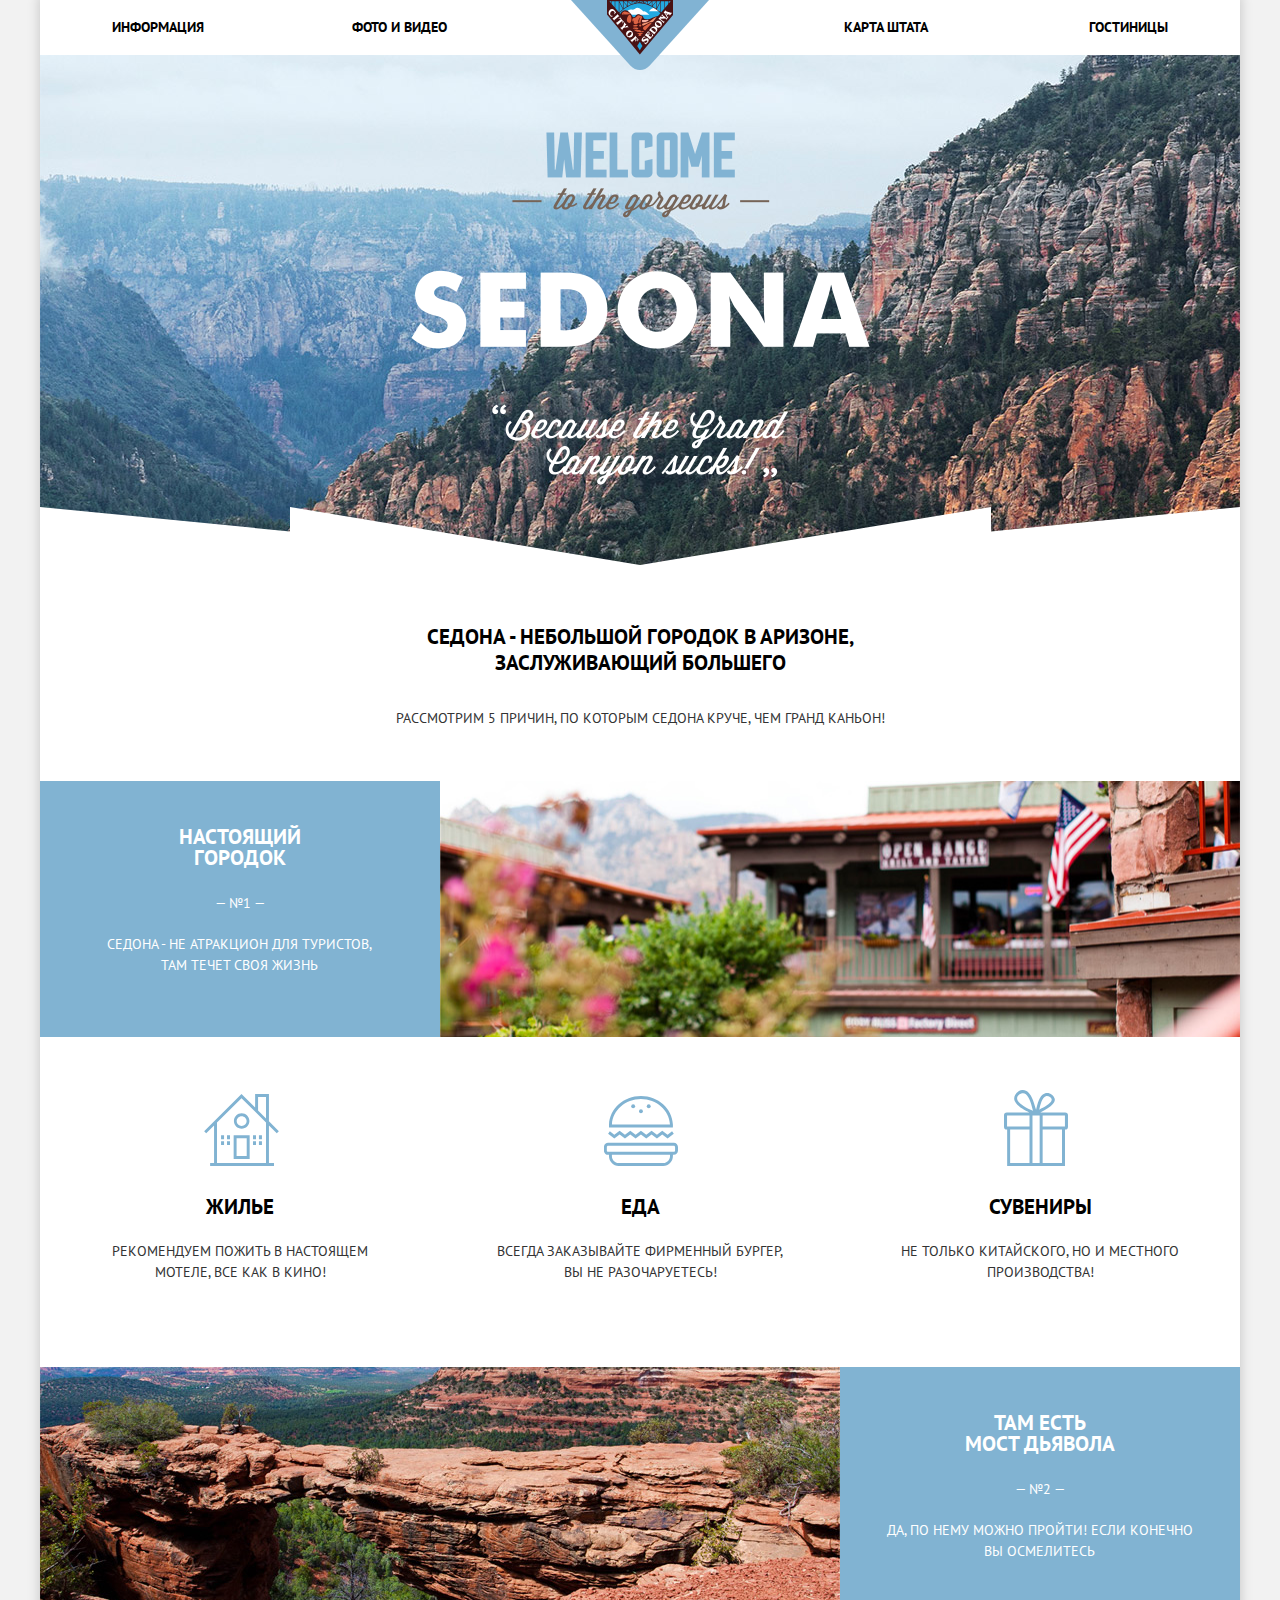
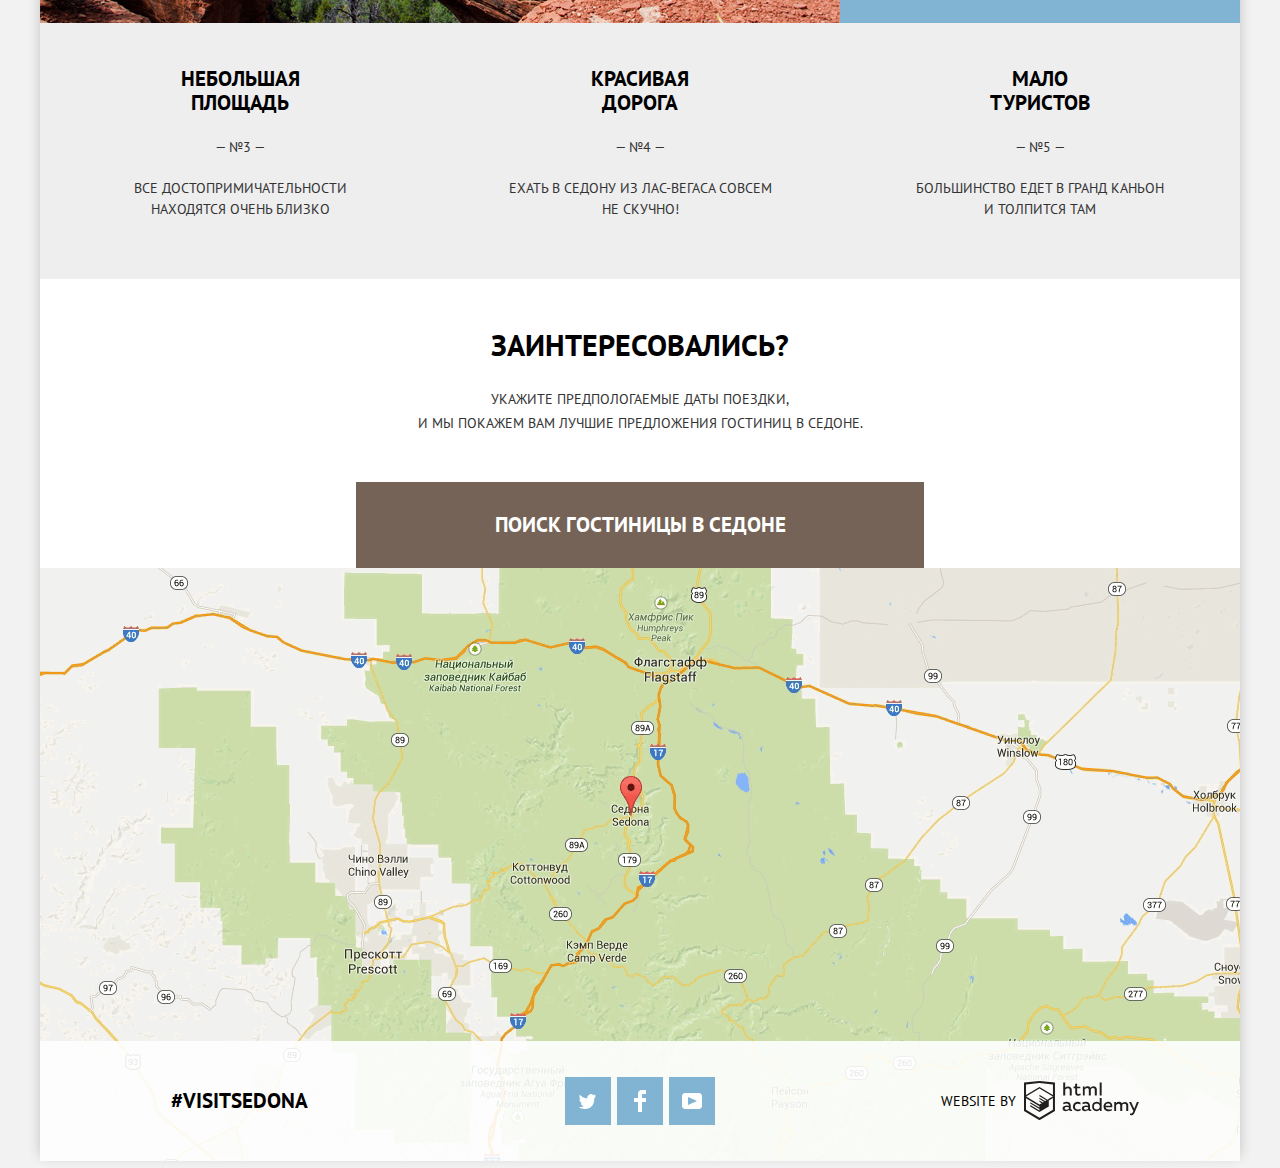
==== commit d05837c1: "Добавляет модальное окно, анимацию и карту" ====
--- a/index.html
+++ b/index.html
@@ -147,11 +147,14 @@
             <p class="booking-info">
               Укажите предпологаемые даты поездки,<br> и мы покажем вам лучшие предложения гостиниц в Седоне.
             </p>
-            <button type="button" class="button-search"> ПОИСК ГОСТИНИЦЫ В СЕДОНЕ</button>
+            <button type="button" class="button-search close-search"> ПОИСК ГОСТИНИЦЫ В СЕДОНЕ</button>
           </div>
 
           <div class="map">
-
+            <div class="interactive-map">
+              <iframe src="https://www.google.com/maps/embed?pb=!1m14!1m8!1m3!1d838162.8410384329!2d-111.795138!3d34.854378!3m2!1i1024!2i768!4f13.1!3m3!1m2!1s0x872da132f942b00d%3A0x5548c523fa6c8efd!2z0KHQtdC00L7QvdCwLCDQkNGA0LjQt9C-0L3QsCA4NjMzNiwg0KHQqNCQ!5e0!3m2!1sru!2sru!4v1537998469644" width="100%" height="593" frameborder="0" style="border:0" allowfullscreen>
+              </iframe>
+            </div>
             <div class="search-form">
               <form class="appointment-form" action="https://echo.htmlacademy.ru" method="post">
 
@@ -267,6 +270,9 @@
 
     </footer>
   </div>
+  <script src="js/js.min.style.js">
+  </script>
+
 </body>
 
 </html>
--- a/css/style.css
+++ b/css/style.css
@@ -786,7 +786,6 @@
   height: 593px;
   background-position: center 0;
   background-size: cover;
-  position: relative;
 }
 
 .search-form {
@@ -1505,3 +1504,25 @@
 .star.two {
   width: 40px;
 }
+.search-form {
+  display: none;
+}
+@keyframes bang {
+  0% {transform: translateY(-28px);}
+  60% {transform: translateY(10px);}
+  100% {transform: translateY(0px);}
+}
+.modal-show {
+  position: absolute;
+  display: block;
+  animation-name: bang;
+  animation-duration: 0.6s;
+  box-shadow: 0 7px 15px rgba(0, 1, 1, 0.15);
+  top: 0;
+  left: 26.4%;
+}
+
+/* .interactive-map {
+  position: relative;
+  background-size: cover;
+} */
